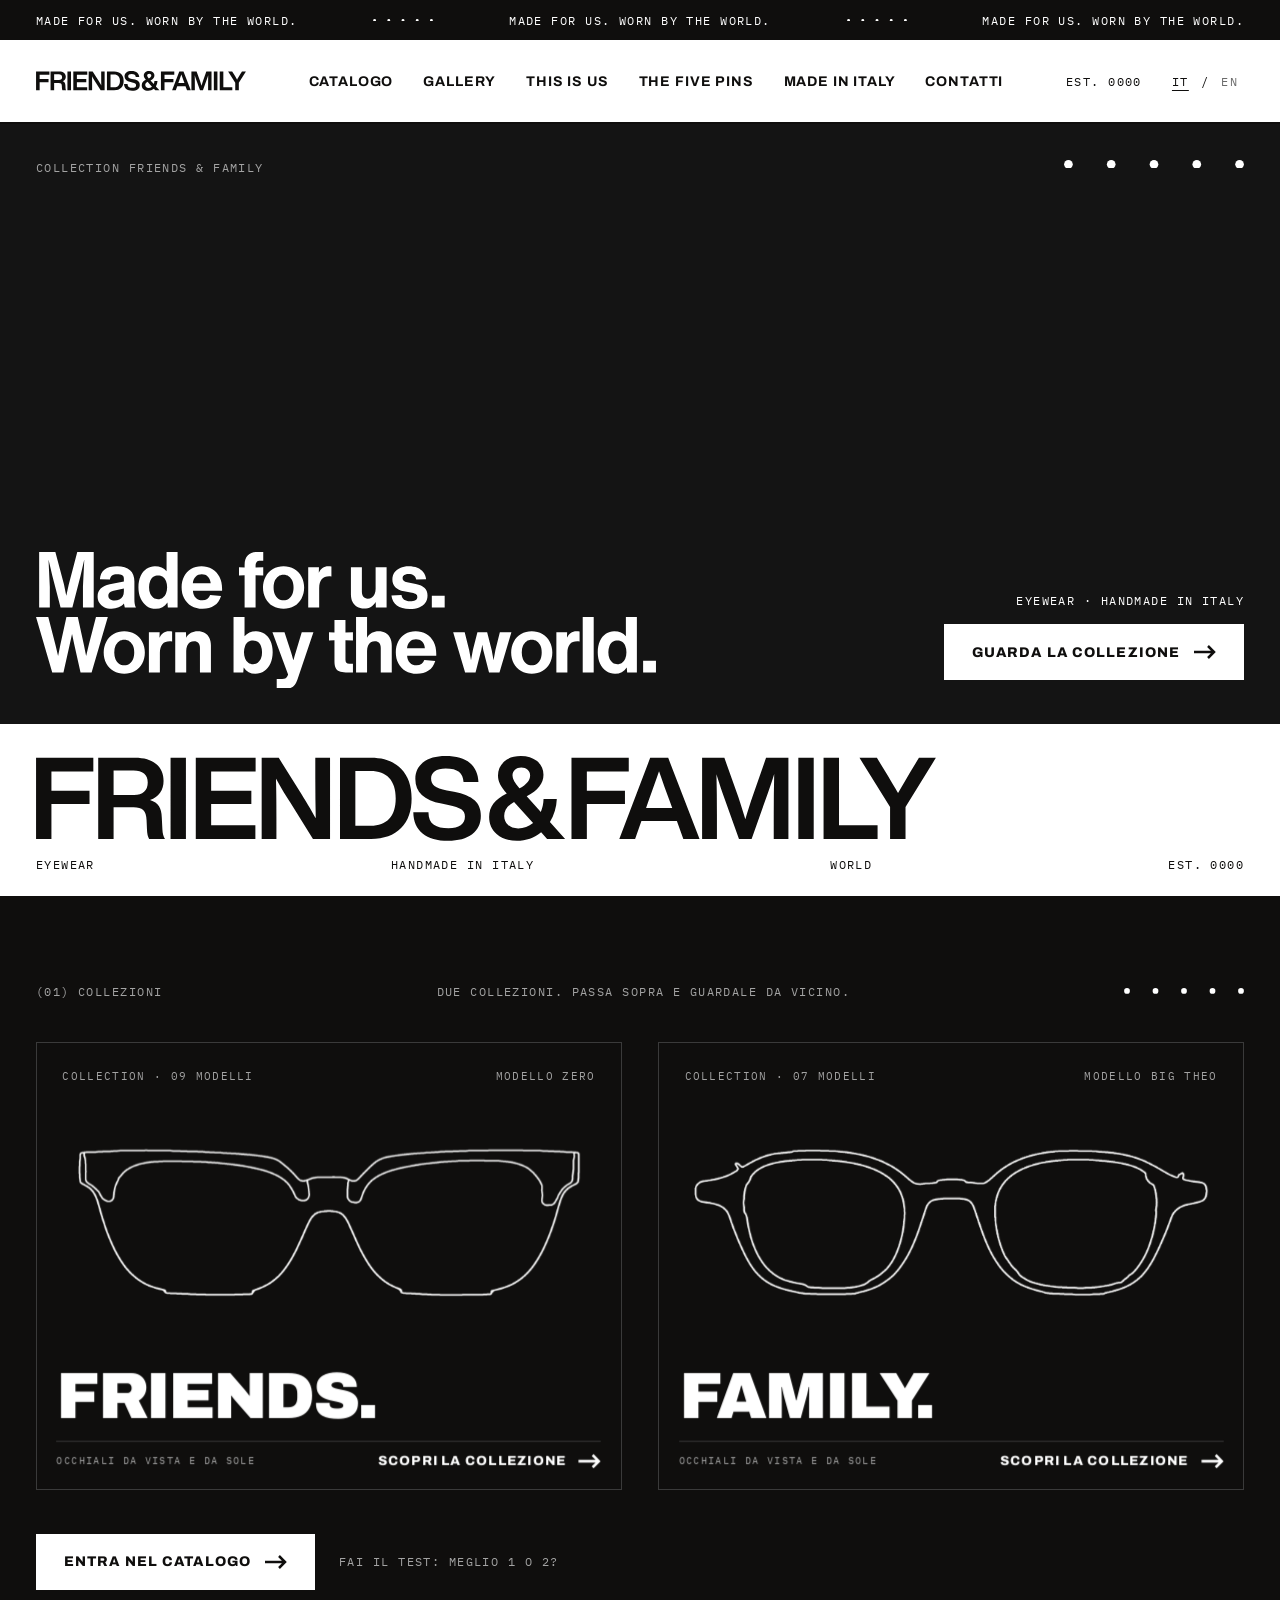
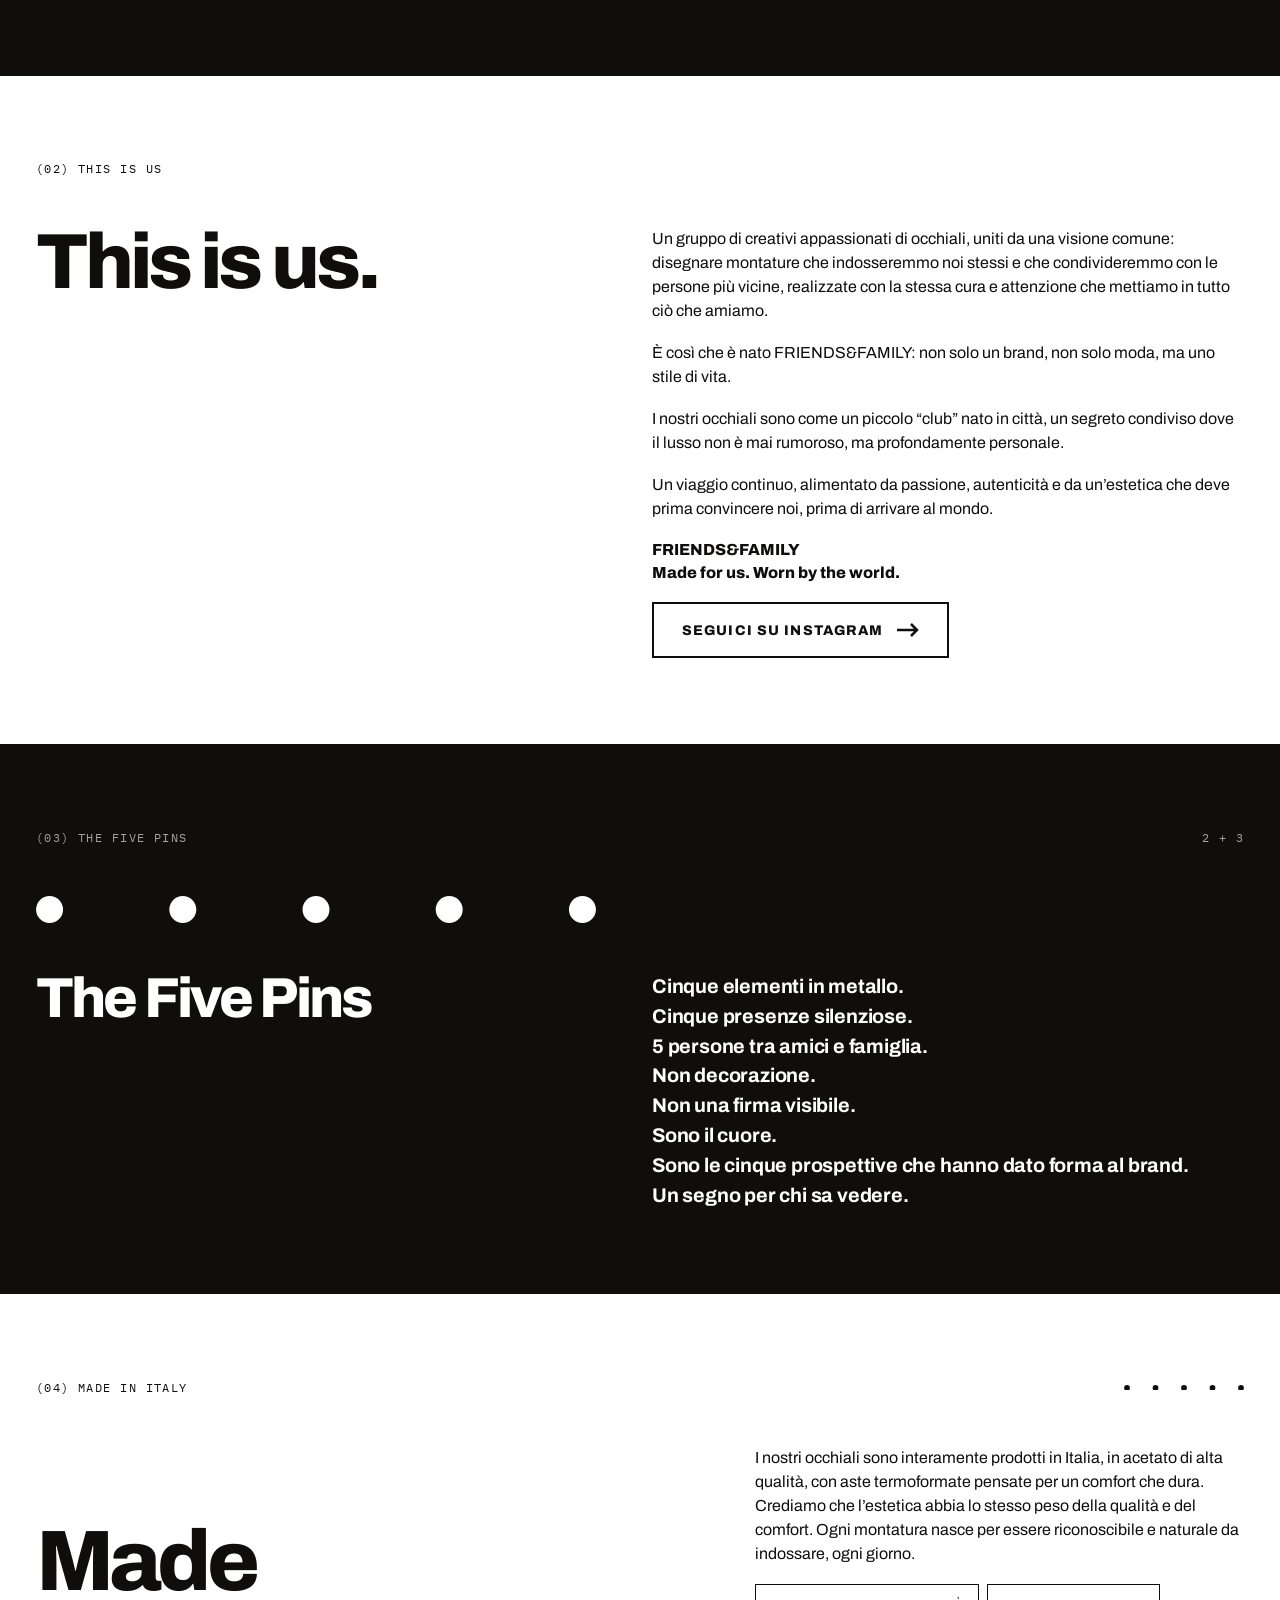
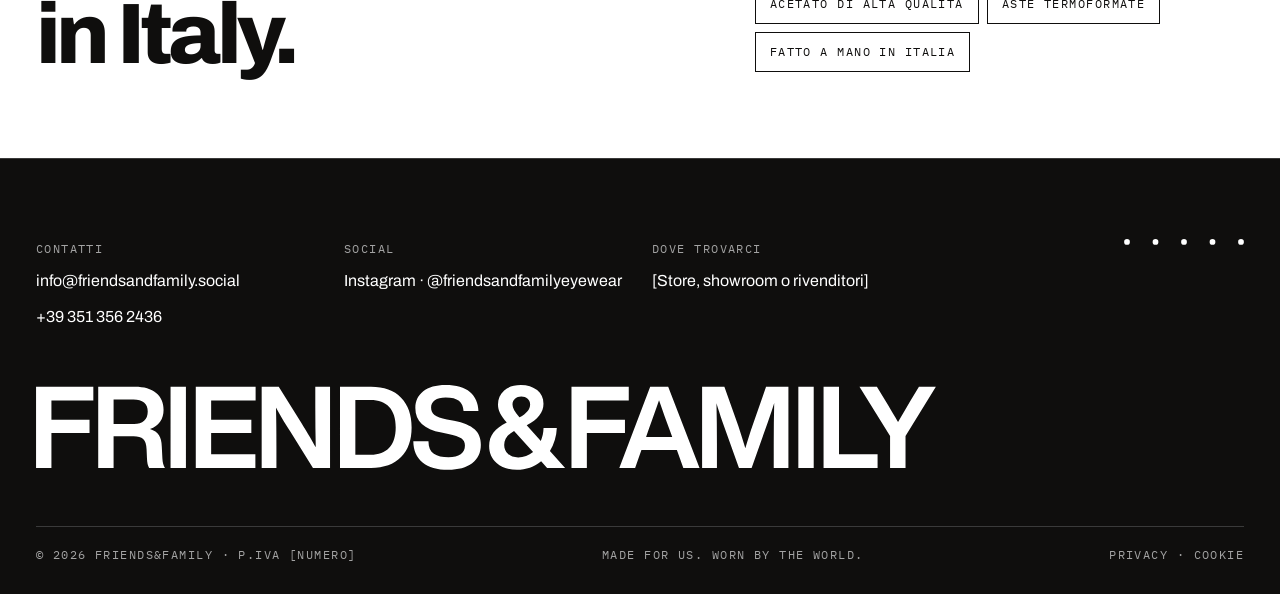
==== index.html @ f52abc6e "Scritte più proporzionate; collezioni con contorni bianchi di Zero e Big Theo Co-Authored-By: Claude" ====
<!doctype html>
<html lang="it">
<head>
<meta charset="utf-8">
<meta name="viewport" content="width=device-width, initial-scale=1">
<title>Friends&amp;Family Eyewear</title>
<meta name="description" content="Friends&amp;Family Eyewear — occhiali fatti a mano in Italia. Made for us. Worn by the world.">
<meta property="og:title" content="Friends&amp;Family Eyewear">
<meta property="og:description" content="Friends&amp;Family Eyewear — occhiali fatti a mano in Italia. Made for us. Worn by the world.">
<meta name="theme-color" content="#0F0E0D">
<link rel="preconnect" href="https://fonts.googleapis.com">
<link rel="preconnect" href="https://fonts.gstatic.com" crossorigin>
<link rel="stylesheet" href="https://fonts.googleapis.com/css2?family=Archivo:wght@400;500;700;800;900&family=IBM+Plex+Mono:wght@400;500&display=swap">
<link rel="stylesheet" href="assets/css/style.css">
</head>
<body>
<a class="skip" href="#main">Vai al contenuto</a>
<div class="topbar"><span>Made for us. Worn by the world.</span><svg class="dots" viewBox="0 0 216 10.4" aria-hidden="true"><circle cx="5.2" cy="5.2" r="5.2"/><circle cx="56.6" cy="5.2" r="5.2"/><circle cx="108.0" cy="5.2" r="5.2"/><circle cx="159.4" cy="5.2" r="5.2"/><circle cx="210.8" cy="5.2" r="5.2"/></svg><span class="hide-s">Made for us. Worn by the world.</span><svg class="dots hide-s" viewBox="0 0 216 10.4" aria-hidden="true"><circle cx="5.2" cy="5.2" r="5.2"/><circle cx="56.6" cy="5.2" r="5.2"/><circle cx="108.0" cy="5.2" r="5.2"/><circle cx="159.4" cy="5.2" r="5.2"/><circle cx="210.8" cy="5.2" r="5.2"/></svg><span class="hide-s">Made for us. Worn by the world.</span></div>
<header class="site-header">
<a class="brand" href="index.html" aria-label="Friends&amp;Family, home"><svg class="logo" viewBox="380.3 485.4 1159.5 109.2" aria-hidden="true"><path fill="currentColor" d="M454.1 505.5L400.1 505.5L400.1 530.2L449.2 530.2L449.2 547.2L400.1 547.2L400.1 592.2L380.3 592.2L380.3 487.8L454.1 487.8ZM454.1 505.5M480.2 535.7L506.6 535.7C512.1 535.7 516.4 534.4 519.5 531.6C522.6 528.8 524.2 524.7 524.2 519.5C524.2 514.4 522.6 510.5 519.4 507.9C516.3 505.3 511.7 504 505.9 504L480.2 504ZM543.1 580.1C543.3 585.2 544.4 589.3 546.4 592.2L526 592.2C524.3 589.5 523.4 585.3 523.2 579.8L522.7 568.3C522.5 561.9 521 557.4 518.3 555C515.7 552.5 511.6 551.3 506 551.3L480.2 551.3L480.2 592.2L460.4 592.2L460.4 487.8L507.8 487.8C519.5 487.8 528.6 490.4 535 495.8C541.4 501.1 544.6 508.3 544.6 517.3C544.6 523.3 543.1 528.5 540.1 532.8C537.2 537.1 532.8 540.2 527.1 542.2C532.6 544 536.5 546.7 538.7 550.3C540.9 553.9 542.1 558.6 542.3 564.5ZM543.1 580.1M553.6 487.8L573.4 487.8L573.4 592.2L553.6 592.2ZM553.6 487.8M663.2 505.5L605.9 505.5L605.9 530.2L657.7 530.2L657.7 547.2L605.9 547.2L605.9 574.5L662.9 574.5L662.9 592.2L586.1 592.2L586.1 487.8L663.2 487.8ZM663.2 505.5M740.1 487.8L759.1 487.8L759.1 592.2L737.1 592.2L708.1 545.7C699.6 532.3 693.4 521.9 689.4 514.3C689.8 526.6 690 543.5 690 564.9L690 592.2L671 592.2L671 487.8L693 487.8L722.2 534.3C730.7 548.1 736.8 558.5 740.7 565.7C740.3 549.2 740.1 532.4 740.1 515.1ZM740.1 487.8M811.5 575.2C821.8 575.2 829.7 572.2 835.3 566.2C840.9 560.2 843.7 551.4 843.7 540C843.7 528.6 840.9 519.8 835.3 513.8C829.7 507.8 821.8 504.8 811.5 504.8L791.7 504.8L791.7 575.2ZM811.8 487.8C828.5 487.8 841.5 492.4 850.6 501.8C859.7 511.1 864.2 523.9 864.2 540C864.2 556.1 859.7 568.9 850.6 578.2C841.5 587.6 828.5 592.2 811.8 592.2L771.9 592.2L771.9 487.8ZM811.8 487.8M911.2 594.6C897.1 594.6 886.1 591.4 878.3 585.1C870.5 578.8 866.5 569.7 866.4 557.8L885.9 557.8C886 565.5 888.3 570.9 892.9 574C897.4 577.1 903.7 578.6 911.8 578.6C918.6 578.6 923.8 577.3 927.4 574.7C931.1 572.1 932.9 568.4 932.9 563.5C932.9 559.4 931.3 556.2 928.2 554.1C925.1 551.9 919.5 550 911.5 548.4L902.7 546.6C880.2 542.4 869 531.8 869 514.9C869 506 872.4 498.9 879.2 493.5C886 488.1 895.6 485.4 907.8 485.4C921.9 485.4 932.4 488.4 939.3 494.4C946.3 500.3 949.9 508.5 950.3 518.9L931.1 518.9C930.7 513 928.8 508.6 925.2 505.7C921.7 502.9 916 501.4 908.1 501.4C901.9 501.4 897.2 502.6 894.1 504.9C890.9 507.2 889.3 510.3 889.3 514.3C889.3 518.5 890.8 521.8 893.7 524C896.6 526.3 902 528.2 909.7 529.7L918.8 531.5C931 533.9 939.8 537.6 945.3 542.5C950.7 547.4 953.4 554 953.4 562.5C953.4 572.7 949.7 580.6 942.2 586.2C934.7 591.8 924.4 594.6 911.2 594.6M1005.5 500.2C1002.2 500.2 999.6 501.2 997.4 503.1C995.2 505 994.2 507.5 994.2 510.5C994.2 514.8 997.2 520.2 1003.1 526.8L1003.4 527.1C1012.4 522.1 1016.9 516.6 1016.9 510.5C1016.9 507.6 1015.8 505.1 1013.7 503.2C1011.5 501.2 1008.8 500.2 1005.5 500.2M1001.5 578.7C1008.7 578.7 1015.2 576.4 1020.7 571.8L996.2 544.6C987.7 549.2 983.5 555.3 983.5 562.6C983.5 567 985.1 570.8 988.3 574C991.5 577.2 995.9 578.7 1001.5 578.7M1062 592.2L1038.8 592.2L1031.1 583.6C1022.2 590.9 1011.8 594.6 999.9 594.6C988.8 594.6 980.1 591.7 973.7 586C967.3 580.3 964.1 573 964.1 564.1C964.1 557.2 966 551.4 969.7 546.7C973.5 541.9 979.2 537.7 986.8 533.8C982.8 529.2 979.9 525.2 978.2 521.7C976.4 518.1 975.5 514.4 975.5 510.5C975.5 503.4 978.2 497.4 983.5 492.6C988.7 487.8 995.9 485.4 1004.9 485.4C1013.4 485.4 1020.4 487.6 1025.9 492C1031.3 496.4 1034.1 502.3 1034.1 509.6C1034.1 520.7 1026.9 529.9 1012.5 537.4L1030.7 557.6C1032.9 552.3 1034 546.8 1034.2 540.9L1051.3 540.9C1050.8 551.7 1047.8 561.6 1042.4 570.5ZM1062 592.2M1144 505.5L1090 505.5L1090 530.2L1139.1 530.2L1139.1 547.2L1090 547.2L1090 592.2L1070.2 592.2L1070.2 487.8L1144 487.8ZM1144 505.5M1166.3 552.3L1200 552.3L1195.9 541C1192.3 531.6 1188 519.7 1183 505.2C1178.7 517.8 1174.4 529.8 1170.2 541ZM1214.3 592.2L1206 569.2L1160.3 569.2L1152.2 592.2L1131.8 592.2L1171.6 487.8L1194.8 487.8L1235.2 592.2ZM1214.3 592.2M1320.9 487.8L1349.7 487.8L1349.7 592.2L1330.8 592.2L1330.8 560.4C1330.8 542.7 1331 525.4 1331.4 508.6C1329.3 515.6 1326.7 523.7 1323.4 532.7L1302.3 592.2L1286 592.2L1264.7 532.7C1261.5 523.2 1258.9 515.2 1257 508.9C1257.4 525.6 1257.6 542.8 1257.6 560.4L1257.6 592.2L1238.5 592.2L1238.5 487.8L1267.2 487.8L1285.3 538.5C1288.2 547.5 1291.2 557 1294.2 566.9C1297.3 556.3 1300.4 546.5 1303.5 537.5ZM1320.9 487.8M1362.5 487.8L1382.3 487.8L1382.3 592.2L1362.5 592.2ZM1362.5 487.8M1414.9 574.5L1464.6 574.5L1464.6 592.2L1395 592.2L1395 487.8L1414.9 487.8ZM1414.9 574.5M1517.9 487.8L1539.7 487.8L1500.6 551L1500.6 592.2L1480.7 592.2L1480.7 551L1441.3 487.8L1463.7 487.8L1475.3 506.7C1484.1 521.4 1489.4 530.2 1491 533.1C1494.6 526.6 1499.8 517.8 1506.4 506.5ZM1517.9 487.8"></path></svg></a>
<nav class="main-nav" id="main-nav" aria-label="Principale"><a href="catalogo.html">Catalogo</a><a href="gallery.html">Gallery</a><a href="index.html#this-is-us">This is us</a><a href="index.html#five-pins">The Five Pins</a><a href="index.html#made-in-italy">Made in Italy</a><a href="index.html#contatti">Contatti</a></nav>
<div class="header-right"><span class="mono hide-s">Est. 0000</span><div class="lang"><span aria-current="true">IT</span><span aria-hidden="true">/</span><a href="en/index.html" hreflang="en" lang="en" aria-label="English">EN</a></div>
<button class="menu-btn" type="button" aria-expanded="false" aria-controls="main-nav" aria-label="Apri il menu"><span></span><span></span></button></div>
</header>
<main id="main">
<div class="first">
<section class="hero">
<div class="hero-top"><span class="mono dim">Collection Friends &amp; Family</span><svg class="dots" viewBox="0 0 216 10.4" aria-hidden="true"><circle cx="5.2" cy="5.2" r="5.2"/><circle cx="56.6" cy="5.2" r="5.2"/><circle cx="108.0" cy="5.2" r="5.2"/><circle cx="159.4" cy="5.2" r="5.2"/><circle cx="210.8" cy="5.2" r="5.2"/></svg></div>
<div class="hero-bottom">
<h1><span class="sr">Made for us. Worn by the world.</span><svg class="hero-mark" viewBox="11.25 11.39 260.43 57.29" aria-hidden="true" ><path fill="#FFFFFF" d="M25 25.08L28.57 11.39L35.48 11.39L35.48 34.71L30.96 34.71L30.96 25.97L31.52 14.57L29.91 21.61L26.51 34.71L21.56 34.71L18.09 21.38L16.49 14.54L17.04 25.97L17.04 34.71L12.56 34.71L12.56 11.39L19.37 11.39L23 25.08L23.95 29.73ZM25 25.08M46.27 31.35C46.84 31.06 47.3 30.62 47.64 30.04C47.98 29.46 48.15 28.77 48.15 27.96L48.15 26.72L43.83 27.64C43.11 27.79 42.56 28.05 42.19 28.41C41.82 28.77 41.63 29.22 41.63 29.77C41.63 30.38 41.87 30.87 42.34 31.24C42.81 31.61 43.46 31.8 44.29 31.8C45.03 31.8 45.69 31.65 46.27 31.35M48.54 34.71C48.35 33.79 48.23 33.23 48.18 33.01C47.59 33.71 46.85 34.25 45.96 34.63C45.06 35.01 44.07 35.2 42.98 35.2C41.8 35.2 40.77 34.99 39.88 34.56C39 34.14 38.32 33.54 37.84 32.76C37.36 31.99 37.11 31.09 37.11 30.06C37.11 28.71 37.55 27.61 38.41 26.75C39.27 25.9 40.55 25.3 42.25 24.95L48.15 23.77L48.15 22.53C48.15 21.92 47.91 21.46 47.43 21.16C46.95 20.85 46.24 20.7 45.3 20.7C44.36 20.7 43.65 20.87 43.17 21.22C42.69 21.57 42.4 22.14 42.29 22.92L38.07 22.86C38.22 21 38.89 19.63 40.08 18.75C41.27 17.86 43 17.42 45.27 17.42C47.69 17.42 49.51 17.95 50.73 19.01C51.96 20.07 52.57 21.64 52.57 23.71L52.57 31.17C52.57 31.98 52.62 32.67 52.72 33.23C52.82 33.8 52.98 34.3 53.23 34.71ZM48.54 34.71M64.5 30.59C65.08 30.17 65.53 29.59 65.85 28.83C66.16 28.08 66.32 27.2 66.32 26.2C66.32 25.2 66.16 24.31 65.85 23.56C65.53 22.81 65.08 22.23 64.5 21.82C63.93 21.42 63.27 21.22 62.52 21.22C61.78 21.22 61.12 21.42 60.54 21.82C59.96 22.23 59.52 22.81 59.2 23.56C58.88 24.31 58.73 25.2 58.73 26.2C58.73 27.22 58.88 28.11 59.2 28.87C59.52 29.62 59.96 30.2 60.54 30.6C61.12 31 61.78 31.21 62.52 31.21C63.27 31.21 63.93 31 64.5 30.59M66.09 11.4L70.71 11.4L70.71 34.71L66.62 34.71L66.45 32.61C65.3 34.38 63.66 35.27 61.54 35.27C60.14 35.27 58.89 34.89 57.79 34.14C56.69 33.38 55.83 32.32 55.21 30.95C54.58 29.57 54.27 27.99 54.27 26.2C54.27 24.41 54.58 22.85 55.19 21.52C55.8 20.18 56.63 19.16 57.68 18.45C58.73 17.74 59.89 17.39 61.18 17.39C63.3 17.39 64.93 18.1 66.09 19.52ZM66.09 11.4M78.3 21.76C77.63 22.43 77.23 23.34 77.12 24.49L84.62 24.49C84.49 23.32 84.1 22.4 83.45 21.74C82.79 21.09 81.94 20.76 80.89 20.76C79.84 20.76 78.98 21.09 78.3 21.76M89.41 27.64L77.16 27.64C77.25 28.9 77.64 29.89 78.34 30.62C79.04 31.34 79.96 31.7 81.12 31.7C82.76 31.7 83.85 30.96 84.39 29.5L88.98 29.83C88.41 31.64 87.46 33 86.13 33.91C84.8 34.81 83.16 35.27 81.22 35.27C79.41 35.27 77.84 34.88 76.5 34.09C75.17 33.3 74.16 32.23 73.46 30.86C72.76 29.5 72.41 27.94 72.41 26.2C72.41 24.54 72.75 23.04 73.43 21.71C74.1 20.38 75.07 19.33 76.32 18.55C77.58 17.78 79.05 17.39 80.73 17.39C82.41 17.39 83.9 17.77 85.21 18.54C86.52 19.3 87.55 20.39 88.29 21.81C89.04 23.23 89.41 24.91 89.41 26.85ZM89.41 27.64M105.42 15.1C104.76 15.1 104.28 15.25 103.96 15.57C103.64 15.89 103.48 16.38 103.48 17.03L103.48 17.91L106.7 17.81L106.7 21.22L103.48 21.12L103.48 34.71L98.87 34.71L98.87 21.12L96.51 21.22L96.51 17.81L98.87 17.91L98.87 16.8C98.87 15.05 99.33 13.71 100.26 12.79C101.19 11.86 102.52 11.4 104.27 11.4L106.7 11.4L106.7 15.1ZM105.42 15.1M117.46 31.01C118.1 30.57 118.59 29.95 118.92 29.14C119.26 28.34 119.43 27.4 119.43 26.33C119.43 25.26 119.26 24.32 118.92 23.51C118.59 22.7 118.1 22.08 117.46 21.64C116.83 21.21 116.09 20.99 115.24 20.99C114.39 20.99 113.64 21.21 113.01 21.64C112.38 22.08 111.89 22.7 111.55 23.51C111.21 24.32 111.05 25.26 111.05 26.33C111.05 27.4 111.21 28.34 111.55 29.14C111.89 29.95 112.38 30.57 113.01 31.01C113.64 31.45 114.39 31.66 115.24 31.66C116.09 31.66 116.83 31.45 117.46 31.01M110.77 34.11C109.45 33.33 108.42 32.26 107.69 30.89C106.96 29.53 106.59 28.01 106.59 26.33C106.59 24.65 106.96 23.12 107.69 21.76C108.42 20.39 109.45 19.33 110.77 18.55C112.09 17.78 113.58 17.39 115.24 17.39C116.9 17.39 118.39 17.78 119.71 18.55C121.03 19.33 122.05 20.39 122.79 21.76C123.52 23.12 123.88 24.65 123.88 26.33C123.88 28.01 123.52 29.53 122.79 30.89C122.05 32.26 121.03 33.33 119.71 34.11C118.39 34.88 116.9 35.27 115.24 35.27C113.58 35.27 112.09 34.88 110.77 34.11M135.34 17.49L135.34 21.68C134.91 21.64 134.59 21.61 134.39 21.61C133 21.61 131.95 22.02 131.25 22.82C130.55 23.63 130.2 24.86 130.2 26.49L130.2 34.71L125.59 34.71L125.59 17.82L130.11 17.82L130.04 20.14C130.41 19.25 130.93 18.55 131.61 18.07C132.29 17.6 133.09 17.36 134.04 17.36C134.49 17.36 134.93 17.4 135.34 17.49M153.91 17.82L158.52 17.82L158.52 34.71L154.01 34.71L153.94 32.42C153.39 33.33 152.72 34.02 151.91 34.46C151.1 34.91 150.15 35.14 149.06 35.14C147.91 35.14 146.91 34.89 146.08 34.4C145.25 33.91 144.62 33.21 144.18 32.32C143.75 31.43 143.53 30.37 143.53 29.14L143.53 17.82L148.14 17.82L148.14 28.09C148.14 28.99 148.35 29.7 148.77 30.21C149.18 30.72 149.79 30.98 150.6 30.98C151.26 30.98 151.84 30.81 152.34 30.47C152.84 30.13 153.23 29.65 153.5 29.03C153.77 28.41 153.91 27.68 153.91 26.85ZM153.91 17.82M162.83 33.86C161.53 32.88 160.77 31.48 160.55 29.67L164.78 29.5C165.06 31.25 166.26 32.12 168.38 32.12C169.3 32.12 170.04 31.96 170.59 31.65C171.15 31.33 171.43 30.87 171.43 30.26C171.43 29.8 171.25 29.44 170.9 29.18C170.55 28.91 169.98 28.71 169.2 28.55L165.86 27.9C164.22 27.57 163 26.99 162.18 26.16C161.36 25.34 160.95 24.27 160.95 22.96C160.95 21.84 161.23 20.86 161.8 20.02C162.37 19.18 163.17 18.54 164.21 18.08C165.24 17.62 166.45 17.39 167.82 17.39C169.18 17.39 170.38 17.61 171.43 18.04C172.47 18.48 173.32 19.11 173.96 19.93C174.61 20.75 175 21.7 175.12 22.79L170.96 22.96C170.86 22.21 170.52 21.63 169.94 21.22C169.36 20.8 168.63 20.6 167.76 20.6C166.99 20.6 166.38 20.76 165.93 21.09C165.46 21.42 165.24 21.85 165.24 22.4C165.24 23.25 165.87 23.82 167.14 24.1L170.77 24.86C172.45 25.2 173.7 25.77 174.5 26.56C175.31 27.34 175.71 28.39 175.71 29.7C175.71 30.88 175.41 31.89 174.8 32.73C174.19 33.57 173.31 34.21 172.18 34.66C171.04 35.11 169.72 35.33 168.21 35.33C165.93 35.33 164.13 34.84 162.83 33.86M182.92 34.71L177.52 34.71L177.52 29.8L182.92 29.8ZM182.92 34.71M33.42 50.35L36.43 38.7L41.41 38.7L34.59 62L29.95 62L27.36 50.48L26.38 45.86L25.36 50.48L22.77 62L18.06 62L11.25 38.7L16.39 38.7L19.4 50.35L20.52 55.03L21.46 50.35L24.02 38.7L28.8 38.7L31.35 50.35L32.3 55.03ZM33.42 50.35M50.54 58.3C51.17 57.87 51.66 57.25 52 56.44C52.34 55.63 52.5 54.69 52.5 53.62C52.5 52.55 52.34 51.62 52 50.81C51.66 50 51.17 49.38 50.54 48.94C49.91 48.5 49.16 48.29 48.31 48.29C47.46 48.29 46.72 48.5 46.09 48.94C45.45 49.38 44.97 50 44.63 50.81C44.29 51.62 44.12 52.55 44.12 53.62C44.12 54.69 44.29 55.63 44.63 56.44C44.97 57.25 45.45 57.87 46.09 58.3C46.72 58.74 47.46 58.96 48.31 58.96C49.16 58.96 49.91 58.74 50.54 58.3M43.84 61.4C42.52 60.62 41.5 59.55 40.77 58.19C40.04 56.83 39.67 55.3 39.67 53.62C39.67 51.94 40.04 50.42 40.77 49.05C41.5 47.69 42.52 46.62 43.84 45.85C45.16 45.07 46.66 44.68 48.31 44.68C49.97 44.68 51.46 45.07 52.79 45.85C54.11 46.62 55.13 47.69 55.86 49.05C56.59 50.42 56.96 51.94 56.96 53.62C56.96 55.3 56.59 56.83 55.86 58.19C55.13 59.55 54.11 60.62 52.79 61.4C51.46 62.18 49.97 62.56 48.31 62.56C46.66 62.56 45.16 62.18 43.84 61.4M68.42 44.79L68.42 48.97C67.98 48.93 67.66 48.91 67.47 48.91C66.07 48.91 65.02 49.31 64.32 50.12C63.62 50.93 63.28 52.15 63.28 53.79L63.28 62L58.66 62L58.66 45.11L63.18 45.11L63.11 47.43C63.48 46.54 64.01 45.85 64.68 45.37C65.36 44.89 66.17 44.65 67.11 44.65C67.57 44.65 68 44.7 68.42 44.79M82.17 45.42C83 45.91 83.63 46.61 84.07 47.5C84.5 48.4 84.72 49.45 84.72 50.68L84.72 62.01L80.11 62.01L80.11 51.72C80.11 50.83 79.9 50.12 79.48 49.61C79.07 49.1 78.46 48.84 77.65 48.84C77 48.84 76.42 49.01 75.91 49.35C75.41 49.69 75.03 50.17 74.75 50.79C74.48 51.41 74.34 52.14 74.34 52.97L74.34 62.01L69.73 62.01L69.73 45.11L74.25 45.11L74.31 47.4C74.86 46.48 75.54 45.8 76.34 45.36C77.15 44.91 78.1 44.68 79.19 44.68C80.35 44.68 81.34 44.93 82.17 45.42M104.39 57.89C104.96 57.49 105.41 56.91 105.73 56.16C106.04 55.41 106.2 54.52 106.2 53.49C106.2 52.49 106.04 51.61 105.73 50.86C105.41 50.1 104.96 49.53 104.39 49.12C103.81 48.72 103.14 48.52 102.41 48.52C101.66 48.52 101 48.72 100.42 49.12C99.84 49.53 99.4 50.1 99.08 50.86C98.77 51.61 98.61 52.49 98.61 53.49C98.61 54.5 98.77 55.38 99.08 56.13C99.4 56.88 99.84 57.46 100.42 57.88C101 58.3 101.66 58.5 102.41 58.5C103.14 58.5 103.81 58.3 104.39 57.89M107.25 45.75C108.3 46.46 109.13 47.48 109.74 48.81C110.35 50.14 110.66 51.7 110.66 53.49C110.66 55.28 110.34 56.87 109.72 58.24C109.1 59.61 108.24 60.68 107.14 61.43C106.03 62.19 104.78 62.56 103.39 62.56C101.27 62.56 99.63 61.68 98.48 59.91L98.31 62.01L94.22 62.01L94.22 38.69L98.84 38.69L98.84 46.81C99.99 45.39 101.63 44.68 103.75 44.68C105.04 44.68 106.2 45.04 107.25 45.75M122.87 45.11L127.78 45.11L121.04 65.02C120.71 65.98 120.32 66.73 119.89 67.26C119.45 67.8 118.95 68.17 118.37 68.38C117.79 68.58 117.07 68.69 116.22 68.69L112.36 68.69L112.36 64.76L114.59 64.76C115.26 64.76 115.79 64.64 116.16 64.41C116.53 64.18 116.8 63.82 116.98 63.32L117.14 62.86L110.56 45.11L115.63 45.11L118.35 53.43C118.66 54.37 118.89 55.18 119.07 55.88L119.36 56.87C119.56 56.14 119.89 55.01 120.35 53.46ZM122.87 45.11M141.24 48.42L141.24 56.7C141.24 57.27 141.36 57.68 141.61 57.93C141.86 58.18 142.27 58.3 142.84 58.3L144.38 58.3L144.38 62.01L141.37 62.01C140.23 62.01 139.32 61.85 138.62 61.53C137.92 61.21 137.41 60.71 137.09 60.01C136.78 59.31 136.62 58.39 136.62 57.26L136.62 48.42L134.33 48.52L134.33 45.11L136.62 45.18L136.62 39.91L141.24 39.91L141.24 45.21L144.38 45.11L144.38 48.52ZM141.24 48.42M158.13 45.42C158.96 45.91 159.59 46.61 160.03 47.5C160.47 48.4 160.69 49.45 160.69 50.68L160.69 62.01L156.07 62.01L156.07 51.72C156.07 50.83 155.86 50.12 155.45 49.61C155.03 49.1 154.42 48.84 153.61 48.84C152.96 48.84 152.38 49.01 151.88 49.35C151.38 49.69 150.99 50.17 150.71 50.79C150.44 51.41 150.31 52.14 150.31 52.97L150.31 62.01L145.69 62.01L145.69 38.69L150.31 38.69L150.31 47.37C150.88 46.48 151.55 45.8 152.36 45.36C153.15 44.91 154.08 44.68 155.15 44.68C156.31 44.68 157.3 44.93 158.13 45.42M168.28 49.05C167.61 49.72 167.21 50.63 167.11 51.79L174.6 51.79C174.47 50.61 174.08 49.7 173.42 49.04C172.77 48.39 171.92 48.06 170.87 48.06C169.82 48.06 168.96 48.39 168.28 49.05M179.38 54.93L167.14 54.93C167.22 56.2 167.62 57.19 168.32 57.91C169.01 58.63 169.94 58.99 171.1 58.99C172.73 58.99 173.83 58.26 174.37 56.8L178.96 57.13C178.39 58.94 177.44 60.3 176.11 61.2C174.78 62.11 173.14 62.56 171.2 62.56C169.38 62.56 167.81 62.17 166.48 61.38C165.15 60.6 164.14 59.52 163.44 58.16C162.74 56.79 162.39 55.24 162.39 53.49C162.39 51.84 162.73 50.34 163.4 49.01C164.08 47.68 165.05 46.62 166.3 45.85C167.55 45.07 169.02 44.68 170.71 44.68C172.39 44.68 173.88 45.07 175.19 45.83C176.5 46.59 177.53 47.69 178.27 49.11C179.01 50.52 179.38 52.21 179.38 54.15ZM179.38 54.93M204.23 52.61L206.1 45.11L210.95 45.11L205.94 62L201.55 62L199.12 52.61L198.73 50.38L198.31 52.61L195.88 62L191.5 62L186.49 45.11L191.33 45.11L193.2 52.61L193.98 56.87L194.77 52.61L196.67 45.11L200.76 45.11L202.66 52.54L203.45 56.87ZM204.23 52.61M221.72 58.3C222.35 57.87 222.84 57.25 223.18 56.44C223.52 55.63 223.68 54.69 223.68 53.62C223.68 52.55 223.52 51.62 223.18 50.81C222.84 50 222.35 49.38 221.72 48.94C221.09 48.5 220.34 48.29 219.49 48.29C218.64 48.29 217.9 48.5 217.27 48.94C216.63 49.38 216.15 50 215.81 50.81C215.47 51.62 215.3 52.55 215.3 53.62C215.3 54.69 215.47 55.63 215.81 56.44C216.15 57.25 216.63 57.87 217.27 58.3C217.9 58.74 218.64 58.96 219.49 58.96C220.34 58.96 221.09 58.74 221.72 58.3M215.02 61.4C213.7 60.62 212.68 59.55 211.95 58.19C211.21 56.83 210.85 55.3 210.85 53.62C210.85 51.94 211.21 50.42 211.95 49.05C212.68 47.69 213.7 46.62 215.02 45.85C216.34 45.07 217.83 44.68 219.49 44.68C221.15 44.68 222.64 45.07 223.96 45.85C225.28 46.62 226.31 47.69 227.04 49.05C227.77 50.42 228.14 51.94 228.14 53.62C228.14 55.3 227.77 56.83 227.04 58.19C226.31 59.55 225.28 60.62 223.96 61.4C222.64 62.18 221.15 62.56 219.49 62.56C217.83 62.56 216.34 62.18 215.02 61.4M239.59 44.79L239.59 48.97C239.16 48.93 238.84 48.91 238.64 48.91C237.25 48.91 236.2 49.31 235.5 50.12C234.8 50.93 234.46 52.15 234.46 53.79L234.46 62L229.84 62L229.84 45.11L234.36 45.11L234.29 47.43C234.66 46.54 235.19 45.85 235.86 45.37C236.54 44.89 237.35 44.65 238.29 44.65C238.75 44.65 239.18 44.7 239.59 44.79M245.52 62L240.91 62L240.91 38.69L245.52 38.69ZM245.52 62M257.46 57.88C258.04 57.46 258.48 56.88 258.8 56.13C259.12 55.38 259.27 54.5 259.27 53.49C259.27 52.49 259.12 51.61 258.8 50.86C258.48 50.1 258.04 49.53 257.46 49.12C256.88 48.72 256.22 48.52 255.48 48.52C254.73 48.52 254.07 48.72 253.5 49.12C252.91 49.53 252.47 50.1 252.15 50.86C251.84 51.61 251.68 52.49 251.68 53.49C251.68 54.52 251.84 55.41 252.15 56.16C252.47 56.91 252.91 57.49 253.5 57.89C254.07 58.3 254.73 58.5 255.48 58.5C256.22 58.5 256.88 58.3 257.46 57.88M259.04 38.69L263.66 38.69L263.66 62.01L259.57 62.01L259.4 59.91C258.25 61.68 256.61 62.56 254.49 62.56C253.1 62.56 251.84 62.19 250.75 61.43C249.64 60.68 248.78 59.61 248.16 58.24C247.54 56.87 247.22 55.28 247.22 53.49C247.22 51.7 247.53 50.14 248.14 48.81C248.75 47.48 249.58 46.46 250.63 45.75C251.68 45.04 252.84 44.68 254.13 44.68C256.25 44.68 257.89 45.39 259.04 46.81ZM259.04 38.69M271.68 62L266.28 62L266.28 57.09L271.68 57.09ZM271.68 62"></path></svg></h1>
<div class="hero-cta"><span class="mono">Eyewear · Handmade in Italy</span><a class="btn btn-white" href="catalogo.html">Guarda la collezione <svg class="arr" viewBox="0 0 22 14" aria-hidden="true"><path d="M0 7H20M14 1L20 7L14 13" stroke="currentColor" stroke-width="2.5" fill="none"/></svg></a><a class="btn btn-ghost show-s" href="gallery.html">Gallery <svg class="arr" viewBox="0 0 22 14" aria-hidden="true"><path d="M0 7H20M14 1L20 7L14 13" stroke="currentColor" stroke-width="2.5" fill="none"/></svg></a></div>
</div>
</section>
<section class="logo-strip" aria-label="Logo">
<svg class="strip-logo" viewBox="380.3 485.4 1159.5 109.2" aria-hidden="true"><path fill="currentColor" d="M454.1 505.5L400.1 505.5L400.1 530.2L449.2 530.2L449.2 547.2L400.1 547.2L400.1 592.2L380.3 592.2L380.3 487.8L454.1 487.8ZM454.1 505.5M480.2 535.7L506.6 535.7C512.1 535.7 516.4 534.4 519.5 531.6C522.6 528.8 524.2 524.7 524.2 519.5C524.2 514.4 522.6 510.5 519.4 507.9C516.3 505.3 511.7 504 505.9 504L480.2 504ZM543.1 580.1C543.3 585.2 544.4 589.3 546.4 592.2L526 592.2C524.3 589.5 523.4 585.3 523.2 579.8L522.7 568.3C522.5 561.9 521 557.4 518.3 555C515.7 552.5 511.6 551.3 506 551.3L480.2 551.3L480.2 592.2L460.4 592.2L460.4 487.8L507.8 487.8C519.5 487.8 528.6 490.4 535 495.8C541.4 501.1 544.6 508.3 544.6 517.3C544.6 523.3 543.1 528.5 540.1 532.8C537.2 537.1 532.8 540.2 527.1 542.2C532.6 544 536.5 546.7 538.7 550.3C540.9 553.9 542.1 558.6 542.3 564.5ZM543.1 580.1M553.6 487.8L573.4 487.8L573.4 592.2L553.6 592.2ZM553.6 487.8M663.2 505.5L605.9 505.5L605.9 530.2L657.7 530.2L657.7 547.2L605.9 547.2L605.9 574.5L662.9 574.5L662.9 592.2L586.1 592.2L586.1 487.8L663.2 487.8ZM663.2 505.5M740.1 487.8L759.1 487.8L759.1 592.2L737.1 592.2L708.1 545.7C699.6 532.3 693.4 521.9 689.4 514.3C689.8 526.6 690 543.5 690 564.9L690 592.2L671 592.2L671 487.8L693 487.8L722.2 534.3C730.7 548.1 736.8 558.5 740.7 565.7C740.3 549.2 740.1 532.4 740.1 515.1ZM740.1 487.8M811.5 575.2C821.8 575.2 829.7 572.2 835.3 566.2C840.9 560.2 843.7 551.4 843.7 540C843.7 528.6 840.9 519.8 835.3 513.8C829.7 507.8 821.8 504.8 811.5 504.8L791.7 504.8L791.7 575.2ZM811.8 487.8C828.5 487.8 841.5 492.4 850.6 501.8C859.7 511.1 864.2 523.9 864.2 540C864.2 556.1 859.7 568.9 850.6 578.2C841.5 587.6 828.5 592.2 811.8 592.2L771.9 592.2L771.9 487.8ZM811.8 487.8M911.2 594.6C897.1 594.6 886.1 591.4 878.3 585.1C870.5 578.8 866.5 569.7 866.4 557.8L885.9 557.8C886 565.5 888.3 570.9 892.9 574C897.4 577.1 903.7 578.6 911.8 578.6C918.6 578.6 923.8 577.3 927.4 574.7C931.1 572.1 932.9 568.4 932.9 563.5C932.9 559.4 931.3 556.2 928.2 554.1C925.1 551.9 919.5 550 911.5 548.4L902.7 546.6C880.2 542.4 869 531.8 869 514.9C869 506 872.4 498.9 879.2 493.5C886 488.1 895.6 485.4 907.8 485.4C921.9 485.4 932.4 488.4 939.3 494.4C946.3 500.3 949.9 508.5 950.3 518.9L931.1 518.9C930.7 513 928.8 508.6 925.2 505.7C921.7 502.9 916 501.4 908.1 501.4C901.9 501.4 897.2 502.6 894.1 504.9C890.9 507.2 889.3 510.3 889.3 514.3C889.3 518.5 890.8 521.8 893.7 524C896.6 526.3 902 528.2 909.7 529.7L918.8 531.5C931 533.9 939.8 537.6 945.3 542.5C950.7 547.4 953.4 554 953.4 562.5C953.4 572.7 949.7 580.6 942.2 586.2C934.7 591.8 924.4 594.6 911.2 594.6M1005.5 500.2C1002.2 500.2 999.6 501.2 997.4 503.1C995.2 505 994.2 507.5 994.2 510.5C994.2 514.8 997.2 520.2 1003.1 526.8L1003.4 527.1C1012.4 522.1 1016.9 516.6 1016.9 510.5C1016.9 507.6 1015.8 505.1 1013.7 503.2C1011.5 501.2 1008.8 500.2 1005.5 500.2M1001.5 578.7C1008.7 578.7 1015.2 576.4 1020.7 571.8L996.2 544.6C987.7 549.2 983.5 555.3 983.5 562.6C983.5 567 985.1 570.8 988.3 574C991.5 577.2 995.9 578.7 1001.5 578.7M1062 592.2L1038.8 592.2L1031.1 583.6C1022.2 590.9 1011.8 594.6 999.9 594.6C988.8 594.6 980.1 591.7 973.7 586C967.3 580.3 964.1 573 964.1 564.1C964.1 557.2 966 551.4 969.7 546.7C973.5 541.9 979.2 537.7 986.8 533.8C982.8 529.2 979.9 525.2 978.2 521.7C976.4 518.1 975.5 514.4 975.5 510.5C975.5 503.4 978.2 497.4 983.5 492.6C988.7 487.8 995.9 485.4 1004.9 485.4C1013.4 485.4 1020.4 487.6 1025.9 492C1031.3 496.4 1034.1 502.3 1034.1 509.6C1034.1 520.7 1026.9 529.9 1012.5 537.4L1030.7 557.6C1032.9 552.3 1034 546.8 1034.2 540.9L1051.3 540.9C1050.8 551.7 1047.8 561.6 1042.4 570.5ZM1062 592.2M1144 505.5L1090 505.5L1090 530.2L1139.1 530.2L1139.1 547.2L1090 547.2L1090 592.2L1070.2 592.2L1070.2 487.8L1144 487.8ZM1144 505.5M1166.3 552.3L1200 552.3L1195.9 541C1192.3 531.6 1188 519.7 1183 505.2C1178.7 517.8 1174.4 529.8 1170.2 541ZM1214.3 592.2L1206 569.2L1160.3 569.2L1152.2 592.2L1131.8 592.2L1171.6 487.8L1194.8 487.8L1235.2 592.2ZM1214.3 592.2M1320.9 487.8L1349.7 487.8L1349.7 592.2L1330.8 592.2L1330.8 560.4C1330.8 542.7 1331 525.4 1331.4 508.6C1329.3 515.6 1326.7 523.7 1323.4 532.7L1302.3 592.2L1286 592.2L1264.7 532.7C1261.5 523.2 1258.9 515.2 1257 508.9C1257.4 525.6 1257.6 542.8 1257.6 560.4L1257.6 592.2L1238.5 592.2L1238.5 487.8L1267.2 487.8L1285.3 538.5C1288.2 547.5 1291.2 557 1294.2 566.9C1297.3 556.3 1300.4 546.5 1303.5 537.5ZM1320.9 487.8M1362.5 487.8L1382.3 487.8L1382.3 592.2L1362.5 592.2ZM1362.5 487.8M1414.9 574.5L1464.6 574.5L1464.6 592.2L1395 592.2L1395 487.8L1414.9 487.8ZM1414.9 574.5M1517.9 487.8L1539.7 487.8L1500.6 551L1500.6 592.2L1480.7 592.2L1480.7 551L1441.3 487.8L1463.7 487.8L1475.3 506.7C1484.1 521.4 1489.4 530.2 1491 533.1C1494.6 526.6 1499.8 517.8 1506.4 506.5ZM1517.9 487.8"></path></svg>
<div class="mono strip-row"><span>Eyewear</span><span>Handmade in Italy</span><span>World</span><span>Est. 0000</span></div>
</section>
</div>
<section id="collezioni" class="colls">
<div class="wrap row-between"><span class="mono dim">(01) Collezioni</span><span class="mono dim hide-s">Due collezioni. Passa sopra e guardale da vicino.</span><svg class="dots" viewBox="0 0 216 10.4" aria-hidden="true"><circle cx="5.2" cy="5.2" r="5.2"/><circle cx="56.6" cy="5.2" r="5.2"/><circle cx="108.0" cy="5.2" r="5.2"/><circle cx="159.4" cy="5.2" r="5.2"/><circle cx="210.8" cy="5.2" r="5.2"/></svg></div>
<div class="wrap cards3d">
<a class="c3d" href="catalogo.html?c=friends" aria-label="Scopri la collezione: Friends"><div class="sway"><div class="card3d">
<div class="c-top mono"><span>Collection · 09 modelli</span><span>Modello Zero</span></div>
<img class="c-glass" src="assets/img/lines/zero-line.png" alt="Modello Zero">
<div class="c-word"><span class="w">Friends.</span><div class="c-foot"><span class="mono">Occhiali da vista e da sole</span><span class="c-go">Scopri la collezione <svg class="arr" viewBox="0 0 22 14" aria-hidden="true"><path d="M0 7H20M14 1L20 7L14 13" stroke="currentColor" stroke-width="2.5" fill="none"/></svg></span></div></div>
</div></div></a>
<a class="c3d" href="catalogo.html?c=family" aria-label="Scopri la collezione: Family"><div class="sway sway2"><div class="card3d">
<div class="c-top mono"><span>Collection · 07 modelli</span><span>Modello Big Theo</span></div>
<img class="c-glass" src="assets/img/lines/bigtheo-line.png" alt="Modello Big Theo">
<div class="c-word"><span class="w">Family.</span><div class="c-foot"><span class="mono">Occhiali da vista e da sole</span><span class="c-go">Scopri la collezione <svg class="arr" viewBox="0 0 22 14" aria-hidden="true"><path d="M0 7H20M14 1L20 7L14 13" stroke="currentColor" stroke-width="2.5" fill="none"/></svg></span></div></div>
</div></div></a>
</div>
<div class="wrap coll-cta"><a class="btn btn-white" href="catalogo.html">Entra nel catalogo <svg class="arr" viewBox="0 0 22 14" aria-hidden="true"><path d="M0 7H20M14 1L20 7L14 13" stroke="currentColor" stroke-width="2.5" fill="none"/></svg></a><a class="mono dim" href="catalogo.html#test">Fai il test: meglio 1 o 2?</a></div>
</section>
<section id="this-is-us" class="us">
<div class="wrap"><span class="mono">(02) This is us</span>
<div class="two"><h2 class="h-xl">This is us.</h2><div class="prose"><p>Un gruppo di creativi appassionati di occhiali, uniti da una visione comune: disegnare montature che indosseremmo noi stessi e che condivideremmo con le persone più vicine, realizzate con la stessa cura e attenzione che mettiamo in tutto ciò che amiamo.</p><p>È così che è nato FRIENDS&amp;FAMILY: non solo un brand, non solo moda, ma uno stile di vita.</p><p>I nostri occhiali sono come un piccolo “club” nato in città, un segreto condiviso dove il lusso non è mai rumoroso, ma profondamente personale.</p><p>Un viaggio continuo, alimentato da passione, autenticità e da un’estetica che deve prima convincere noi, prima di arrivare al mondo.</p><p class="sig">FRIENDS&amp;FAMILY<br>Made for us. Worn by the world.</p><a class="btn btn-line" href="https://www.instagram.com/friendsandfamilyeyewear/">Seguici su Instagram <svg class="arr" viewBox="0 0 22 14" aria-hidden="true"><path d="M0 7H20M14 1L20 7L14 13" stroke="currentColor" stroke-width="2.5" fill="none"/></svg></a></div></div></div>
</section>
<section id="five-pins" class="pins">
<div class="wrap"><div class="row-between"><span class="mono dim">(03) The Five Pins</span><span class="mono dim">2 + 3</span></div>
<svg class="dots big-dots" viewBox="0 0 216 10.4" aria-hidden="true"><circle cx="5.2" cy="5.2" r="5.2"/><circle cx="56.6" cy="5.2" r="5.2"/><circle cx="108.0" cy="5.2" r="5.2"/><circle cx="159.4" cy="5.2" r="5.2"/><circle cx="210.8" cy="5.2" r="5.2"/></svg>
<div class="two"><h2 class="h-lg">The Five Pins</h2><ul class="pin-list"><li>Cinque elementi in metallo.</li><li>Cinque presenze silenziose.</li><li>5 persone tra amici e famiglia.</li><li>Non decorazione.</li><li>Non una firma visibile.</li><li>Sono il cuore.</li><li>Sono le cinque prospettive che hanno dato forma al brand.</li><li>Un segno per chi sa vedere.</li></ul></div></div>
</section>
<section id="made-in-italy" class="italy">
<div class="wrap"><div class="row-between"><span class="mono">(04) Made in Italy</span><svg class="dots" viewBox="0 0 216 10.4" aria-hidden="true"><circle cx="5.2" cy="5.2" r="5.2"/><circle cx="56.6" cy="5.2" r="5.2"/><circle cx="108.0" cy="5.2" r="5.2"/><circle cx="159.4" cy="5.2" r="5.2"/><circle cx="210.8" cy="5.2" r="5.2"/></svg></div>
<div class="two end"><h2 class="h-xxl">Made<br>in Italy.</h2><div class="prose"><p>I nostri occhiali sono interamente prodotti in Italia, in acetato di alta qualità, con aste termoformate pensate per un comfort che dura. Crediamo che l’estetica abbia lo stesso peso della qualità e del comfort. Ogni montatura nasce per essere riconoscibile e naturale da indossare, ogni giorno.</p><div class="tags"><span class="tag">Acetato di alta qualità</span><span class="tag">Aste termoformate</span><span class="tag">Fatto a mano in Italia</span></div></div></div></div>
</section>
</main>
<footer id="contatti" class="site-footer">
<div class="foot-grid">
<div><span class="mono dim">Contatti</span><a href="mailto:info@friendsandfamily.social">info@friendsandfamily.social</a><a href="tel:+393513562436">+39 351 356 2436</a></div>
<div><span class="mono dim">Social</span><a href="https://www.instagram.com/friendsandfamilyeyewear/">Instagram · @friendsandfamilyeyewear</a></div>
<div><span class="mono dim">Dove trovarci</span><span>[Store, showroom o rivenditori]</span></div>
<div class="foot-dots"><svg class="dots" viewBox="0 0 216 10.4" aria-hidden="true"><circle cx="5.2" cy="5.2" r="5.2"/><circle cx="56.6" cy="5.2" r="5.2"/><circle cx="108.0" cy="5.2" r="5.2"/><circle cx="159.4" cy="5.2" r="5.2"/><circle cx="210.8" cy="5.2" r="5.2"/></svg></div>
</div>
<svg class="foot-logo" viewBox="380.3 485.4 1159.5 109.2" aria-hidden="true"><path fill="currentColor" d="M454.1 505.5L400.1 505.5L400.1 530.2L449.2 530.2L449.2 547.2L400.1 547.2L400.1 592.2L380.3 592.2L380.3 487.8L454.1 487.8ZM454.1 505.5M480.2 535.7L506.6 535.7C512.1 535.7 516.4 534.4 519.5 531.6C522.6 528.8 524.2 524.7 524.2 519.5C524.2 514.4 522.6 510.5 519.4 507.9C516.3 505.3 511.7 504 505.9 504L480.2 504ZM543.1 580.1C543.3 585.2 544.4 589.3 546.4 592.2L526 592.2C524.3 589.5 523.4 585.3 523.2 579.8L522.7 568.3C522.5 561.9 521 557.4 518.3 555C515.7 552.5 511.6 551.3 506 551.3L480.2 551.3L480.2 592.2L460.4 592.2L460.4 487.8L507.8 487.8C519.5 487.8 528.6 490.4 535 495.8C541.4 501.1 544.6 508.3 544.6 517.3C544.6 523.3 543.1 528.5 540.1 532.8C537.2 537.1 532.8 540.2 527.1 542.2C532.6 544 536.5 546.7 538.7 550.3C540.9 553.9 542.1 558.6 542.3 564.5ZM543.1 580.1M553.6 487.8L573.4 487.8L573.4 592.2L553.6 592.2ZM553.6 487.8M663.2 505.5L605.9 505.5L605.9 530.2L657.7 530.2L657.7 547.2L605.9 547.2L605.9 574.5L662.9 574.5L662.9 592.2L586.1 592.2L586.1 487.8L663.2 487.8ZM663.2 505.5M740.1 487.8L759.1 487.8L759.1 592.2L737.1 592.2L708.1 545.7C699.6 532.3 693.4 521.9 689.4 514.3C689.8 526.6 690 543.5 690 564.9L690 592.2L671 592.2L671 487.8L693 487.8L722.2 534.3C730.7 548.1 736.8 558.5 740.7 565.7C740.3 549.2 740.1 532.4 740.1 515.1ZM740.1 487.8M811.5 575.2C821.8 575.2 829.7 572.2 835.3 566.2C840.9 560.2 843.7 551.4 843.7 540C843.7 528.6 840.9 519.8 835.3 513.8C829.7 507.8 821.8 504.8 811.5 504.8L791.7 504.8L791.7 575.2ZM811.8 487.8C828.5 487.8 841.5 492.4 850.6 501.8C859.7 511.1 864.2 523.9 864.2 540C864.2 556.1 859.7 568.9 850.6 578.2C841.5 587.6 828.5 592.2 811.8 592.2L771.9 592.2L771.9 487.8ZM811.8 487.8M911.2 594.6C897.1 594.6 886.1 591.4 878.3 585.1C870.5 578.8 866.5 569.7 866.4 557.8L885.9 557.8C886 565.5 888.3 570.9 892.9 574C897.4 577.1 903.7 578.6 911.8 578.6C918.6 578.6 923.8 577.3 927.4 574.7C931.1 572.1 932.9 568.4 932.9 563.5C932.9 559.4 931.3 556.2 928.2 554.1C925.1 551.9 919.5 550 911.5 548.4L902.7 546.6C880.2 542.4 869 531.8 869 514.9C869 506 872.4 498.9 879.2 493.5C886 488.1 895.6 485.4 907.8 485.4C921.9 485.4 932.4 488.4 939.3 494.4C946.3 500.3 949.9 508.5 950.3 518.9L931.1 518.9C930.7 513 928.8 508.6 925.2 505.7C921.7 502.9 916 501.4 908.1 501.4C901.9 501.4 897.2 502.6 894.1 504.9C890.9 507.2 889.3 510.3 889.3 514.3C889.3 518.5 890.8 521.8 893.7 524C896.6 526.3 902 528.2 909.7 529.7L918.8 531.5C931 533.9 939.8 537.6 945.3 542.5C950.7 547.4 953.4 554 953.4 562.5C953.4 572.7 949.7 580.6 942.2 586.2C934.7 591.8 924.4 594.6 911.2 594.6M1005.5 500.2C1002.2 500.2 999.6 501.2 997.4 503.1C995.2 505 994.2 507.5 994.2 510.5C994.2 514.8 997.2 520.2 1003.1 526.8L1003.4 527.1C1012.4 522.1 1016.9 516.6 1016.9 510.5C1016.9 507.6 1015.8 505.1 1013.7 503.2C1011.5 501.2 1008.8 500.2 1005.5 500.2M1001.5 578.7C1008.7 578.7 1015.2 576.4 1020.7 571.8L996.2 544.6C987.7 549.2 983.5 555.3 983.5 562.6C983.5 567 985.1 570.8 988.3 574C991.5 577.2 995.9 578.7 1001.5 578.7M1062 592.2L1038.8 592.2L1031.1 583.6C1022.2 590.9 1011.8 594.6 999.9 594.6C988.8 594.6 980.1 591.7 973.7 586C967.3 580.3 964.1 573 964.1 564.1C964.1 557.2 966 551.4 969.7 546.7C973.5 541.9 979.2 537.7 986.8 533.8C982.8 529.2 979.9 525.2 978.2 521.7C976.4 518.1 975.5 514.4 975.5 510.5C975.5 503.4 978.2 497.4 983.5 492.6C988.7 487.8 995.9 485.4 1004.9 485.4C1013.4 485.4 1020.4 487.6 1025.9 492C1031.3 496.4 1034.1 502.3 1034.1 509.6C1034.1 520.7 1026.9 529.9 1012.5 537.4L1030.7 557.6C1032.9 552.3 1034 546.8 1034.2 540.9L1051.3 540.9C1050.8 551.7 1047.8 561.6 1042.4 570.5ZM1062 592.2M1144 505.5L1090 505.5L1090 530.2L1139.1 530.2L1139.1 547.2L1090 547.2L1090 592.2L1070.2 592.2L1070.2 487.8L1144 487.8ZM1144 505.5M1166.3 552.3L1200 552.3L1195.9 541C1192.3 531.6 1188 519.7 1183 505.2C1178.7 517.8 1174.4 529.8 1170.2 541ZM1214.3 592.2L1206 569.2L1160.3 569.2L1152.2 592.2L1131.8 592.2L1171.6 487.8L1194.8 487.8L1235.2 592.2ZM1214.3 592.2M1320.9 487.8L1349.7 487.8L1349.7 592.2L1330.8 592.2L1330.8 560.4C1330.8 542.7 1331 525.4 1331.4 508.6C1329.3 515.6 1326.7 523.7 1323.4 532.7L1302.3 592.2L1286 592.2L1264.7 532.7C1261.5 523.2 1258.9 515.2 1257 508.9C1257.4 525.6 1257.6 542.8 1257.6 560.4L1257.6 592.2L1238.5 592.2L1238.5 487.8L1267.2 487.8L1285.3 538.5C1288.2 547.5 1291.2 557 1294.2 566.9C1297.3 556.3 1300.4 546.5 1303.5 537.5ZM1320.9 487.8M1362.5 487.8L1382.3 487.8L1382.3 592.2L1362.5 592.2ZM1362.5 487.8M1414.9 574.5L1464.6 574.5L1464.6 592.2L1395 592.2L1395 487.8L1414.9 487.8ZM1414.9 574.5M1517.9 487.8L1539.7 487.8L1500.6 551L1500.6 592.2L1480.7 592.2L1480.7 551L1441.3 487.8L1463.7 487.8L1475.3 506.7C1484.1 521.4 1489.4 530.2 1491 533.1C1494.6 526.6 1499.8 517.8 1506.4 506.5ZM1517.9 487.8"></path></svg>
<div class="foot-bar mono dim"><span>© 2026 Friends&amp;Family · P.IVA [numero]</span><span>Made for us. Worn by the world.</span><span>Privacy · Cookie</span></div>
</footer>
<script src="assets/js/site.js"></script>
</body>
</html>
---- assets/css/style.css ----
/* Friends&Family Eyewear — black & white, Archivo + IBM Plex Mono */
:root {
  --ink: #0F0E0D;
  --paper: #FFFFFF;
  --hero: #141414;
  --line: #3A3A3A;
  --dim: #A3A3A3;
  --sub: #404040;
  --photo: #F8F9FB;
  --pad: clamp(16px, 2.8vw, 40px);
  --mono: 'IBM Plex Mono', 'Courier New', monospace;
  --sans: 'Archivo', 'Helvetica Neue', Helvetica, sans-serif;
}
*, *::before, *::after { box-sizing: border-box; }
html { scroll-behavior: smooth; }
body { margin: 0; background: var(--paper); color: var(--ink); font-family: var(--sans); -webkit-font-smoothing: antialiased; }
img { max-width: 100%; display: block; }
a { color: inherit; text-decoration: none; }
button { font: inherit; }
.sr { position: absolute; width: 1px; height: 1px; overflow: hidden; clip: rect(0 0 0 0); white-space: nowrap; }
.skip { position: absolute; left: -9999px; top: 8px; z-index: 100; background: var(--paper); color: var(--ink); padding: 10px 14px; }
.skip:focus { left: 8px; }
:focus-visible { outline: 3px solid currentColor; outline-offset: 3px; }
.mono { font-family: var(--mono); font-size: 12px; letter-spacing: .12em; text-transform: uppercase; }
.dim { color: var(--dim); }
.wrap { padding: 0 var(--pad); }
.row-between { display: flex; justify-content: space-between; align-items: center; gap: 16px; }
.dots { display: block; width: 120px; height: auto; fill: currentColor; flex-shrink: 0; }
.arr { width: 22px; height: 14px; flex-shrink: 0; }
.show-s { display: none !important; }

/* buttons */
.btn { display: inline-flex; align-items: center; justify-content: center; gap: 14px; min-height: 56px; padding: 0 28px; font-size: 14px; font-weight: 800; letter-spacing: .08em; text-transform: uppercase; transition: gap .2s; }
.btn:hover { gap: 22px; }
.btn-white { background: var(--paper); color: var(--ink); }
.btn-ghost { border: 2px solid var(--paper); color: var(--paper); }
.btn-line { border: 2px solid currentColor; }

/* top bar + header */
.topbar { height: 40px; background: var(--ink); color: var(--paper); display: flex; align-items: center; justify-content: space-between; gap: 16px; padding: 0 var(--pad); font-family: var(--mono); font-size: 12px; letter-spacing: .12em; text-transform: uppercase; white-space: nowrap; overflow: hidden; }
.topbar .dots { width: 60px; }
.site-header { position: sticky; top: 0; z-index: 40; height: 84px; display: flex; align-items: center; justify-content: space-between; gap: 24px; padding: 0 var(--pad); background: var(--paper); border-bottom: 2px solid var(--ink); }
.brand { display: flex; align-items: center; padding: 12px 0; }
.logo { width: 210px; height: auto; fill: currentColor; color: var(--ink); }
.logo path, .strip-logo path, .foot-logo path { fill: currentColor; }
.main-nav { display: flex; gap: 30px; font-size: 14px; font-weight: 700; letter-spacing: .06em; text-transform: uppercase; }
.main-nav a { padding: 14px 0; }
.main-nav a:hover { color: #5A5A5A; }
.header-right { display: flex; align-items: center; gap: 24px; }
.lang { display: flex; align-items: center; font-family: var(--mono); font-size: 12px; letter-spacing: .12em; }
.lang > * { display: inline-flex; align-items: center; min-height: 44px; padding: 0 6px; }
.lang [aria-current] { text-decoration: underline; text-underline-offset: 4px; }
.lang a { color: #6B6B6B; }
.menu-btn { display: none; width: 44px; height: 44px; background: none; border: 0; padding: 0; cursor: pointer; position: relative; }
.menu-btn span { position: absolute; left: 10px; right: 10px; height: 2.4px; background: var(--ink); transition: transform .25s; }
.menu-btn span:first-child { top: 17px; } .menu-btn span:last-child { top: 25px; }
.menu-btn[aria-expanded="true"] span:first-child { transform: translateY(4px) rotate(45deg); }
.menu-btn[aria-expanded="true"] span:last-child { transform: translateY(-4px) rotate(-45deg); }

/* hero */
.first { min-height: calc(100vh - 126px); min-height: calc(100svh - 126px); display: flex; flex-direction: column; }
.hero { flex: 1 1 auto; min-height: 420px; background: var(--hero); color: var(--paper); display: flex; flex-direction: column; justify-content: space-between; gap: 48px; padding: var(--pad); }
.hero-top { display: flex; justify-content: space-between; align-items: flex-start; gap: 16px; }
.hero-top .dots { width: 180px; }
.hero-bottom { display: flex; justify-content: space-between; align-items: flex-end; gap: 40px; }
.hero h1 { margin: 0; line-height: 0; flex: 0 1 auto; width: min(620px, 100%); }
.hero-mark { width: 100%; height: auto; display: block; }
@media (max-width: 900px) { .hero h1 { width: min(290px, 100%); } .strip-logo { width: min(300px, 100%); } .foot-logo { width: min(300px, 100%); } }
.hero-cta { display: flex; flex-direction: column; align-items: flex-end; gap: 16px; padding-bottom: 8px; }

/* logo strip */
.logo-strip { padding: 32px var(--pad) 24px; display: flex; flex-direction: column; gap: 16px; border-bottom: 2px solid var(--ink); }
.strip-logo { width: min(900px, 100%); height: auto; color: var(--ink); }
.strip-row { display: flex; justify-content: space-between; gap: 12px; }

/* collections */
.colls { background: var(--ink); color: var(--paper); padding: clamp(56px, 6.7vw, 96px) 0; display: flex; flex-direction: column; gap: clamp(24px, 3vw, 40px); }
.coll-cta { display: flex; align-items: center; gap: 24px; }
.colls { gap: clamp(28px, 3.4vw, 48px); }
.cards3d { display: grid; grid-template-columns: repeat(2, minmax(0, 1fr)); gap: clamp(20px, 2.8vw, 40px); }
.c3d { display: block; perspective: 1400px; color: var(--paper); }
.c3d:focus-visible { outline: 3px solid var(--paper); outline-offset: 8px; }
.sway { transform-style: preserve-3d; animation: sway 7s ease-in-out infinite alternate; }
.sway2 { animation-delay: -3.5s; }
@keyframes sway { from { transform: rotateY(-9deg) rotateX(3deg); } to { transform: rotateY(9deg) rotateX(-2deg); } }
.card3d { position: relative; height: clamp(360px, 35vw, 500px); padding: clamp(18px, 2vw, 28px); background: var(--ink); border: 1px solid var(--line); transition: transform .6s cubic-bezier(.2,.8,.2,1), box-shadow .6s, border-color .4s; display: flex; flex-direction: column; justify-content: space-between; transform-style: preserve-3d; }
.c3d:hover .card3d, .c3d:focus-visible .card3d { transform: rotateX(9deg) rotateY(-14deg) scale(1.02); border-color: var(--paper); box-shadow: 30px 40px 80px rgba(0,0,0,.7); }
.c-top { display: flex; justify-content: space-between; gap: 12px; color: var(--dim); font-size: 11px; }
.c-glass { width: 100%; height: 38%; object-fit: contain; transform: translateZ(50px); transition: transform .7s cubic-bezier(.2,1.2,.3,1), filter .5s; }
.c3d:hover .c-glass, .c3d:focus-visible .c-glass { transform: translateZ(150px) scale(1.1) rotate(-4deg); filter: drop-shadow(0 0 14px rgba(255,255,255,.45)); }
.c-word { display: flex; flex-direction: column; gap: 14px; transform: translateZ(30px); transition: transform .6s; }
.c3d:hover .c-word { transform: translateZ(80px); }
.c-word .w { font-size: clamp(40px, 5vw, 72px); line-height: .9; font-weight: 900; letter-spacing: -.04em; text-transform: uppercase; }
.c-foot { display: flex; justify-content: space-between; align-items: center; gap: 12px; border-top: 1px solid var(--line); padding-top: 12px; }
.c-foot .mono { color: var(--dim); font-size: 10px; }
.c-go { display: inline-flex; align-items: center; gap: 12px; font-size: 13px; font-weight: 800; letter-spacing: .08em; text-transform: uppercase; white-space: nowrap; transition: gap .25s; }
.c3d:hover .c-go { gap: 22px; }

/* this is us */
.us { padding: clamp(56px, 6.7vw, 96px) 0; }
.us .wrap, .pins .wrap, .italy .wrap { display: flex; flex-direction: column; gap: clamp(28px, 4vw, 56px); }
.two { display: grid; grid-template-columns: repeat(12, minmax(0, 1fr)); column-gap: 24px; row-gap: 32px; }
.two > :first-child { grid-column: span 6; } .two > :last-child { grid-column: 7 / span 6; }
.two.end { align-items: end; }
.h-xl { margin: 0; font-size: clamp(44px, 6.1vw, 88px); line-height: .9; font-weight: 800; letter-spacing: -.05em; }
.h-lg { margin: 0; font-size: clamp(36px, 4.4vw, 64px); line-height: .9; font-weight: 800; letter-spacing: -.05em; }
.h-xxl { margin: 0; font-size: clamp(48px, 6.7vw, 96px); line-height: .86; font-weight: 800; letter-spacing: -.055em; }
.prose { display: flex; flex-direction: column; gap: 18px; font-size: clamp(16px, 1.25vw, 18px); line-height: 1.5; }
.prose p { margin: 0; }
.prose .sig { font-weight: 800; line-height: 1.4; }
.prose .btn { align-self: flex-start; }

/* five pins */
.pins { background: var(--ink); color: var(--paper); padding: clamp(56px, 6.7vw, 96px) 0; }
.big-dots { width: min(560px, 55%); }
.pin-list { margin: 0; padding: 0; list-style: none; display: flex; flex-direction: column; gap: 4px; font-size: clamp(18px, 1.55vw, 22px); line-height: 1.3; font-weight: 700; letter-spacing: -.01em; }

/* made in italy */
.italy { padding: clamp(56px, 6.7vw, 96px) 0; border-bottom: 1px solid var(--line); }
.italy .two > :first-child { grid-column: span 7; } .italy .two > :last-child { grid-column: 8 / span 5; }
.tags { display: flex; flex-wrap: wrap; gap: 8px; }
.tag { padding: 10px 14px; border: 1px solid var(--ink); font-family: var(--mono); font-size: 12px; letter-spacing: .12em; text-transform: uppercase; }

/* footer */
.site-footer { background: var(--ink); color: var(--paper); padding: 80px var(--pad) 32px; display: flex; flex-direction: column; gap: 56px; }
.foot-grid { display: grid; grid-template-columns: repeat(4, minmax(0, 1fr)); gap: 24px; font-size: 16px; line-height: 1.6; }
.foot-grid > div { display: flex; flex-direction: column; gap: 10px; }
.foot-dots { align-items: flex-end; }
.foot-logo { width: min(900px, 100%); height: auto; color: var(--paper); }
.foot-bar { display: flex; justify-content: space-between; gap: 16px; border-top: 1px solid var(--line); padding-top: 20px; flex-wrap: wrap; }

/* ===== catalogue (photochromic) ===== */
.cat-page { background: var(--ink); }
.catalog { --fg: var(--ink); --bg: var(--paper); --sub: var(--sub); --rule: var(--ink); background: var(--bg); color: var(--fg); padding-bottom: 56px; transition: background .7s ease, color .7s ease; position: relative; }
.catalog.dark { --fg: #FFFFFF; --bg: #0F0E0D; --sub: #A3A3A3; --rule: #3A3A3A; }
.catalog .sub { color: var(--sub); }
.cat-head { padding-top: 48px; display: flex; justify-content: space-between; align-items: flex-end; gap: 32px; flex-wrap: wrap; }
.cat-head > div:first-child { display: flex; flex-direction: column; gap: 12px; }
.h-cat { margin: 0; font-size: clamp(40px, 5vw, 72px); line-height: .86; font-weight: 900; letter-spacing: -.05em; text-transform: uppercase; }
.cat-mode { display: flex; flex-direction: column; align-items: flex-end; gap: 12px; }
.switch { position: relative; width: 300px; height: 64px; display: flex; border: 2px solid var(--fg); border-radius: 999px; padding: 4px; }
.knob { position: absolute; top: 4px; left: 4px; width: calc(50% - 4px); height: calc(100% - 8px); border-radius: 999px; background: var(--fg); transition: transform .45s cubic-bezier(.3,1.4,.5,1), background .5s; }
.catalog.dark .knob { transform: translateX(100%); }
.switch button { position: relative; flex: 1 1 0; background: none; border: 0; border-radius: 999px; color: var(--fg); font-size: 16px; font-weight: 900; letter-spacing: .12em; text-transform: uppercase; cursor: pointer; transition: color .4s; }
.switch button[aria-pressed="true"] { color: var(--bg); }
.cat-bar { margin: 28px var(--pad) 0; padding: 14px 0; border-top: 2px solid var(--rule); border-bottom: 2px solid var(--rule); display: flex; justify-content: space-between; align-items: center; gap: 16px; flex-wrap: wrap; }
.cat-bar.wrap { padding-left: 0; padding-right: 0; }
.tabs { display: flex; gap: 6px; flex-wrap: wrap; }
.tabs button { min-height: 44px; padding: 0 16px; background: transparent; color: var(--fg); border: 2px solid var(--fg); font-family: var(--mono); font-size: 12px; letter-spacing: .1em; text-transform: uppercase; cursor: pointer; }
.tabs button[aria-pressed="true"] { background: var(--fg); color: var(--bg); }
.cat-bar-r { display: flex; align-items: center; gap: 16px; }
.btn-game { display: inline-flex; align-items: center; gap: 10px; min-height: 44px; padding: 0 14px; background: transparent; color: var(--fg); border: 2px solid var(--fg); font-size: 12px; font-weight: 800; letter-spacing: .08em; text-transform: uppercase; cursor: pointer; }
.btn-game .num { display: inline-flex; align-items: center; justify-content: center; width: 22px; height: 22px; border-radius: 50%; border: 2px solid currentColor; font-size: 10px; }
.stage { position: relative; margin-top: 36px; height: clamp(250px, 42vw, 600px); }
.stage-img { position: absolute; inset: 0; background: var(--photo); overflow: hidden; }
.stage-img img { width: 100%; height: 100%; object-fit: contain; transform: scale(1.05); }
.stage-img img.in { animation: heroin .55s cubic-bezier(.2,.8,.2,1); }
@keyframes heroin { from { opacity: 0; transform: translateY(18px) scale(1); } to { opacity: 1; transform: scale(1.05); } }
.views { position: absolute; top: 16px; left: 16px; z-index: 2; display: flex; }
.views button { min-height: 44px; padding: 0 14px; background: #fff; color: var(--ink); border: 2px solid var(--ink); margin-right: -2px; font-family: var(--mono); font-size: 11px; letter-spacing: .12em; text-transform: uppercase; cursor: pointer; }
.views button[aria-pressed="true"] { background: var(--ink); color: #fff; }
.badge { position: absolute; top: 16px; right: 16px; z-index: 2; padding: 6px 10px; background: var(--ink); color: #fff; }
.giant { position: absolute; left: -6px; right: 0; bottom: -0.18em; z-index: 1; font-size: clamp(70px, 10.4vw, 150px); line-height: .8; font-weight: 900; letter-spacing: -.055em; text-transform: uppercase; white-space: nowrap; overflow: hidden; color: #fff; mix-blend-mode: difference; pointer-events: none; }
.info { margin-top: clamp(36px, 5vw, 72px); display: grid; grid-template-columns: 4fr 5fr 3fr; gap: 24px; align-items: center; }
.info > div { display: flex; flex-direction: column; gap: 8px; }
.h-name { margin: 0; font-size: clamp(34px, 3vw, 44px); line-height: .9; font-weight: 900; letter-spacing: -.03em; text-transform: uppercase; }
.swatches { display: flex; flex-wrap: wrap; gap: 2px; margin-left: -9px; }
.swatches button { width: 44px; height: 44px; display: flex; align-items: center; justify-content: center; background: none; border: 0; padding: 0; cursor: pointer; }
.swatches .sw { display: flex; align-items: center; justify-content: center; width: 24px; height: 24px; border-radius: 50%; box-shadow: inset 0 0 0 1px rgba(127,127,127,.6), 0 0 0 3px var(--bg); }
.swatches button[aria-pressed="true"] .sw { box-shadow: inset 0 0 0 1px rgba(127,127,127,.6), 0 0 0 3px var(--bg), 0 0 0 6px var(--fg); }
.swatches .lens { width: 9px; height: 9px; border-radius: 50%; }
.arrows { flex-direction: row !important; justify-content: flex-end; gap: 6px !important; }
.arrows button, .lb-nav button { width: 56px; height: 56px; display: flex; align-items: center; justify-content: center; background: transparent; color: var(--fg); border: 2px solid var(--fg); cursor: pointer; }
.arrows button.solid { background: var(--fg); color: var(--bg); }
.arrows svg, .lb-nav svg, .x svg { width: 20px; height: 20px; }
.strip-wrap { margin-top: 36px; border-top: 2px solid var(--rule); padding-top: 20px; }
.strip { display: flex; gap: 14px; overflow-x: auto; padding: 8px var(--pad) 14px; scrollbar-width: thin; }
.strip button { flex-shrink: 0; width: 150px; display: flex; flex-direction: column; gap: 6px; padding: 0; background: none; border: 0; color: var(--fg); text-align: left; cursor: pointer; opacity: .72; transition: transform .2s, opacity .2s; }
.strip button:hover { transform: translateY(-6px); opacity: 1; }
.strip button[aria-current="true"] { opacity: 1; }
.strip .th { display: block; width: 150px; height: 90px; background: var(--photo); overflow: hidden; }
.strip button[aria-current="true"] .th { box-shadow: 0 0 0 3px var(--fg); }
.strip .th img { width: 100%; height: 100%; object-fit: cover; }
.strip .nm { display: flex; gap: 6px; align-items: baseline; font-size: 13px; font-weight: 900; letter-spacing: .06em; text-transform: uppercase; white-space: nowrap; }
.strip .nm i { font-style: normal; font-family: var(--mono); font-size: 10px; font-weight: 400; color: var(--sub); }

/* 1 or 2 game */
.game { position: fixed; inset: 0; z-index: 60; background: var(--ink); color: #fff; overflow-y: auto; animation: fade .25s ease-out; }
.game[hidden] { display: none; }
.game-in { min-height: 100%; display: flex; flex-direction: column; align-items: center; justify-content: center; gap: 28px; padding: 72px 16px 32px; text-align: center; }
.game h2 { margin: 0; font-size: clamp(36px, 4.4vw, 64px); line-height: .9; font-weight: 800; letter-spacing: -.05em; }
.game-body { display: flex; flex-direction: column; align-items: center; gap: 24px; }
.pair { display: flex; justify-content: center; gap: clamp(12px, 4.4vw, 64px); }
.pick { display: flex; flex-direction: column; align-items: center; gap: 18px; padding: 14px 0 0; background: none; border: 0; color: #fff; cursor: pointer; transition: transform .2s; }
.pick:hover { transform: translateY(-6px); }
.pick .pn { font-size: clamp(16px, 1.9vw, 28px); font-weight: 900; letter-spacing: .12em; text-transform: uppercase; }
.lensc { position: relative; width: var(--d); height: var(--d); border-radius: 50%; background: var(--ink); flex-shrink: 0; }
.lensc .ticks { position: absolute; inset: 0; width: 100%; height: 100%; stroke: #fff; stroke-width: 2; animation: ticks 1s cubic-bezier(.2,.8,.2,1) both; }
.lensc .glass { position: absolute; inset: var(--r); border-radius: 50%; overflow: hidden; background: var(--photo); box-shadow: inset 0 0 0 2px #fff; }
.lensc .glass img { width: 100%; height: 100%; object-fit: contain; transform: scale(1.18); animation: focus .9s cubic-bezier(.2,.8,.2,1) both; }
.lensc .lbl { position: absolute; top: -14px; left: 50%; transform: translateX(-50%); min-width: 44px; height: 44px; display: flex; align-items: center; justify-content: center; background: #fff; color: var(--ink); border: 2px solid var(--ink); font-size: 22px; font-weight: 900; }
@keyframes focus { 0% { filter: blur(16px); transform: scale(1.35); } 55% { filter: blur(3px); } 100% { filter: none; transform: scale(1.18); } }
@keyframes ticks { from { transform: rotate(-40deg); } to { transform: none; } }
@keyframes fade { from { opacity: 0; } to { opacity: 1; } }
.game .row { display: flex; gap: 10px; flex-wrap: wrap; justify-content: center; }
.game .row button { min-height: 52px; padding: 0 24px; background: transparent; color: #fff; border: 2px solid #fff; font-size: 13px; font-weight: 800; letter-spacing: .08em; text-transform: uppercase; cursor: pointer; }
.game .row button.solid { background: #fff; color: var(--ink); }
.game .winner { margin: 0; font-size: clamp(44px, 5.5vw, 80px); line-height: .88; font-weight: 900; letter-spacing: -.04em; text-transform: uppercase; }
.x { position: fixed; top: 20px; right: 24px; z-index: 61; width: 48px; height: 48px; display: flex; align-items: center; justify-content: center; background: #fff; color: var(--ink); border: 0; cursor: pointer; }

/* ===== gallery ===== */
.gallery-page { padding: 56px 0 80px; }
.gal-head { display: flex; justify-content: space-between; align-items: flex-end; gap: 32px; padding-bottom: 24px; border-bottom: 2px solid var(--ink); margin: 0 var(--pad) 40px; padding-left: 0; padding-right: 0; flex-wrap: wrap; }
.gal-head > div:first-child { display: flex; flex-direction: column; gap: 12px; }
.gal-head-r { display: flex; flex-direction: column; align-items: flex-end; gap: 16px; }
.gal-head-r .dots { width: 180px; }
.h-gal { margin: 0; font-size: clamp(52px, 6.7vw, 96px); line-height: .86; font-weight: 900; letter-spacing: -.05em; text-transform: uppercase; }
.gal-grid { display: grid; grid-template-columns: repeat(12, minmax(0, 1fr)); gap: 16px; }
.ph { position: relative; padding: 0; border: 0; background: var(--ink); cursor: zoom-in; overflow: hidden; }
.ph img { width: 100%; height: 100%; object-fit: cover; transition: transform .6s cubic-bezier(.2,.8,.2,1); }
.ph:hover img { transform: scale(1.04); }
.ph .mono { position: absolute; left: 10px; bottom: 10px; padding: 4px 8px; background: #fff; color: var(--ink); font-size: 10px; }
.ph.s4 { grid-column: span 4; } .ph.s5 { grid-column: span 5; } .ph.s6 { grid-column: span 6; } .ph.s7 { grid-column: span 7; } .ph.s12 { grid-column: span 12; }
.ph.t { height: clamp(320px, 52vw, 760px); } .ph.m { height: clamp(260px, 42vw, 600px); } .ph.w { height: clamp(260px, 50vw, 720px); }
.lightbox { position: fixed; inset: 0; z-index: 60; background: rgba(15,14,13,.96); display: flex; flex-direction: column; align-items: center; justify-content: center; gap: 16px; padding: 64px clamp(12px, 8vw, 120px) 24px; animation: fade .25s; }
.lightbox[hidden] { display: none; }
.lightbox img { max-width: 100%; max-height: calc(100vh - 170px); object-fit: contain; }
.lb-nav { display: flex; align-items: center; gap: 16px; color: #fff; --fg: #fff; --bg: var(--ink); }
.lb-nav .mono { min-width: 90px; text-align: center; font-size: 13px; }
.lb-nav button { width: 52px; height: 52px; color: #fff; border-color: #fff; }
.lb-nav button.solid { background: #fff; color: var(--ink); }

/* ===== responsive ===== */
@media (max-width: 1100px) {
  .main-nav { gap: 20px; font-size: 13px; }
  .logo { width: 170px; }
}
@media (max-width: 900px) {
  .hide-s { display: none !important; }
  .show-s { display: inline-flex !important; }
  .topbar { height: 32px; font-size: 10px; justify-content: center; }
  .site-header { height: 64px; }
  .logo { width: 160px; }
  .menu-btn { display: block; }
  .main-nav { position: fixed; top: 64px; left: 0; right: 0; bottom: 0; z-index: 39; flex-direction: column; gap: 0; padding: 16px var(--pad); background: var(--paper); font-size: 28px; font-weight: 900; transform: translateX(100%); transition: transform .35s cubic-bezier(.2,.8,.2,1); }
  .main-nav a { padding: 14px 0; border-bottom: 1px solid var(--ink); }
  .main-nav.open { transform: none; }
  .first { min-height: calc(100vh - 98px); min-height: calc(100svh - 98px); }
  .logo-strip { padding: 24px var(--pad) 16px; gap: 10px; }
  .cards3d { grid-template-columns: 1fr; }
  .c-foot { flex-direction: column; align-items: flex-start; }
  .hero-bottom { flex-direction: column; align-items: stretch; gap: 24px; }
  .hero-cta { align-items: stretch; }
  .hero-top .dots { width: 90px; }
  .strip-row { font-size: 10px; }
  .coll-cta { flex-direction: column; align-items: stretch; }
  .two { grid-template-columns: 1fr; }
  .two > :first-child, .two > :last-child, .italy .two > :first-child, .italy .two > :last-child { grid-column: auto; }
  .foot-grid { grid-template-columns: 1fr; gap: 28px; }
  .foot-dots { align-items: flex-start; }
  .foot-bar { flex-direction: column; gap: 6px; font-size: 10px; }
  .cat-mode { align-items: flex-start; width: 100%; }
  .switch { width: 220px; height: 52px; }
  .switch button { font-size: 13px; }
  .info { grid-template-columns: 1fr; }
  .arrows { justify-content: flex-start; }
  .strip button, .strip .th { width: 108px; } .strip .th { height: 64px; }
  .gal-grid { grid-template-columns: repeat(2, minmax(0, 1fr)); gap: 8px; }
  .ph.s4, .ph.s5, .ph.s6, .ph.s7 { grid-column: span 1; height: 230px; }
  .ph.s12 { grid-column: span 2; height: 300px; }
  .ph:nth-child(5n+1) { grid-column: span 2; height: 300px; }
  .gal-head-r { align-items: flex-start; }
}
@media (prefers-reduced-motion: reduce) {
  *, *::before, *::after { animation: none !important; transition: none !important; scroll-behavior: auto !important; }
}
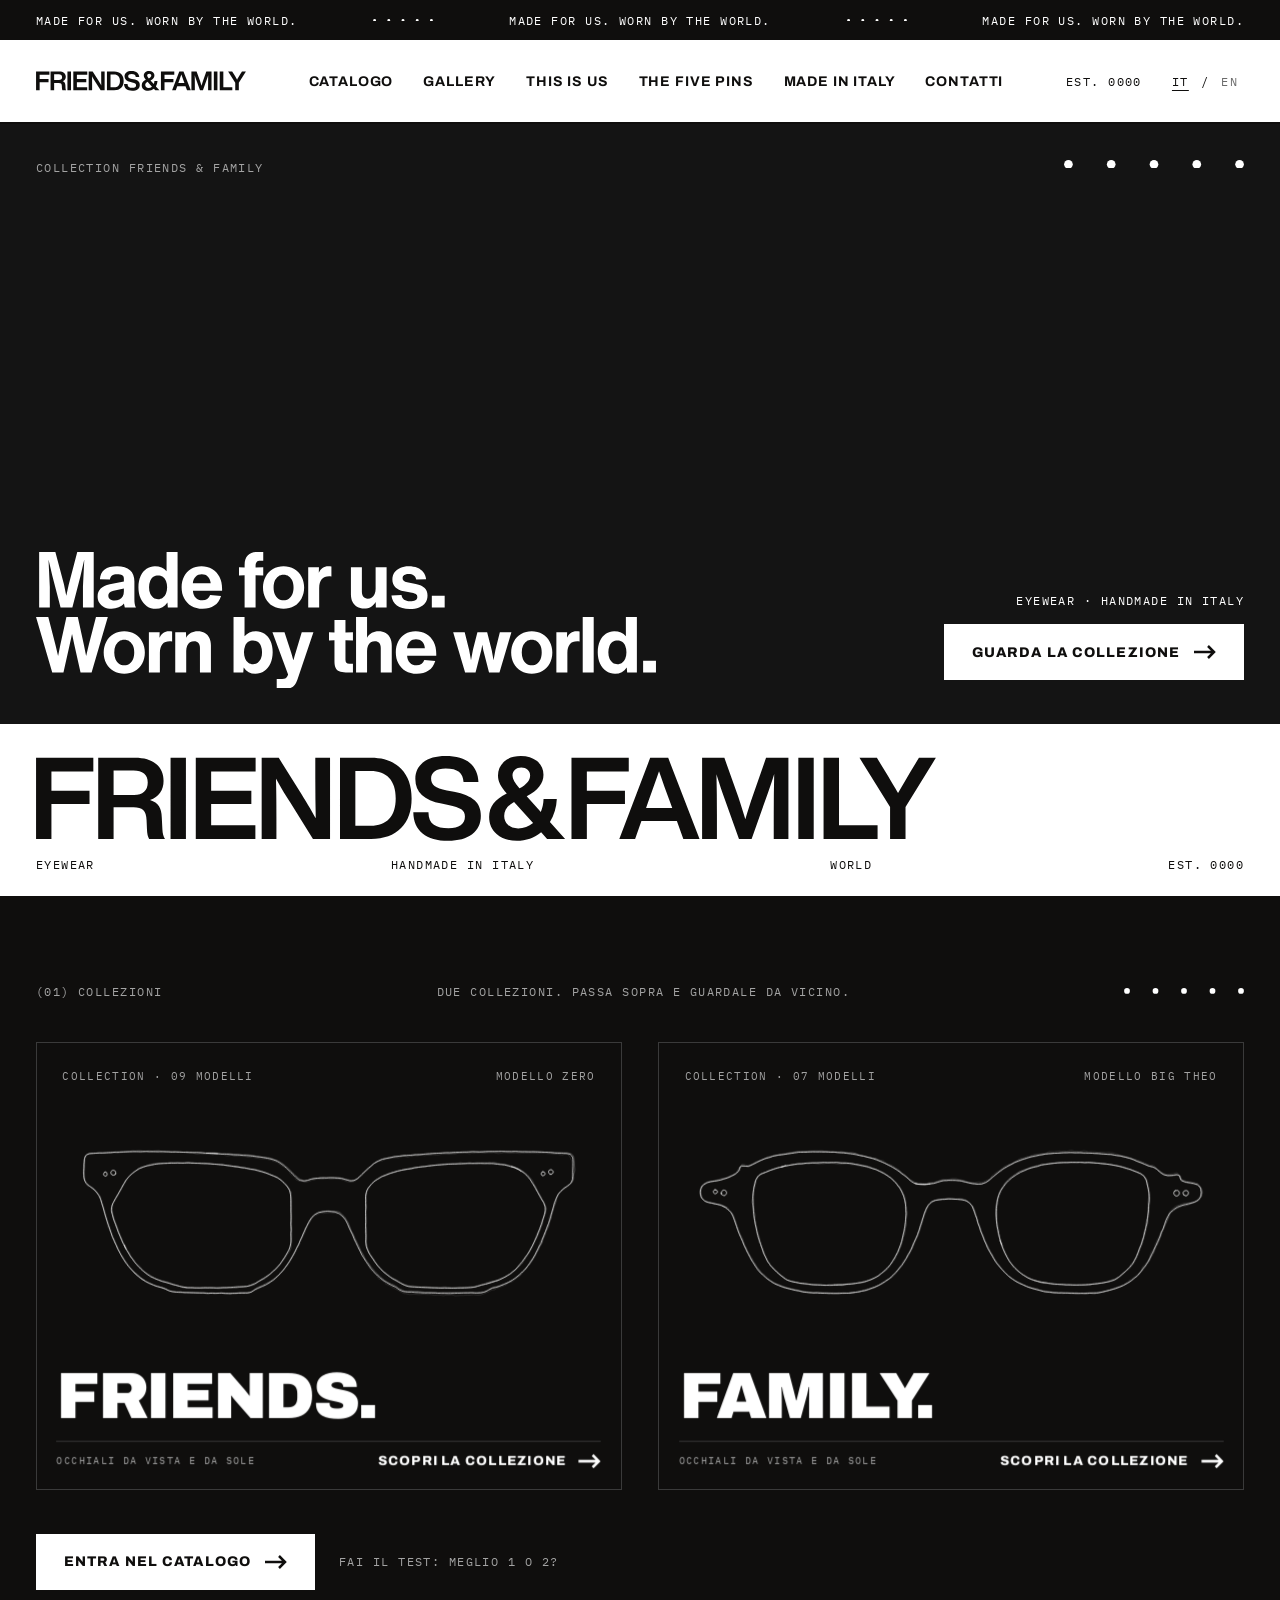
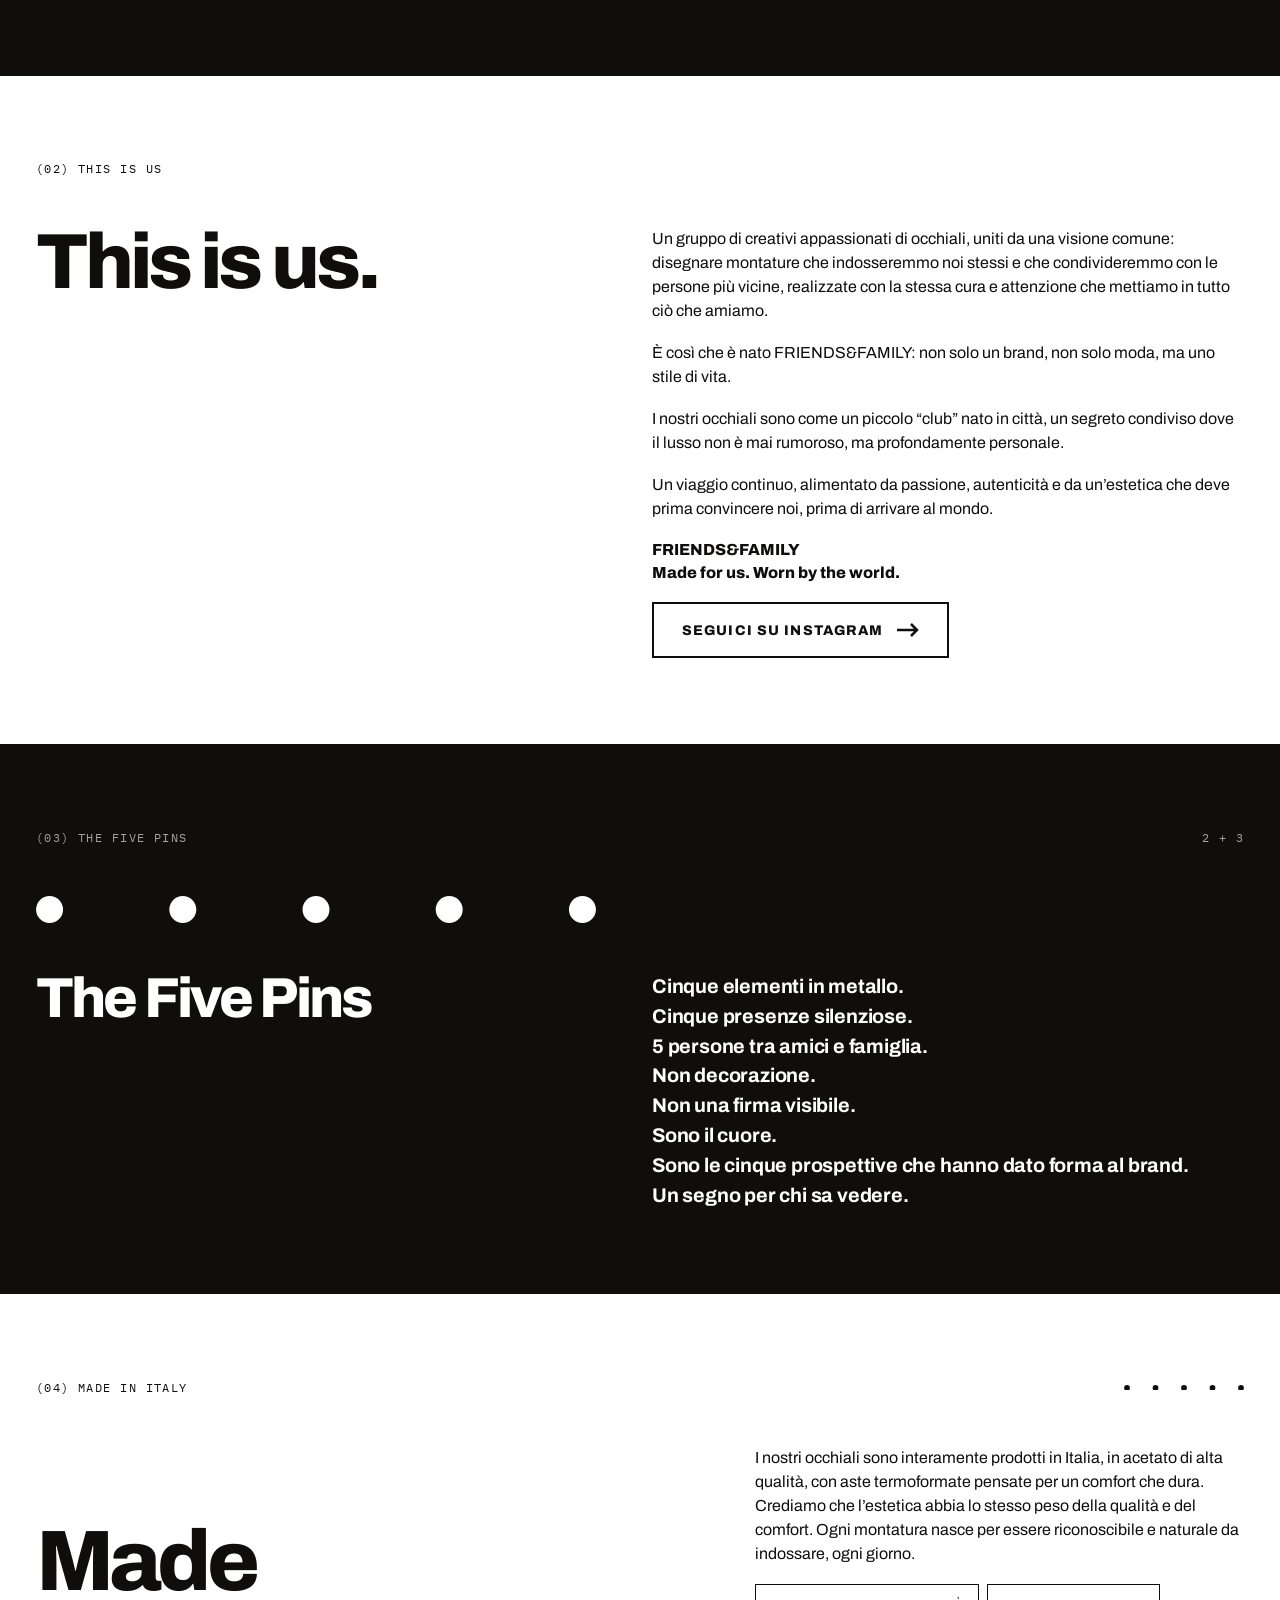
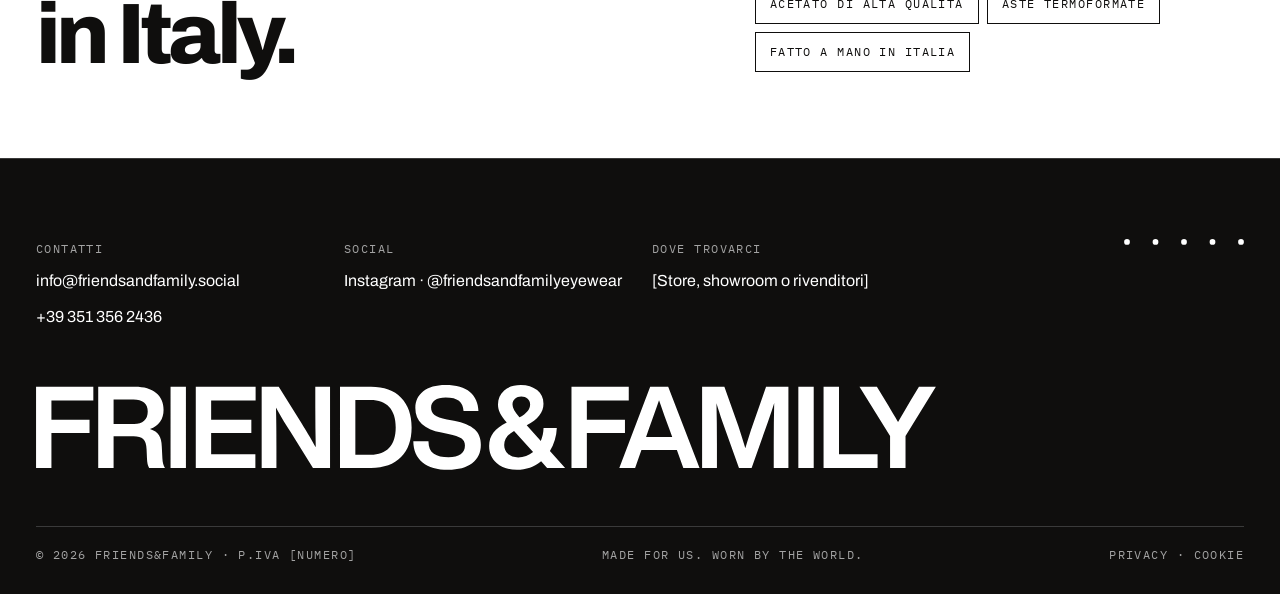
==== commit 1da2f30c: "Collezioni: Zero e Big Theo disegnati a matita, con i pin Co-Authored-By: Claude Opus 5.5 <noreply@a" ====
--- a/index.html
+++ b/index.html
@@ -41,12 +41,12 @@
 <div class="wrap cards3d">
 <a class="c3d" href="catalogo.html?c=friends" aria-label="Scopri la collezione: Friends"><div class="sway"><div class="card3d">
 <div class="c-top mono"><span>Collection · 09 modelli</span><span>Modello Zero</span></div>
-<img class="c-glass" src="assets/img/lines/zero-line.png" alt="Modello Zero">
+<img class="c-glass" src="assets/img/lines/zero-sketch.svg" alt="Modello Zero">
 <div class="c-word"><span class="w">Friends.</span><div class="c-foot"><span class="mono">Occhiali da vista e da sole</span><span class="c-go">Scopri la collezione <svg class="arr" viewBox="0 0 22 14" aria-hidden="true"><path d="M0 7H20M14 1L20 7L14 13" stroke="currentColor" stroke-width="2.5" fill="none"/></svg></span></div></div>
 </div></div></a>
 <a class="c3d" href="catalogo.html?c=family" aria-label="Scopri la collezione: Family"><div class="sway sway2"><div class="card3d">
 <div class="c-top mono"><span>Collection · 07 modelli</span><span>Modello Big Theo</span></div>
-<img class="c-glass" src="assets/img/lines/bigtheo-line.png" alt="Modello Big Theo">
+<img class="c-glass" src="assets/img/lines/bigtheo-sketch.svg" alt="Modello Big Theo">
 <div class="c-word"><span class="w">Family.</span><div class="c-foot"><span class="mono">Occhiali da vista e da sole</span><span class="c-go">Scopri la collezione <svg class="arr" viewBox="0 0 22 14" aria-hidden="true"><path d="M0 7H20M14 1L20 7L14 13" stroke="currentColor" stroke-width="2.5" fill="none"/></svg></span></div></div>
 </div></div></a>
 </div>
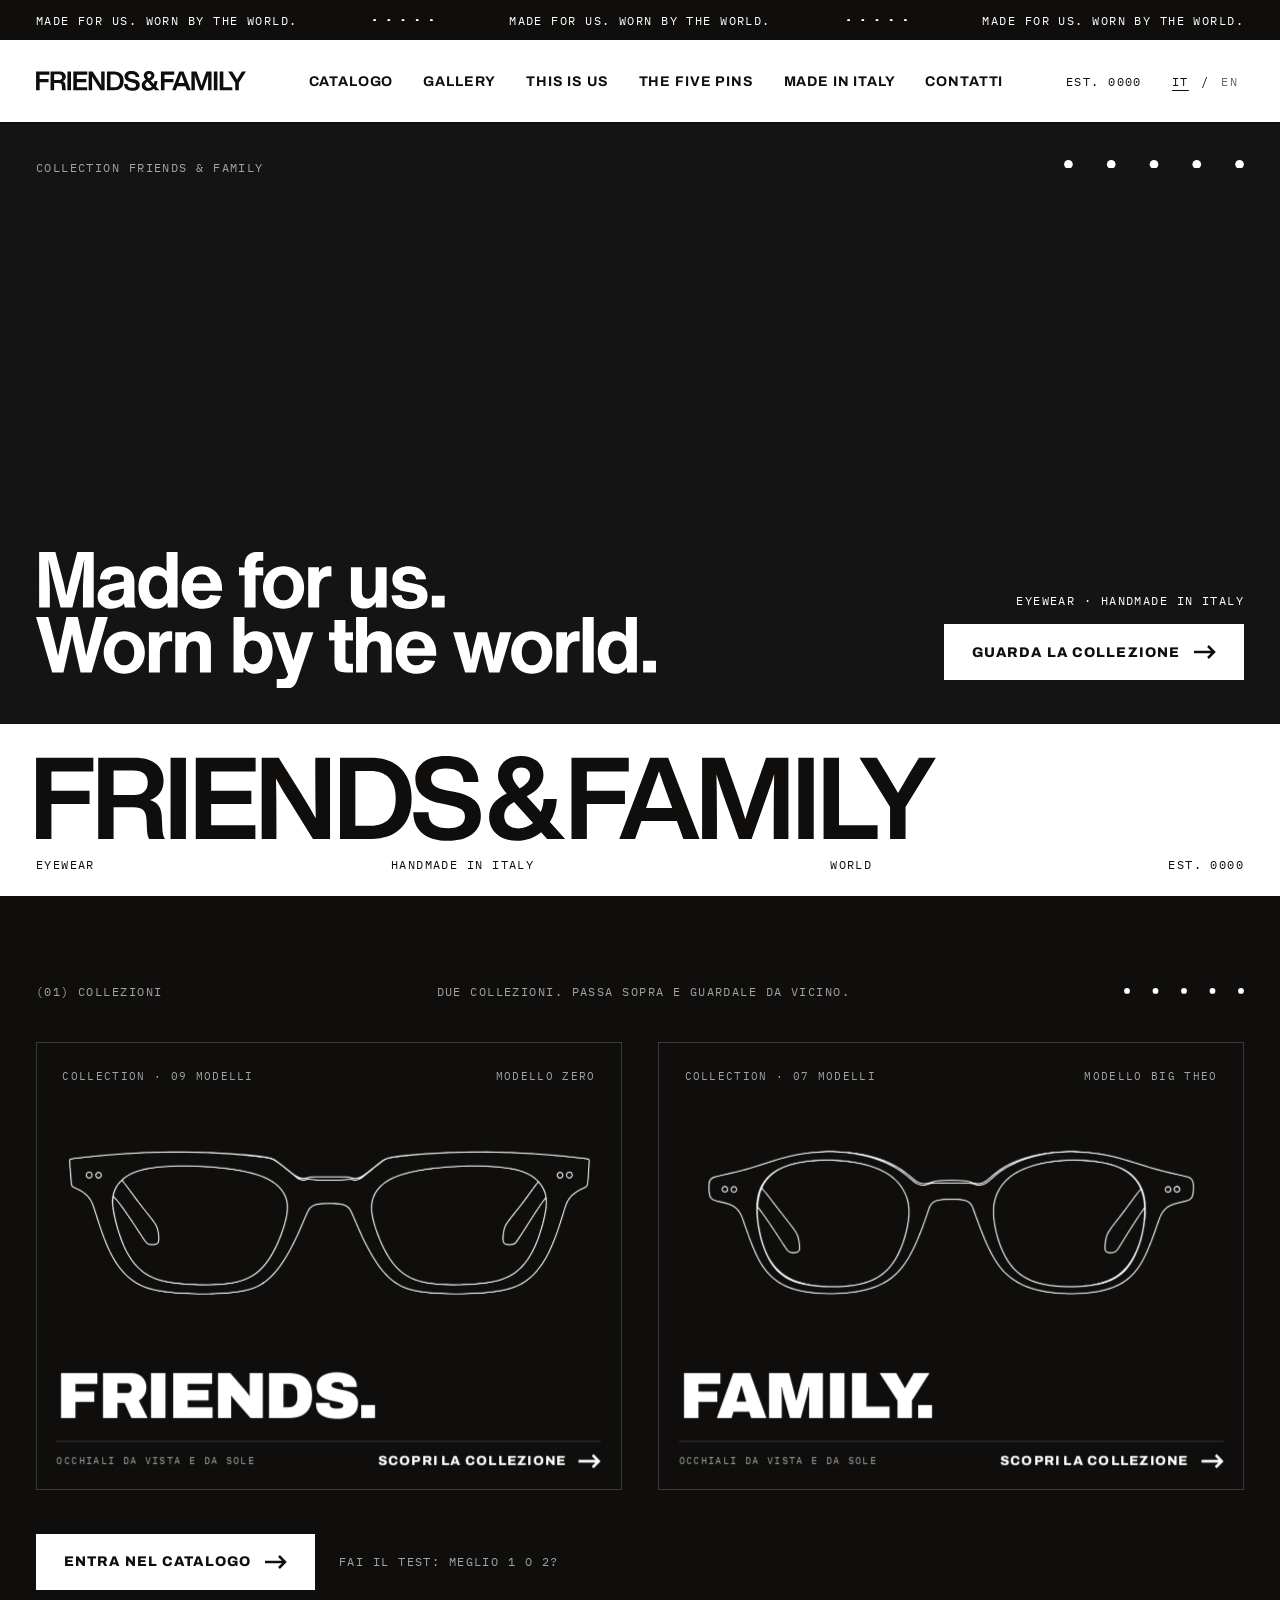
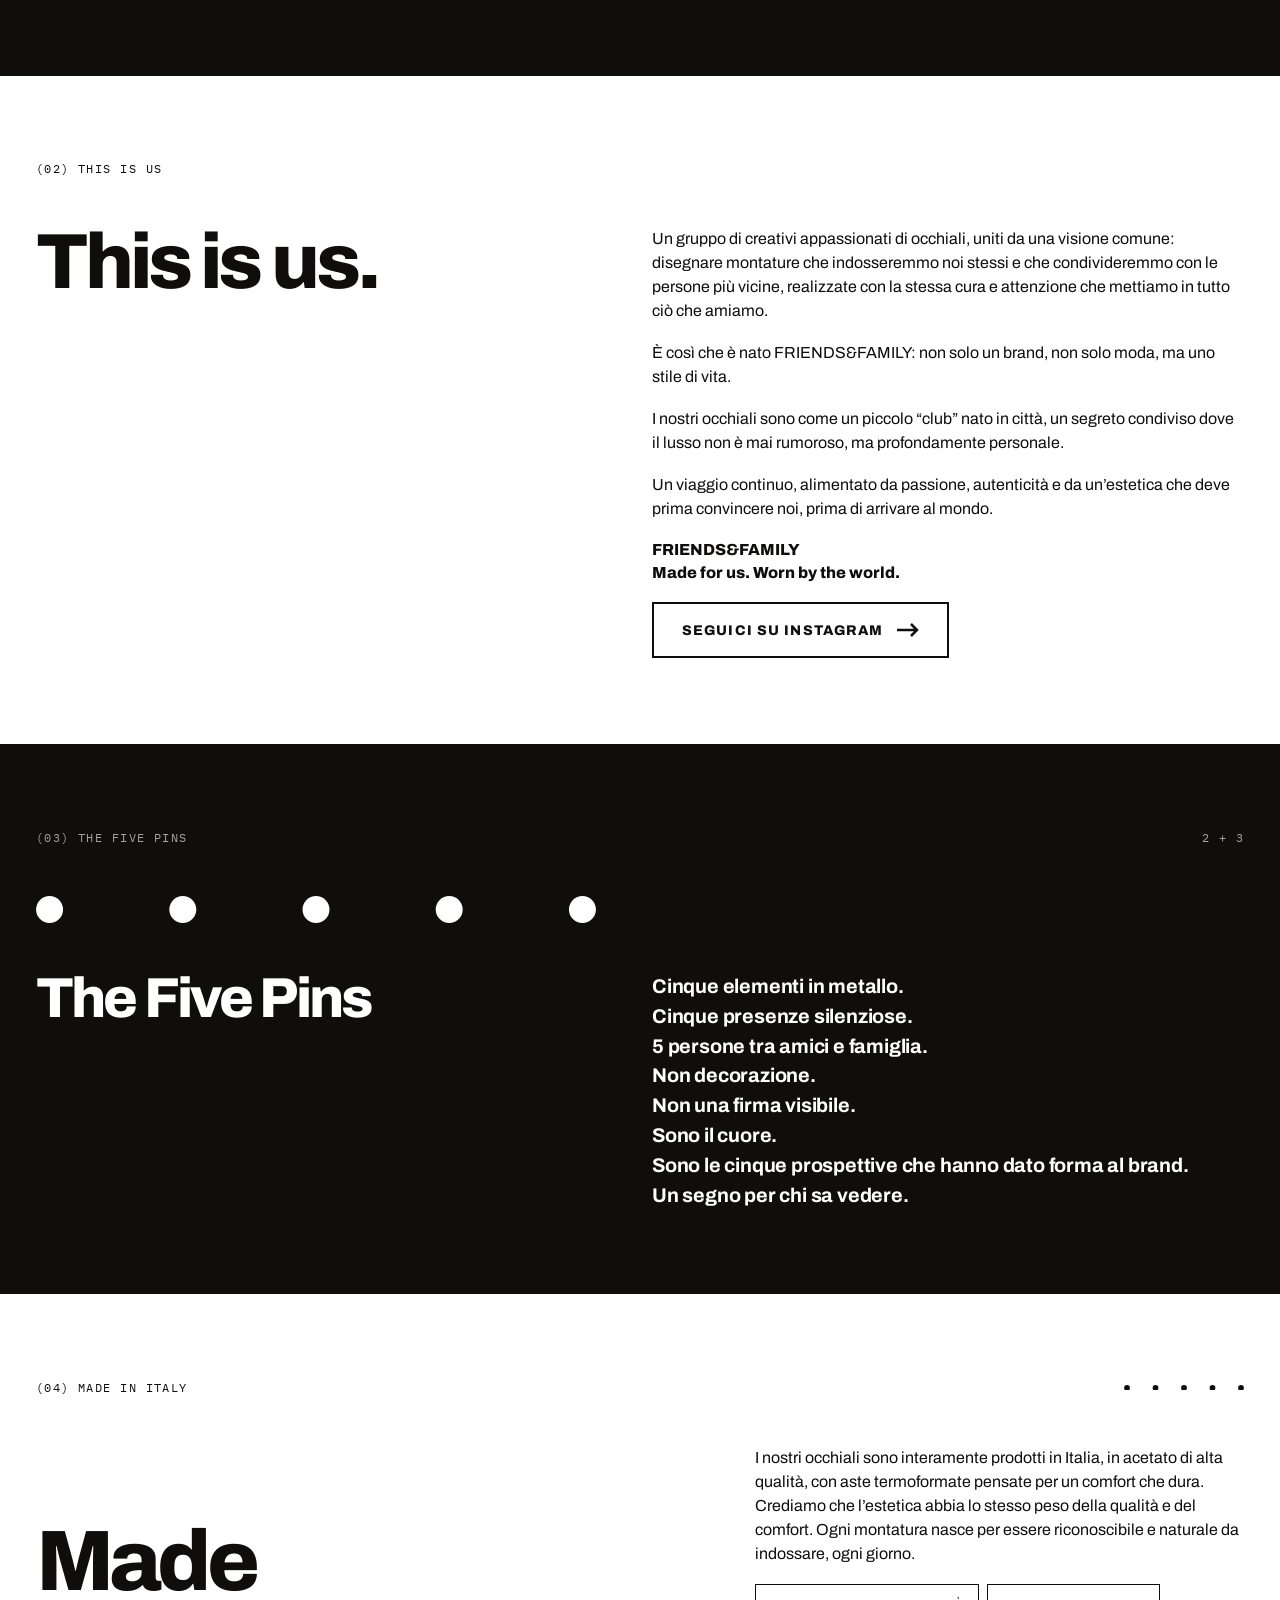
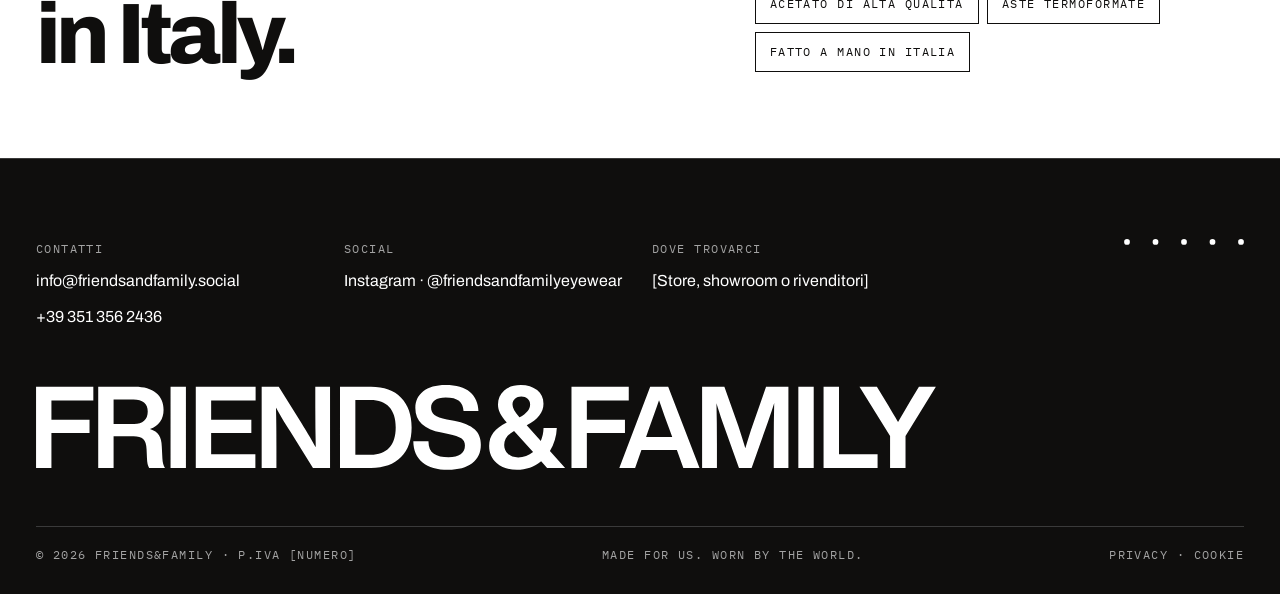
==== commit 6e603bb1: "Collezioni: disegni di Zero e Big Theo forniti da Matteo Co-Authored-By: Claude Opus 5.5 <noreply@an" ====
--- a/index.html
+++ b/index.html
@@ -41,12 +41,12 @@
 <div class="wrap cards3d">
 <a class="c3d" href="catalogo.html?c=friends" aria-label="Scopri la collezione: Friends"><div class="sway"><div class="card3d">
 <div class="c-top mono"><span>Collection · 09 modelli</span><span>Modello Zero</span></div>
-<img class="c-glass" src="assets/img/lines/zero-sketch.svg" alt="Modello Zero">
+<img class="c-glass" src="assets/img/lines/zero-drawing.png" alt="Modello Zero">
 <div class="c-word"><span class="w">Friends.</span><div class="c-foot"><span class="mono">Occhiali da vista e da sole</span><span class="c-go">Scopri la collezione <svg class="arr" viewBox="0 0 22 14" aria-hidden="true"><path d="M0 7H20M14 1L20 7L14 13" stroke="currentColor" stroke-width="2.5" fill="none"/></svg></span></div></div>
 </div></div></a>
 <a class="c3d" href="catalogo.html?c=family" aria-label="Scopri la collezione: Family"><div class="sway sway2"><div class="card3d">
 <div class="c-top mono"><span>Collection · 07 modelli</span><span>Modello Big Theo</span></div>
-<img class="c-glass" src="assets/img/lines/bigtheo-sketch.svg" alt="Modello Big Theo">
+<img class="c-glass" src="assets/img/lines/bigtheo-drawing.png" alt="Modello Big Theo">
 <div class="c-word"><span class="w">Family.</span><div class="c-foot"><span class="mono">Occhiali da vista e da sole</span><span class="c-go">Scopri la collezione <svg class="arr" viewBox="0 0 22 14" aria-hidden="true"><path d="M0 7H20M14 1L20 7L14 13" stroke="currentColor" stroke-width="2.5" fill="none"/></svg></span></div></div>
 </div></div></a>
 </div>
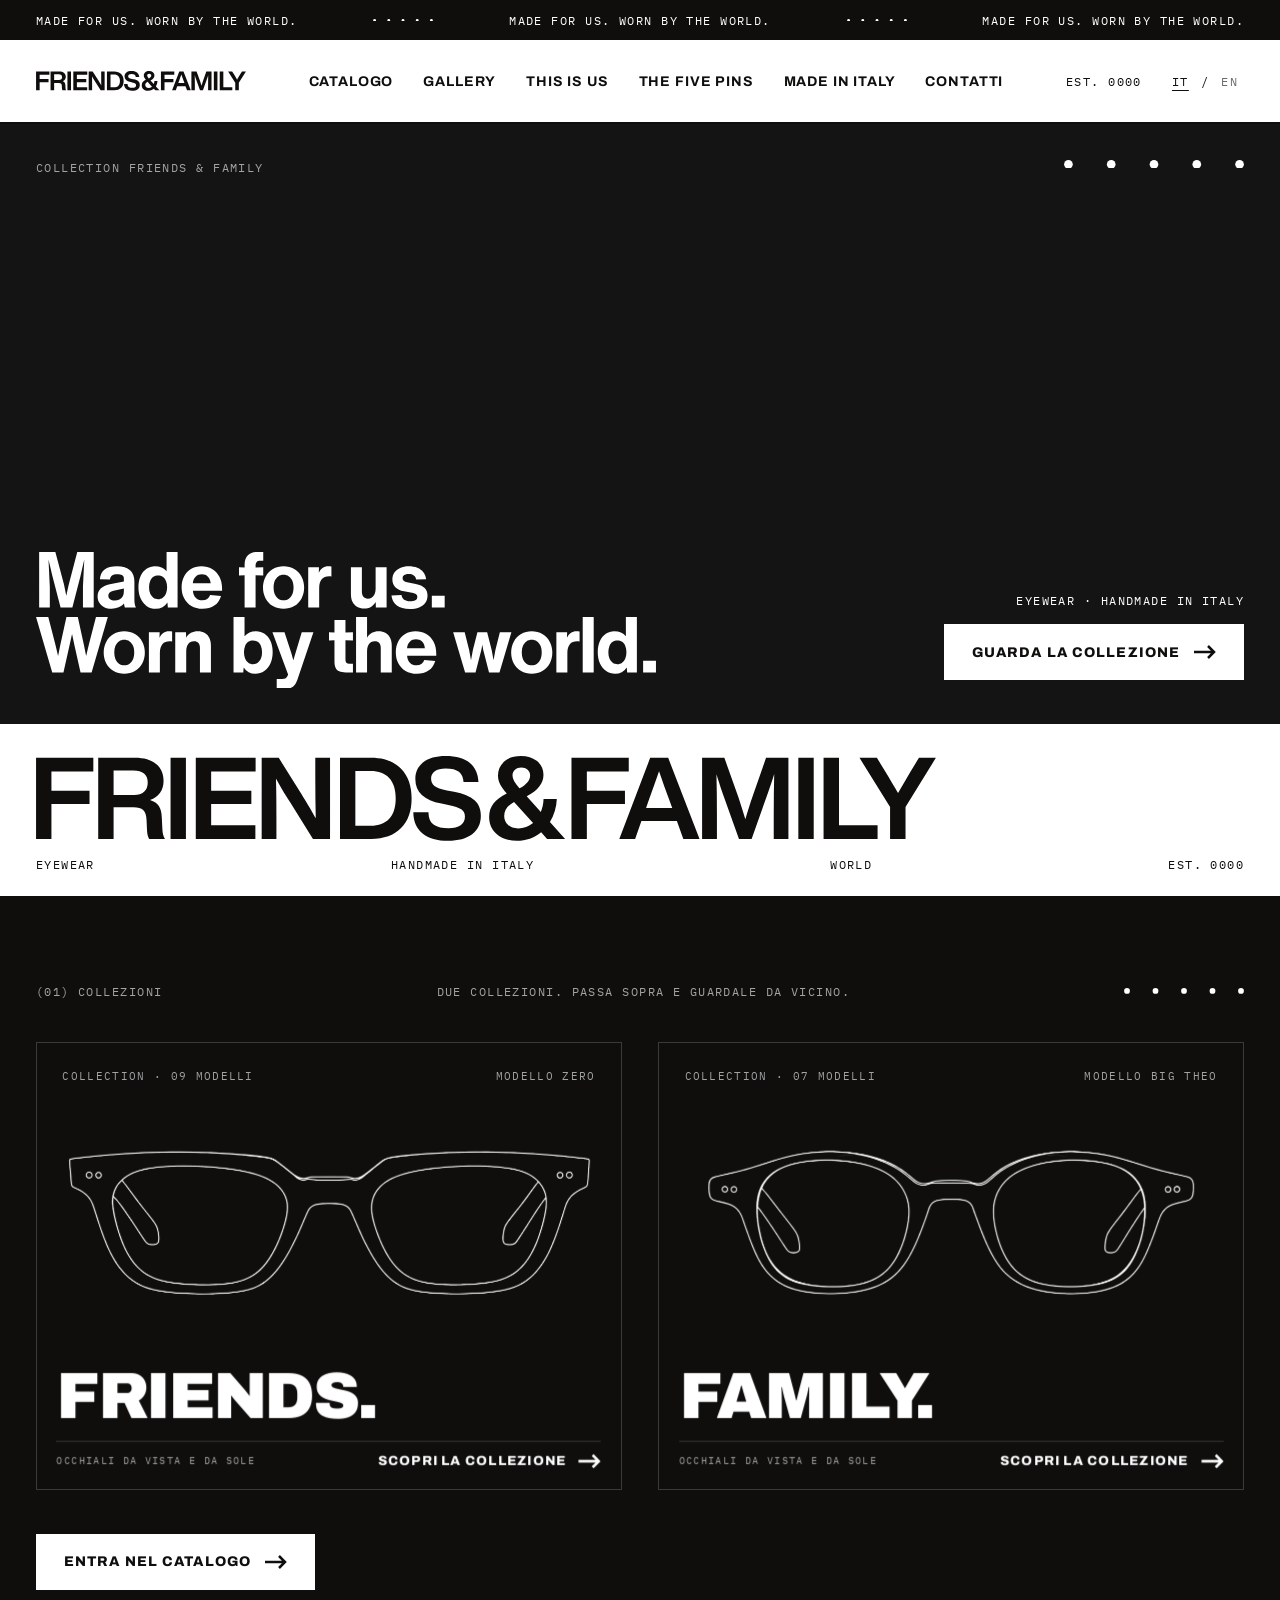
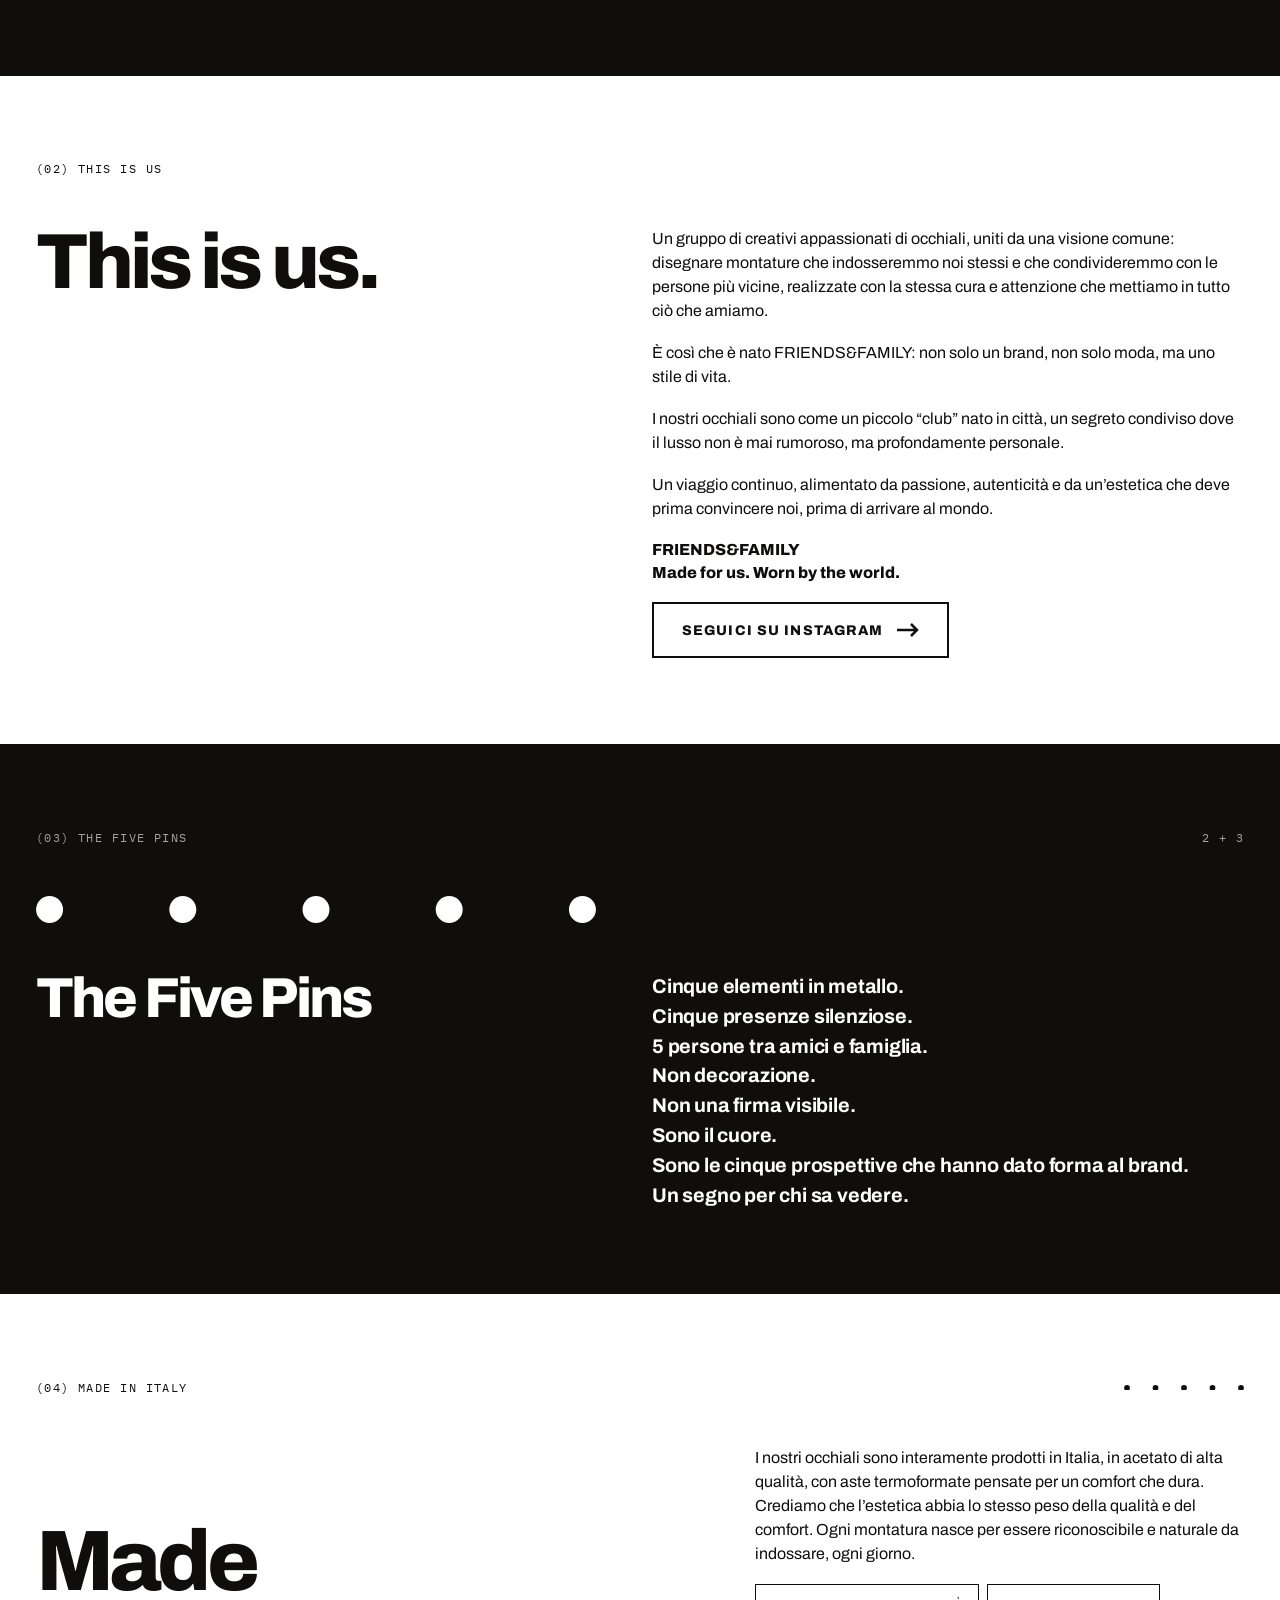
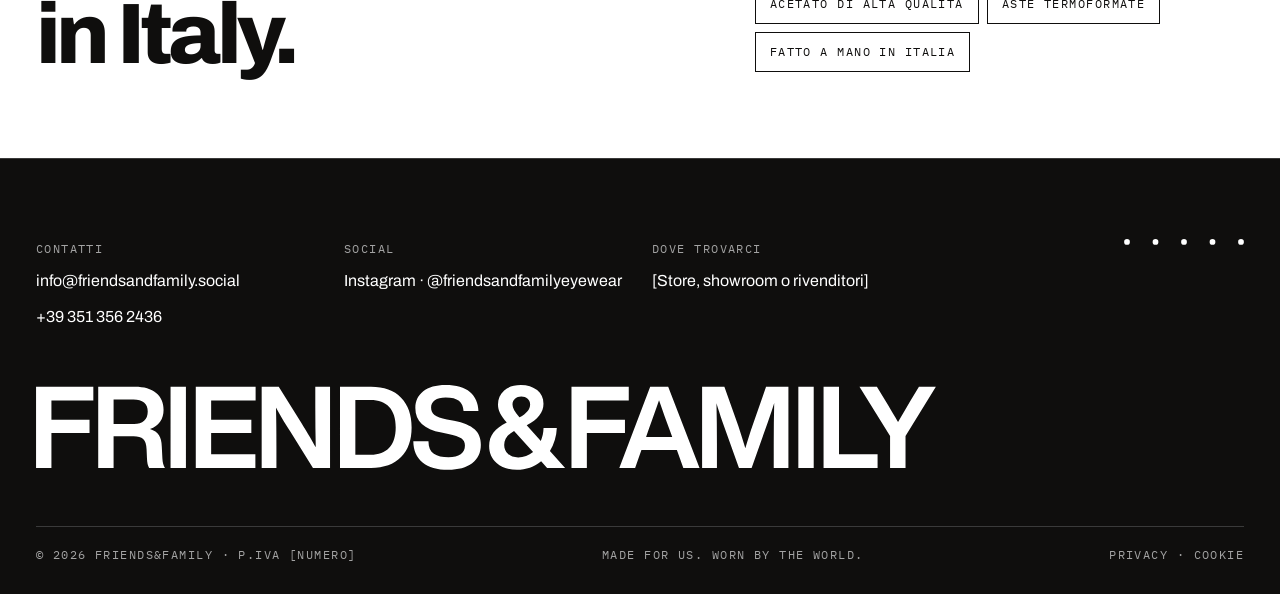
==== commit 25f8fc80: "Tolto il gioco "Meglio 1 o 2?" da catalogo e home Co-Authored-By: Claude Opus 5.5 <noreply@anthropic" ====
--- a/index.html
+++ b/index.html
@@ -50,7 +50,7 @@
 <div class="c-word"><span class="w">Family.</span><div class="c-foot"><span class="mono">Occhiali da vista e da sole</span><span class="c-go">Scopri la collezione <svg class="arr" viewBox="0 0 22 14" aria-hidden="true"><path d="M0 7H20M14 1L20 7L14 13" stroke="currentColor" stroke-width="2.5" fill="none"/></svg></span></div></div>
 </div></div></a>
 </div>
-<div class="wrap coll-cta"><a class="btn btn-white" href="catalogo.html">Entra nel catalogo <svg class="arr" viewBox="0 0 22 14" aria-hidden="true"><path d="M0 7H20M14 1L20 7L14 13" stroke="currentColor" stroke-width="2.5" fill="none"/></svg></a><a class="mono dim" href="catalogo.html#test">Fai il test: meglio 1 o 2?</a></div>
+<div class="wrap coll-cta"><a class="btn btn-white" href="catalogo.html">Entra nel catalogo <svg class="arr" viewBox="0 0 22 14" aria-hidden="true"><path d="M0 7H20M14 1L20 7L14 13" stroke="currentColor" stroke-width="2.5" fill="none"/></svg></a></div>
 </section>
 <section id="this-is-us" class="us">
 <div class="wrap"><span class="mono">(02) This is us</span>
--- a/assets/css/style.css
+++ b/assets/css/style.css
@@ -129,83 +129,80 @@
 .foot-logo { width: min(900px, 100%); height: auto; color: var(--paper); }
 .foot-bar { display: flex; justify-content: space-between; gap: 16px; border-top: 1px solid var(--line); padding-top: 20px; flex-wrap: wrap; }
 
-/* ===== catalogue (photochromic) ===== */
+/* ===== catalogue ===== */
 .cat-page { background: var(--ink); }
-.catalog { --fg: var(--ink); --bg: var(--paper); --sub: var(--sub); --rule: var(--ink); background: var(--bg); color: var(--fg); padding-bottom: 56px; transition: background .7s ease, color .7s ease; position: relative; }
+.catalog { --fg: var(--ink); --bg: var(--paper); --sub: var(--sub); --rule: var(--ink); background: var(--bg); color: var(--fg); padding-bottom: 72px; transition: background .6s ease, color .6s ease; position: relative; }
 .catalog.dark { --fg: #FFFFFF; --bg: #0F0E0D; --sub: #A3A3A3; --rule: #3A3A3A; }
 .catalog .sub { color: var(--sub); }
-.cat-head { padding-top: 48px; display: flex; justify-content: space-between; align-items: flex-end; gap: 32px; flex-wrap: wrap; }
-.cat-head > div:first-child { display: flex; flex-direction: column; gap: 12px; }
-.h-cat { margin: 0; font-size: clamp(40px, 5vw, 72px); line-height: .86; font-weight: 900; letter-spacing: -.05em; text-transform: uppercase; }
-.cat-mode { display: flex; flex-direction: column; align-items: flex-end; gap: 12px; }
-.switch { position: relative; width: 300px; height: 64px; display: flex; border: 2px solid var(--fg); border-radius: 999px; padding: 4px; }
-.knob { position: absolute; top: 4px; left: 4px; width: calc(50% - 4px); height: calc(100% - 8px); border-radius: 999px; background: var(--fg); transition: transform .45s cubic-bezier(.3,1.4,.5,1), background .5s; }
-.catalog.dark .knob { transform: translateX(100%); }
-.switch button { position: relative; flex: 1 1 0; background: none; border: 0; border-radius: 999px; color: var(--fg); font-size: 16px; font-weight: 900; letter-spacing: .12em; text-transform: uppercase; cursor: pointer; transition: color .4s; }
-.switch button[aria-pressed="true"] { color: var(--bg); }
-.cat-bar { margin: 28px var(--pad) 0; padding: 14px 0; border-top: 2px solid var(--rule); border-bottom: 2px solid var(--rule); display: flex; justify-content: space-between; align-items: center; gap: 16px; flex-wrap: wrap; }
-.cat-bar.wrap { padding-left: 0; padding-right: 0; }
+
+/* two worlds: Optical / Sun */
+.worlds { display: flex; height: clamp(150px, 22vh, 200px); }
+.world { position: relative; flex: 1 1 0; min-width: 0; border: 0; padding: clamp(16px, 2.2vw, 32px); cursor: pointer; overflow: hidden; display: flex; flex-direction: column; justify-content: space-between; align-items: flex-start; text-align: left; font-family: inherit; transition: flex-grow .7s cubic-bezier(.2,.8,.2,1), filter .5s; }
+.w-vista { background: var(--paper); color: var(--ink); border-bottom: 2px solid var(--ink); }
+.w-sole { background: var(--ink); color: var(--paper); border-bottom: 2px solid var(--ink); }
+.world[aria-pressed="true"] { flex-grow: 1.7; }
+.world[aria-pressed="false"] .w-name { opacity: .45; }
+.world:hover .w-name { opacity: 1; }
+.world:focus-visible { outline: 3px solid #FF3B1F; outline-offset: -6px; }
+.w-meta { display: flex; justify-content: space-between; width: 100%; font-size: 11px; opacity: .7; }
+.w-name { position: relative; font-size: clamp(40px, 5vw, 72px); line-height: .86; font-weight: 900; letter-spacing: -.05em; text-transform: uppercase; transition: opacity .5s; }
+.w-sub { position: relative; font-size: 11px; opacity: .7; margin-top: -8px; }
+
+/* bar */
+.cat-bar { position: sticky; top: 84px; z-index: 20; background: var(--bg); display: flex; justify-content: space-between; align-items: center; gap: 16px; flex-wrap: wrap; padding-top: 18px; padding-bottom: 18px; border-bottom: 2px solid var(--rule); transition: background .6s; }
+.cat-bar-l { display: flex; align-items: baseline; gap: 16px; flex-wrap: wrap; }
+.h-cat { margin: 0; font-size: clamp(32px, 3.6vw, 52px); line-height: .9; font-weight: 900; letter-spacing: -.04em; text-transform: uppercase; }
+.h-cat span { color: var(--sub); }
+.cat-bar-r { display: flex; align-items: center; gap: 12px; flex-wrap: wrap; }
 .tabs { display: flex; gap: 6px; flex-wrap: wrap; }
-.tabs button { min-height: 44px; padding: 0 16px; background: transparent; color: var(--fg); border: 2px solid var(--fg); font-family: var(--mono); font-size: 12px; letter-spacing: .1em; text-transform: uppercase; cursor: pointer; }
+.tabs button { min-height: 44px; padding: 0 16px; background: transparent; color: var(--fg); border: 2px solid var(--fg); font-size: 12px; font-weight: 800; letter-spacing: .08em; text-transform: uppercase; cursor: pointer; }
+.tabs button i { font-style: normal; font-family: var(--mono); font-weight: 400; opacity: .7; }
 .tabs button[aria-pressed="true"] { background: var(--fg); color: var(--bg); }
-.cat-bar-r { display: flex; align-items: center; gap: 16px; }
-.btn-game { display: inline-flex; align-items: center; gap: 10px; min-height: 44px; padding: 0 14px; background: transparent; color: var(--fg); border: 2px solid var(--fg); font-size: 12px; font-weight: 800; letter-spacing: .08em; text-transform: uppercase; cursor: pointer; }
-.btn-game .num { display: inline-flex; align-items: center; justify-content: center; width: 22px; height: 22px; border-radius: 50%; border: 2px solid currentColor; font-size: 10px; }
-.stage { position: relative; margin-top: 36px; height: clamp(250px, 42vw, 600px); }
-.stage-img { position: absolute; inset: 0; background: var(--photo); overflow: hidden; }
-.stage-img img { width: 100%; height: 100%; object-fit: contain; transform: scale(1.05); }
-.stage-img img.in { animation: heroin .55s cubic-bezier(.2,.8,.2,1); }
-@keyframes heroin { from { opacity: 0; transform: translateY(18px) scale(1); } to { opacity: 1; transform: scale(1.05); } }
-.views { position: absolute; top: 16px; left: 16px; z-index: 2; display: flex; }
+
+/* grid */
+.grid { display: grid; grid-template-columns: repeat(3, minmax(0, 1fr)); gap: clamp(24px, 3vw, 40px) clamp(16px, 2vw, 24px); padding-top: clamp(28px, 3.5vw, 48px); }
+.tile { display: flex; flex-direction: column; gap: 10px; padding: 0; background: none; border: 0; color: var(--fg); text-align: left; font-family: inherit; cursor: pointer; animation: tilein .6s cubic-bezier(.2,.8,.2,1) both; animation-delay: var(--d); }
+@keyframes tilein { from { opacity: 0; transform: translateY(18px); } to { opacity: 1; transform: none; } }
+.t-img { position: relative; display: block; aspect-ratio: 4 / 3; background: var(--photo); overflow: hidden; }
+.t-img img { position: absolute; inset: 0; width: 100%; height: 100%; object-fit: cover; transition: opacity .45s, transform .6s cubic-bezier(.2,.8,.2,1); }
+.t-b { opacity: 0; }
+.tile:hover .t-a, .tile:focus-visible .t-a { opacity: 0; }
+.tile:hover .t-b, .tile:focus-visible .t-b { opacity: 1; transform: scale(1.04); }
+.tile:focus-visible { outline: 3px solid var(--fg); outline-offset: 4px; }
+.t-row { display: flex; align-items: baseline; gap: 10px; border-top: 2px solid var(--fg); padding-top: 10px; }
+.t-num { font-size: 11px; color: var(--sub); }
+.t-name { flex: 1 1 auto; font-size: clamp(22px, 2.2vw, 32px); line-height: .9; font-weight: 900; letter-spacing: -.03em; text-transform: uppercase; }
+.t-dots { display: flex; gap: 4px; }
+.t-dots span { width: 10px; height: 10px; border-radius: 50%; box-shadow: 0 0 0 1px rgba(127,127,127,.6); }
+.t-meta { font-size: 11px; color: var(--sub); }
+
+/* detail sheet */
+.detail { position: fixed; inset: 0; z-index: 60; background: rgba(15,14,13,.88); display: flex; align-items: center; justify-content: center; padding: 24px; animation: fade .25s; }
+.detail[hidden] { display: none; }
+.d-in { width: min(1180px, 100%); max-height: calc(100vh - 48px); overflow: auto; display: grid; grid-template-columns: 1.6fr 1fr; background: var(--bg); color: var(--fg); }
+.d-photo { position: relative; background: var(--photo); min-height: 360px; }
+.d-photo img { width: 100%; height: 100%; object-fit: contain; }
+.d-photo img.in { animation: heroin .5s cubic-bezier(.2,.8,.2,1); }
+@keyframes heroin { from { opacity: 0; transform: translateY(14px); } to { opacity: 1; transform: none; } }
+.d-info { padding: clamp(20px, 2.5vw, 36px); display: flex; flex-direction: column; gap: 14px; justify-content: center; }
+.h-name { margin: 0; font-size: clamp(40px, 4.5vw, 64px); line-height: .88; font-weight: 900; letter-spacing: -.04em; text-transform: uppercase; }
+.views { position: absolute; top: 14px; left: 14px; z-index: 2; display: flex; }
 .views button { min-height: 44px; padding: 0 14px; background: #fff; color: var(--ink); border: 2px solid var(--ink); margin-right: -2px; font-family: var(--mono); font-size: 11px; letter-spacing: .12em; text-transform: uppercase; cursor: pointer; }
 .views button[aria-pressed="true"] { background: var(--ink); color: #fff; }
-.badge { position: absolute; top: 16px; right: 16px; z-index: 2; padding: 6px 10px; background: var(--ink); color: #fff; }
-.giant { position: absolute; left: -6px; right: 0; bottom: -0.18em; z-index: 1; font-size: clamp(70px, 10.4vw, 150px); line-height: .8; font-weight: 900; letter-spacing: -.055em; text-transform: uppercase; white-space: nowrap; overflow: hidden; color: #fff; mix-blend-mode: difference; pointer-events: none; }
-.info { margin-top: clamp(36px, 5vw, 72px); display: grid; grid-template-columns: 4fr 5fr 3fr; gap: 24px; align-items: center; }
-.info > div { display: flex; flex-direction: column; gap: 8px; }
-.h-name { margin: 0; font-size: clamp(34px, 3vw, 44px); line-height: .9; font-weight: 900; letter-spacing: -.03em; text-transform: uppercase; }
+.badge { position: absolute; top: 14px; right: 14px; z-index: 2; padding: 6px 10px; background: var(--ink); color: #fff; }
 .swatches { display: flex; flex-wrap: wrap; gap: 2px; margin-left: -9px; }
 .swatches button { width: 44px; height: 44px; display: flex; align-items: center; justify-content: center; background: none; border: 0; padding: 0; cursor: pointer; }
 .swatches .sw { display: flex; align-items: center; justify-content: center; width: 24px; height: 24px; border-radius: 50%; box-shadow: inset 0 0 0 1px rgba(127,127,127,.6), 0 0 0 3px var(--bg); }
 .swatches button[aria-pressed="true"] .sw { box-shadow: inset 0 0 0 1px rgba(127,127,127,.6), 0 0 0 3px var(--bg), 0 0 0 6px var(--fg); }
 .swatches .lens { width: 9px; height: 9px; border-radius: 50%; }
-.arrows { flex-direction: row !important; justify-content: flex-end; gap: 6px !important; }
-.arrows button, .lb-nav button { width: 56px; height: 56px; display: flex; align-items: center; justify-content: center; background: transparent; color: var(--fg); border: 2px solid var(--fg); cursor: pointer; }
+.arrows { display: flex; gap: 6px; margin-top: 8px; }
+.arrows button, .lb-nav button { width: 52px; height: 52px; display: flex; align-items: center; justify-content: center; background: transparent; color: var(--fg); border: 2px solid var(--fg); cursor: pointer; }
 .arrows button.solid { background: var(--fg); color: var(--bg); }
 .arrows svg, .lb-nav svg, .x svg { width: 20px; height: 20px; }
-.strip-wrap { margin-top: 36px; border-top: 2px solid var(--rule); padding-top: 20px; }
-.strip { display: flex; gap: 14px; overflow-x: auto; padding: 8px var(--pad) 14px; scrollbar-width: thin; }
-.strip button { flex-shrink: 0; width: 150px; display: flex; flex-direction: column; gap: 6px; padding: 0; background: none; border: 0; color: var(--fg); text-align: left; cursor: pointer; opacity: .72; transition: transform .2s, opacity .2s; }
-.strip button:hover { transform: translateY(-6px); opacity: 1; }
-.strip button[aria-current="true"] { opacity: 1; }
-.strip .th { display: block; width: 150px; height: 90px; background: var(--photo); overflow: hidden; }
-.strip button[aria-current="true"] .th { box-shadow: 0 0 0 3px var(--fg); }
-.strip .th img { width: 100%; height: 100%; object-fit: cover; }
-.strip .nm { display: flex; gap: 6px; align-items: baseline; font-size: 13px; font-weight: 900; letter-spacing: .06em; text-transform: uppercase; white-space: nowrap; }
-.strip .nm i { font-style: normal; font-family: var(--mono); font-size: 10px; font-weight: 400; color: var(--sub); }
-
-/* 1 or 2 game */
-.game { position: fixed; inset: 0; z-index: 60; background: var(--ink); color: #fff; overflow-y: auto; animation: fade .25s ease-out; }
-.game[hidden] { display: none; }
-.game-in { min-height: 100%; display: flex; flex-direction: column; align-items: center; justify-content: center; gap: 28px; padding: 72px 16px 32px; text-align: center; }
-.game h2 { margin: 0; font-size: clamp(36px, 4.4vw, 64px); line-height: .9; font-weight: 800; letter-spacing: -.05em; }
-.game-body { display: flex; flex-direction: column; align-items: center; gap: 24px; }
-.pair { display: flex; justify-content: center; gap: clamp(12px, 4.4vw, 64px); }
-.pick { display: flex; flex-direction: column; align-items: center; gap: 18px; padding: 14px 0 0; background: none; border: 0; color: #fff; cursor: pointer; transition: transform .2s; }
-.pick:hover { transform: translateY(-6px); }
-.pick .pn { font-size: clamp(16px, 1.9vw, 28px); font-weight: 900; letter-spacing: .12em; text-transform: uppercase; }
-.lensc { position: relative; width: var(--d); height: var(--d); border-radius: 50%; background: var(--ink); flex-shrink: 0; }
-.lensc .ticks { position: absolute; inset: 0; width: 100%; height: 100%; stroke: #fff; stroke-width: 2; animation: ticks 1s cubic-bezier(.2,.8,.2,1) both; }
-.lensc .glass { position: absolute; inset: var(--r); border-radius: 50%; overflow: hidden; background: var(--photo); box-shadow: inset 0 0 0 2px #fff; }
-.lensc .glass img { width: 100%; height: 100%; object-fit: contain; transform: scale(1.18); animation: focus .9s cubic-bezier(.2,.8,.2,1) both; }
-.lensc .lbl { position: absolute; top: -14px; left: 50%; transform: translateX(-50%); min-width: 44px; height: 44px; display: flex; align-items: center; justify-content: center; background: #fff; color: var(--ink); border: 2px solid var(--ink); font-size: 22px; font-weight: 900; }
+
 @keyframes focus { 0% { filter: blur(16px); transform: scale(1.35); } 55% { filter: blur(3px); } 100% { filter: none; transform: scale(1.18); } }
 @keyframes ticks { from { transform: rotate(-40deg); } to { transform: none; } }
 @keyframes fade { from { opacity: 0; } to { opacity: 1; } }
-.game .row { display: flex; gap: 10px; flex-wrap: wrap; justify-content: center; }
-.game .row button { min-height: 52px; padding: 0 24px; background: transparent; color: #fff; border: 2px solid #fff; font-size: 13px; font-weight: 800; letter-spacing: .08em; text-transform: uppercase; cursor: pointer; }
-.game .row button.solid { background: #fff; color: var(--ink); }
-.game .winner { margin: 0; font-size: clamp(44px, 5.5vw, 80px); line-height: .88; font-weight: 900; letter-spacing: -.04em; text-transform: uppercase; }
 .x { position: fixed; top: 20px; right: 24px; z-index: 61; width: 48px; height: 48px; display: flex; align-items: center; justify-content: center; background: #fff; color: var(--ink); border: 0; cursor: pointer; }
 
 /* ===== gallery ===== */
@@ -259,12 +256,15 @@
   .foot-grid { grid-template-columns: 1fr; gap: 28px; }
   .foot-dots { align-items: flex-start; }
   .foot-bar { flex-direction: column; gap: 6px; font-size: 10px; }
-  .cat-mode { align-items: flex-start; width: 100%; }
-  .switch { width: 220px; height: 52px; }
-  .switch button { font-size: 13px; }
-  .info { grid-template-columns: 1fr; }
-  .arrows { justify-content: flex-start; }
-  .strip button, .strip .th { width: 108px; } .strip .th { height: 64px; }
+  .worlds { height: 140px; }
+  .w-name { font-size: 32px; }
+  .world[aria-pressed="true"] { flex-grow: 1.4; }
+  .cat-bar { top: 64px; padding-top: 12px; padding-bottom: 12px; }
+  .grid { grid-template-columns: repeat(2, minmax(0, 1fr)); }
+  .t-dots { display: none; }
+  .detail { padding: 0; align-items: stretch; }
+  .d-in { grid-template-columns: 1fr; max-height: 100vh; height: 100%; }
+  .d-photo { min-height: 0; aspect-ratio: 4 / 3; }
   .gal-grid { grid-template-columns: repeat(2, minmax(0, 1fr)); gap: 8px; }
   .ph.s4, .ph.s5, .ph.s6, .ph.s7 { grid-column: span 1; height: 230px; }
   .ph.s12 { grid-column: span 2; height: 300px; }
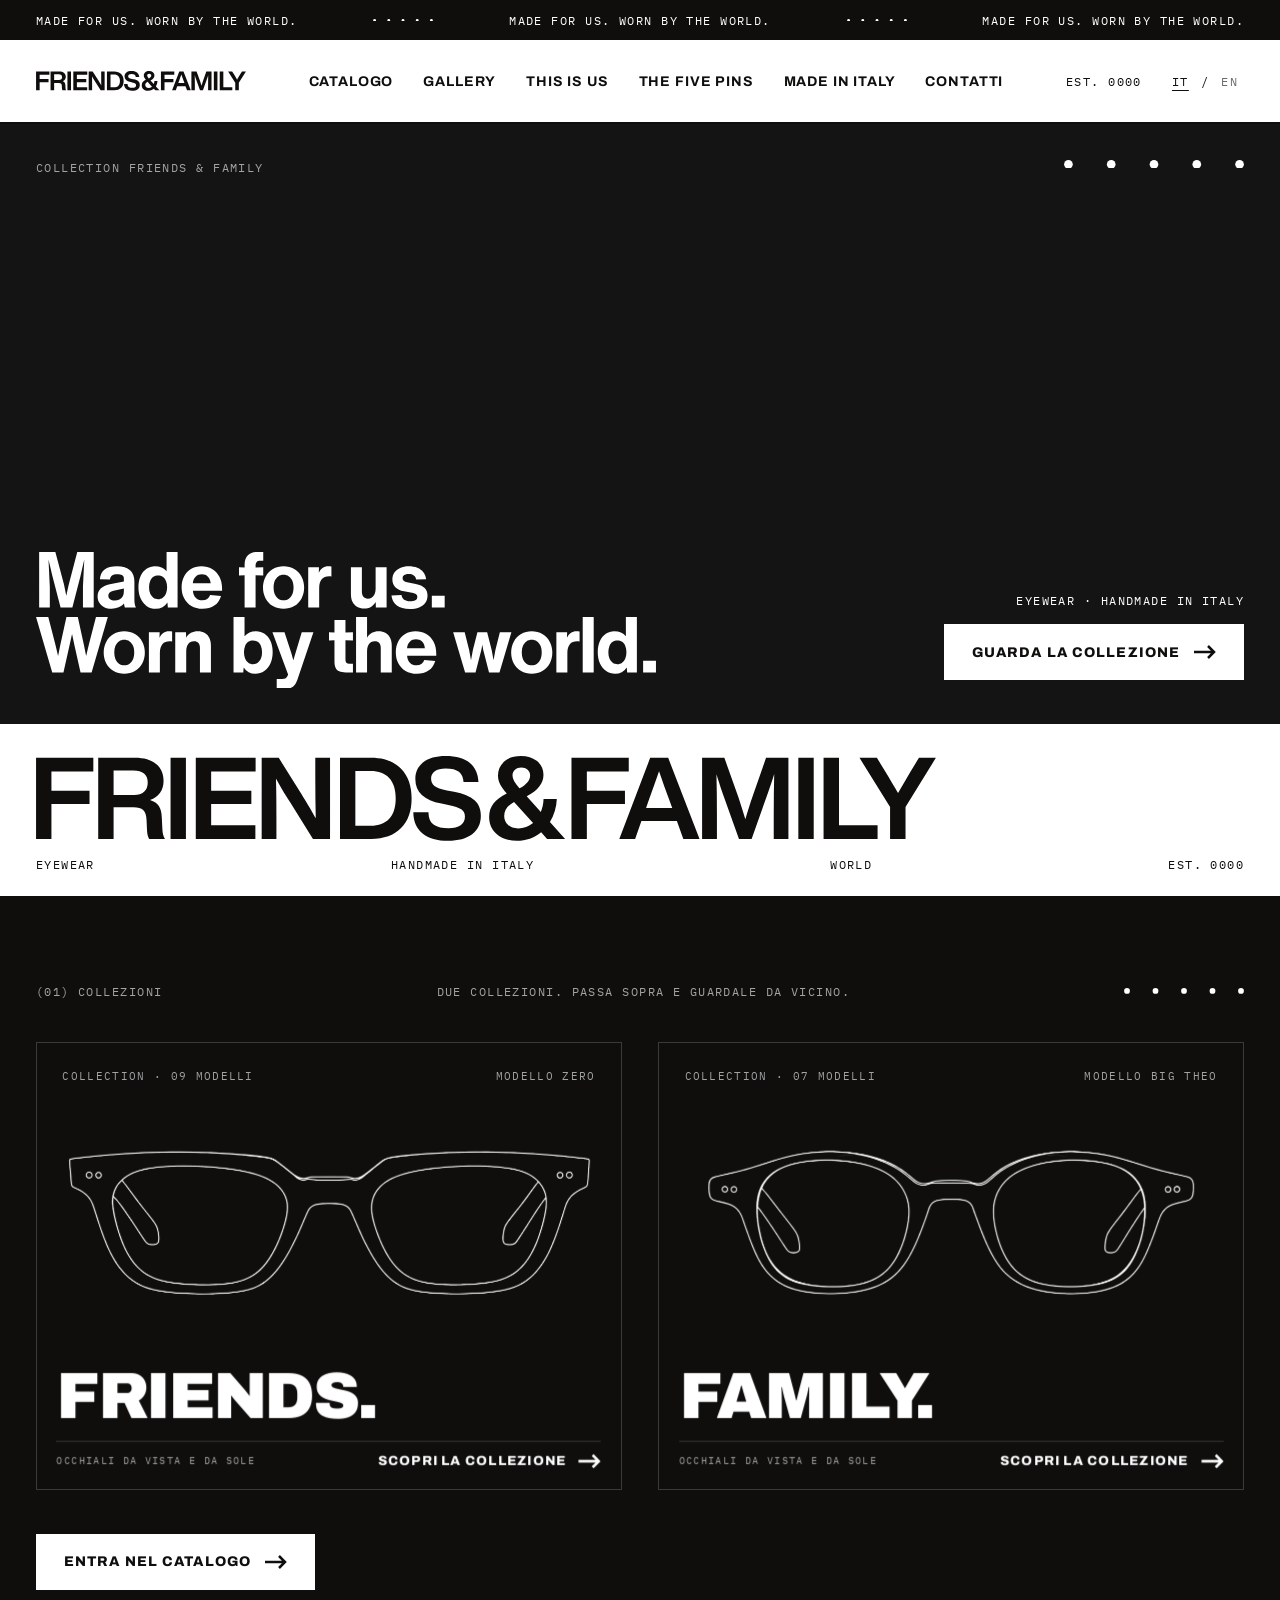
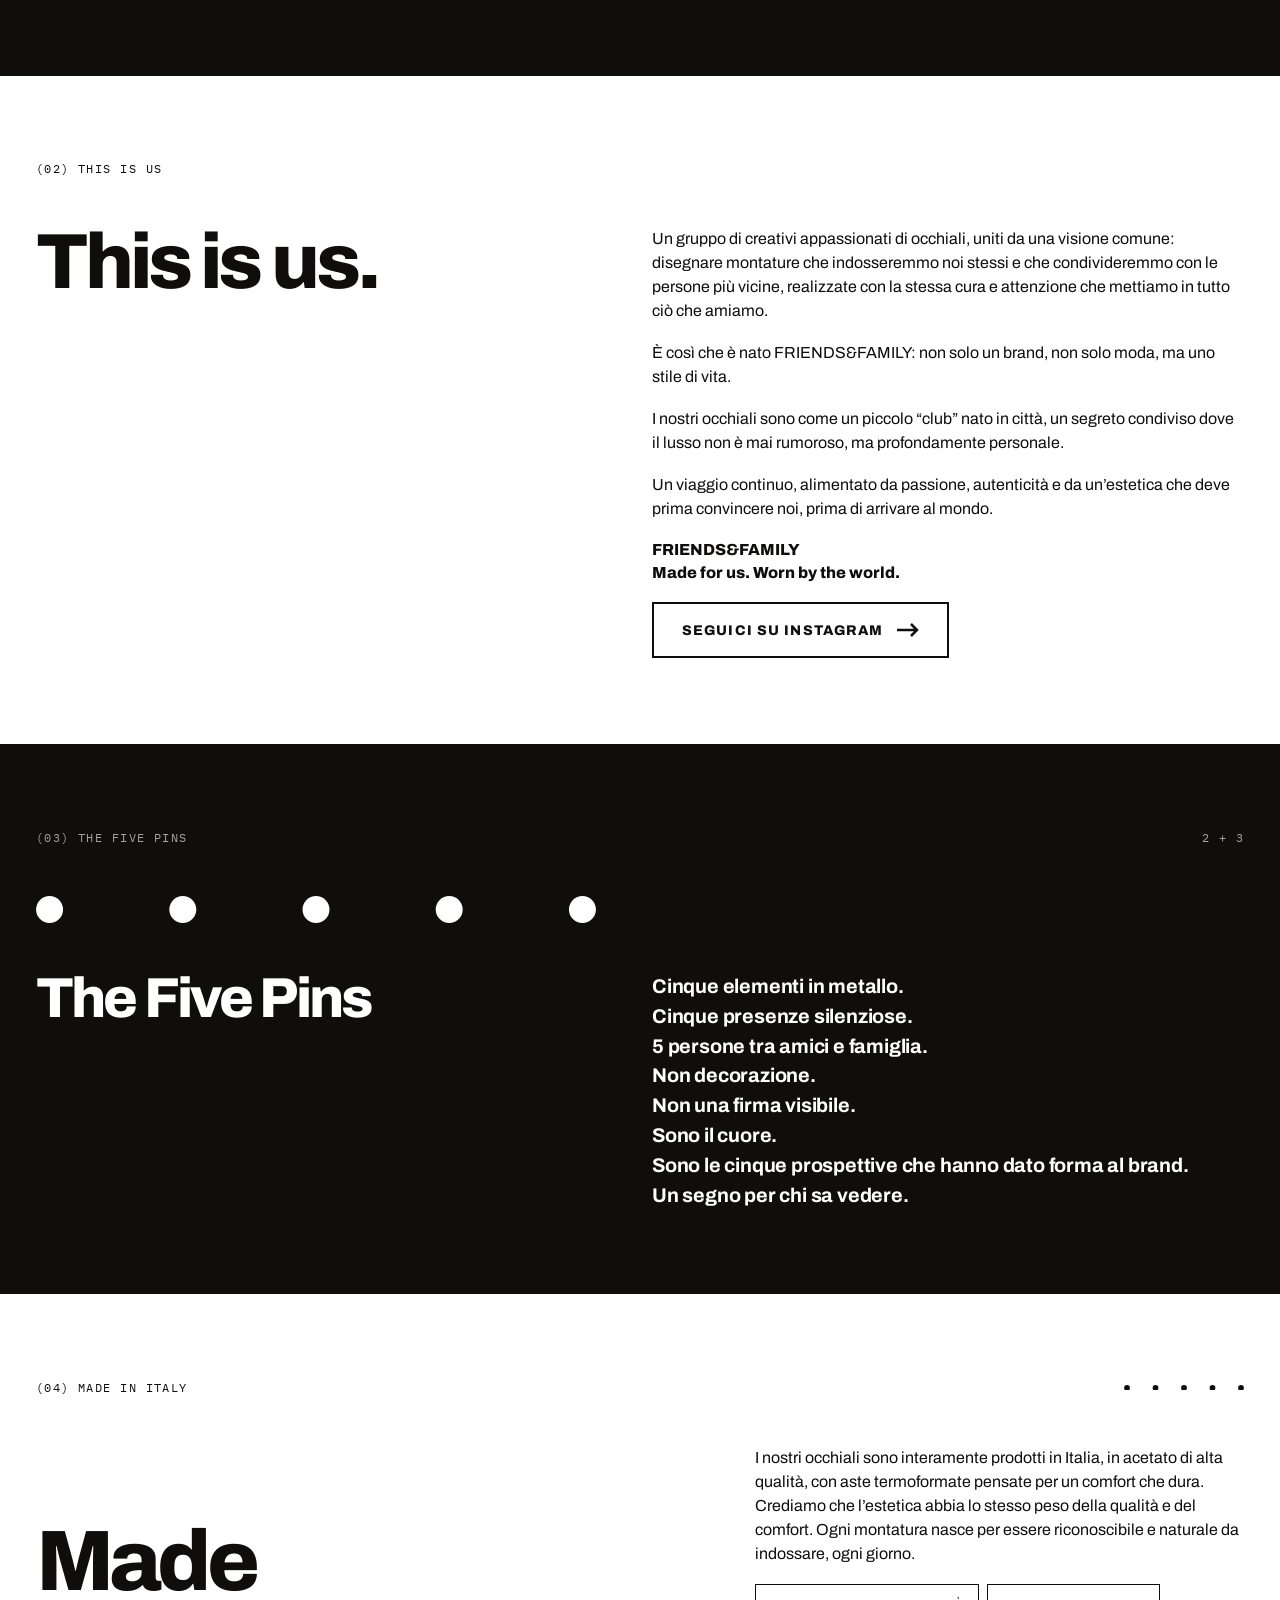
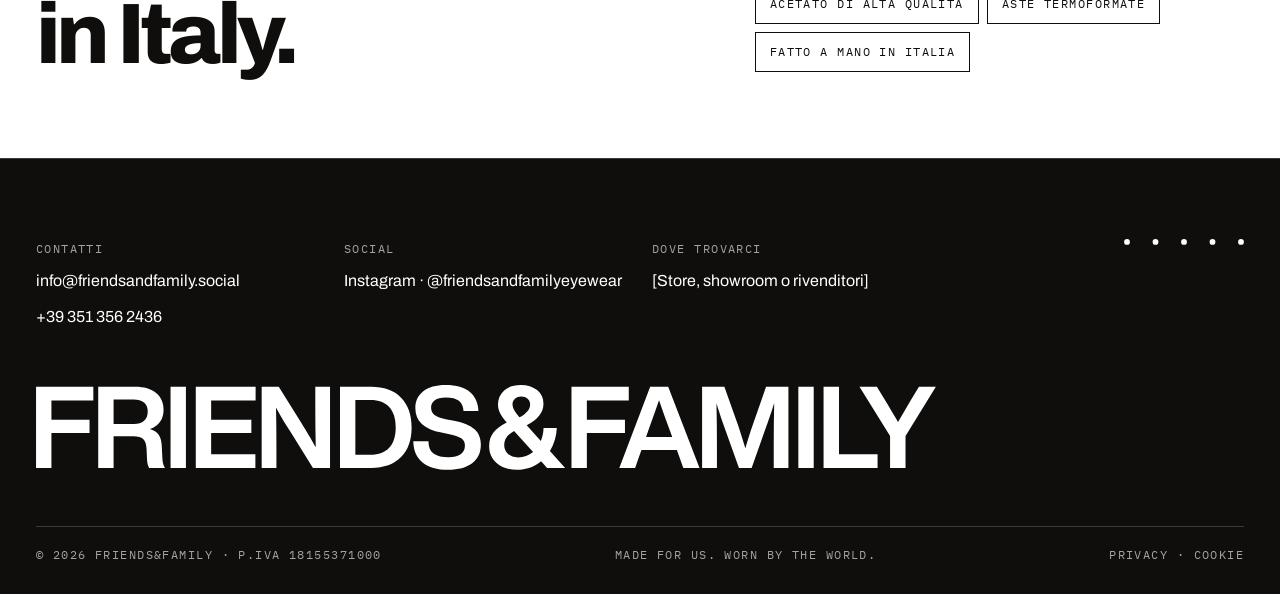
==== commit ee856a2b: "Footer: P.IVA 18155371000 Co-Authored-By: Claude Opus 5.5 <noreply@anthropic.com> Claude-Session: ht" ====
--- a/index.html
+++ b/index.html
@@ -74,7 +74,7 @@
 <div class="foot-dots"><svg class="dots" viewBox="0 0 216 10.4" aria-hidden="true"><circle cx="5.2" cy="5.2" r="5.2"/><circle cx="56.6" cy="5.2" r="5.2"/><circle cx="108.0" cy="5.2" r="5.2"/><circle cx="159.4" cy="5.2" r="5.2"/><circle cx="210.8" cy="5.2" r="5.2"/></svg></div>
 </div>
 <svg class="foot-logo" viewBox="380.3 485.4 1159.5 109.2" aria-hidden="true"><path fill="currentColor" d="M454.1 505.5L400.1 505.5L400.1 530.2L449.2 530.2L449.2 547.2L400.1 547.2L400.1 592.2L380.3 592.2L380.3 487.8L454.1 487.8ZM454.1 505.5M480.2 535.7L506.6 535.7C512.1 535.7 516.4 534.4 519.5 531.6C522.6 528.8 524.2 524.7 524.2 519.5C524.2 514.4 522.6 510.5 519.4 507.9C516.3 505.3 511.7 504 505.9 504L480.2 504ZM543.1 580.1C543.3 585.2 544.4 589.3 546.4 592.2L526 592.2C524.3 589.5 523.4 585.3 523.2 579.8L522.7 568.3C522.5 561.9 521 557.4 518.3 555C515.7 552.5 511.6 551.3 506 551.3L480.2 551.3L480.2 592.2L460.4 592.2L460.4 487.8L507.8 487.8C519.5 487.8 528.6 490.4 535 495.8C541.4 501.1 544.6 508.3 544.6 517.3C544.6 523.3 543.1 528.5 540.1 532.8C537.2 537.1 532.8 540.2 527.1 542.2C532.6 544 536.5 546.7 538.7 550.3C540.9 553.9 542.1 558.6 542.3 564.5ZM543.1 580.1M553.6 487.8L573.4 487.8L573.4 592.2L553.6 592.2ZM553.6 487.8M663.2 505.5L605.9 505.5L605.9 530.2L657.7 530.2L657.7 547.2L605.9 547.2L605.9 574.5L662.9 574.5L662.9 592.2L586.1 592.2L586.1 487.8L663.2 487.8ZM663.2 505.5M740.1 487.8L759.1 487.8L759.1 592.2L737.1 592.2L708.1 545.7C699.6 532.3 693.4 521.9 689.4 514.3C689.8 526.6 690 543.5 690 564.9L690 592.2L671 592.2L671 487.8L693 487.8L722.2 534.3C730.7 548.1 736.8 558.5 740.7 565.7C740.3 549.2 740.1 532.4 740.1 515.1ZM740.1 487.8M811.5 575.2C821.8 575.2 829.7 572.2 835.3 566.2C840.9 560.2 843.7 551.4 843.7 540C843.7 528.6 840.9 519.8 835.3 513.8C829.7 507.8 821.8 504.8 811.5 504.8L791.7 504.8L791.7 575.2ZM811.8 487.8C828.5 487.8 841.5 492.4 850.6 501.8C859.7 511.1 864.2 523.9 864.2 540C864.2 556.1 859.7 568.9 850.6 578.2C841.5 587.6 828.5 592.2 811.8 592.2L771.9 592.2L771.9 487.8ZM811.8 487.8M911.2 594.6C897.1 594.6 886.1 591.4 878.3 585.1C870.5 578.8 866.5 569.7 866.4 557.8L885.9 557.8C886 565.5 888.3 570.9 892.9 574C897.4 577.1 903.7 578.6 911.8 578.6C918.6 578.6 923.8 577.3 927.4 574.7C931.1 572.1 932.9 568.4 932.9 563.5C932.9 559.4 931.3 556.2 928.2 554.1C925.1 551.9 919.5 550 911.5 548.4L902.7 546.6C880.2 542.4 869 531.8 869 514.9C869 506 872.4 498.9 879.2 493.5C886 488.1 895.6 485.4 907.8 485.4C921.9 485.4 932.4 488.4 939.3 494.4C946.3 500.3 949.9 508.5 950.3 518.9L931.1 518.9C930.7 513 928.8 508.6 925.2 505.7C921.7 502.9 916 501.4 908.1 501.4C901.9 501.4 897.2 502.6 894.1 504.9C890.9 507.2 889.3 510.3 889.3 514.3C889.3 518.5 890.8 521.8 893.7 524C896.6 526.3 902 528.2 909.7 529.7L918.8 531.5C931 533.9 939.8 537.6 945.3 542.5C950.7 547.4 953.4 554 953.4 562.5C953.4 572.7 949.7 580.6 942.2 586.2C934.7 591.8 924.4 594.6 911.2 594.6M1005.5 500.2C1002.2 500.2 999.6 501.2 997.4 503.1C995.2 505 994.2 507.5 994.2 510.5C994.2 514.8 997.2 520.2 1003.1 526.8L1003.4 527.1C1012.4 522.1 1016.9 516.6 1016.9 510.5C1016.9 507.6 1015.8 505.1 1013.7 503.2C1011.5 501.2 1008.8 500.2 1005.5 500.2M1001.5 578.7C1008.7 578.7 1015.2 576.4 1020.7 571.8L996.2 544.6C987.7 549.2 983.5 555.3 983.5 562.6C983.5 567 985.1 570.8 988.3 574C991.5 577.2 995.9 578.7 1001.5 578.7M1062 592.2L1038.8 592.2L1031.1 583.6C1022.2 590.9 1011.8 594.6 999.9 594.6C988.8 594.6 980.1 591.7 973.7 586C967.3 580.3 964.1 573 964.1 564.1C964.1 557.2 966 551.4 969.7 546.7C973.5 541.9 979.2 537.7 986.8 533.8C982.8 529.2 979.9 525.2 978.2 521.7C976.4 518.1 975.5 514.4 975.5 510.5C975.5 503.4 978.2 497.4 983.5 492.6C988.7 487.8 995.9 485.4 1004.9 485.4C1013.4 485.4 1020.4 487.6 1025.9 492C1031.3 496.4 1034.1 502.3 1034.1 509.6C1034.1 520.7 1026.9 529.9 1012.5 537.4L1030.7 557.6C1032.9 552.3 1034 546.8 1034.2 540.9L1051.3 540.9C1050.8 551.7 1047.8 561.6 1042.4 570.5ZM1062 592.2M1144 505.5L1090 505.5L1090 530.2L1139.1 530.2L1139.1 547.2L1090 547.2L1090 592.2L1070.2 592.2L1070.2 487.8L1144 487.8ZM1144 505.5M1166.3 552.3L1200 552.3L1195.9 541C1192.3 531.6 1188 519.7 1183 505.2C1178.7 517.8 1174.4 529.8 1170.2 541ZM1214.3 592.2L1206 569.2L1160.3 569.2L1152.2 592.2L1131.8 592.2L1171.6 487.8L1194.8 487.8L1235.2 592.2ZM1214.3 592.2M1320.9 487.8L1349.7 487.8L1349.7 592.2L1330.8 592.2L1330.8 560.4C1330.8 542.7 1331 525.4 1331.4 508.6C1329.3 515.6 1326.7 523.7 1323.4 532.7L1302.3 592.2L1286 592.2L1264.7 532.7C1261.5 523.2 1258.9 515.2 1257 508.9C1257.4 525.6 1257.6 542.8 1257.6 560.4L1257.6 592.2L1238.5 592.2L1238.5 487.8L1267.2 487.8L1285.3 538.5C1288.2 547.5 1291.2 557 1294.2 566.9C1297.3 556.3 1300.4 546.5 1303.5 537.5ZM1320.9 487.8M1362.5 487.8L1382.3 487.8L1382.3 592.2L1362.5 592.2ZM1362.5 487.8M1414.9 574.5L1464.6 574.5L1464.6 592.2L1395 592.2L1395 487.8L1414.9 487.8ZM1414.9 574.5M1517.9 487.8L1539.7 487.8L1500.6 551L1500.6 592.2L1480.7 592.2L1480.7 551L1441.3 487.8L1463.7 487.8L1475.3 506.7C1484.1 521.4 1489.4 530.2 1491 533.1C1494.6 526.6 1499.8 517.8 1506.4 506.5ZM1517.9 487.8"></path></svg>
-<div class="foot-bar mono dim"><span>© 2026 Friends&amp;Family · P.IVA [numero]</span><span>Made for us. Worn by the world.</span><span>Privacy · Cookie</span></div>
+<div class="foot-bar mono dim"><span>© 2026 Friends&amp;Family · P.IVA 18155371000</span><span>Made for us. Worn by the world.</span><span>Privacy · Cookie</span></div>
 </footer>
 <script src="assets/js/site.js"></script>
 </body>
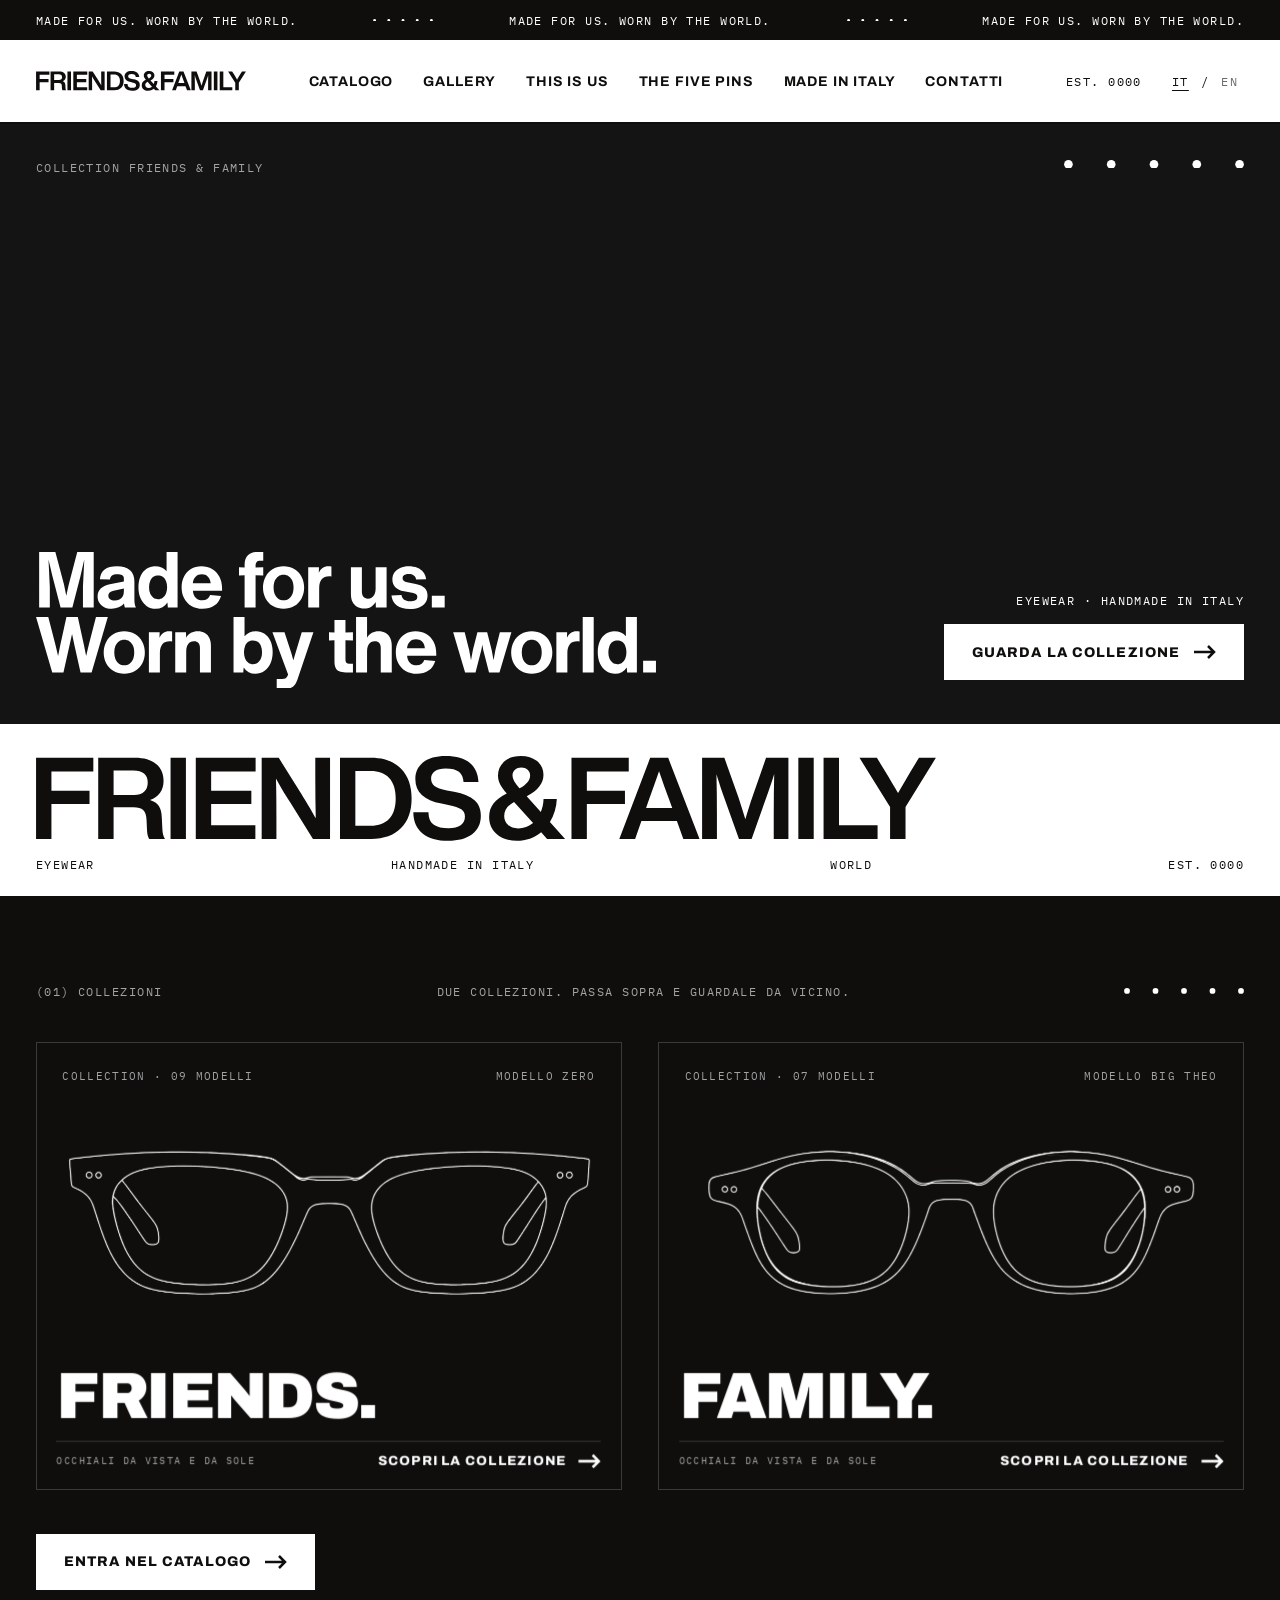
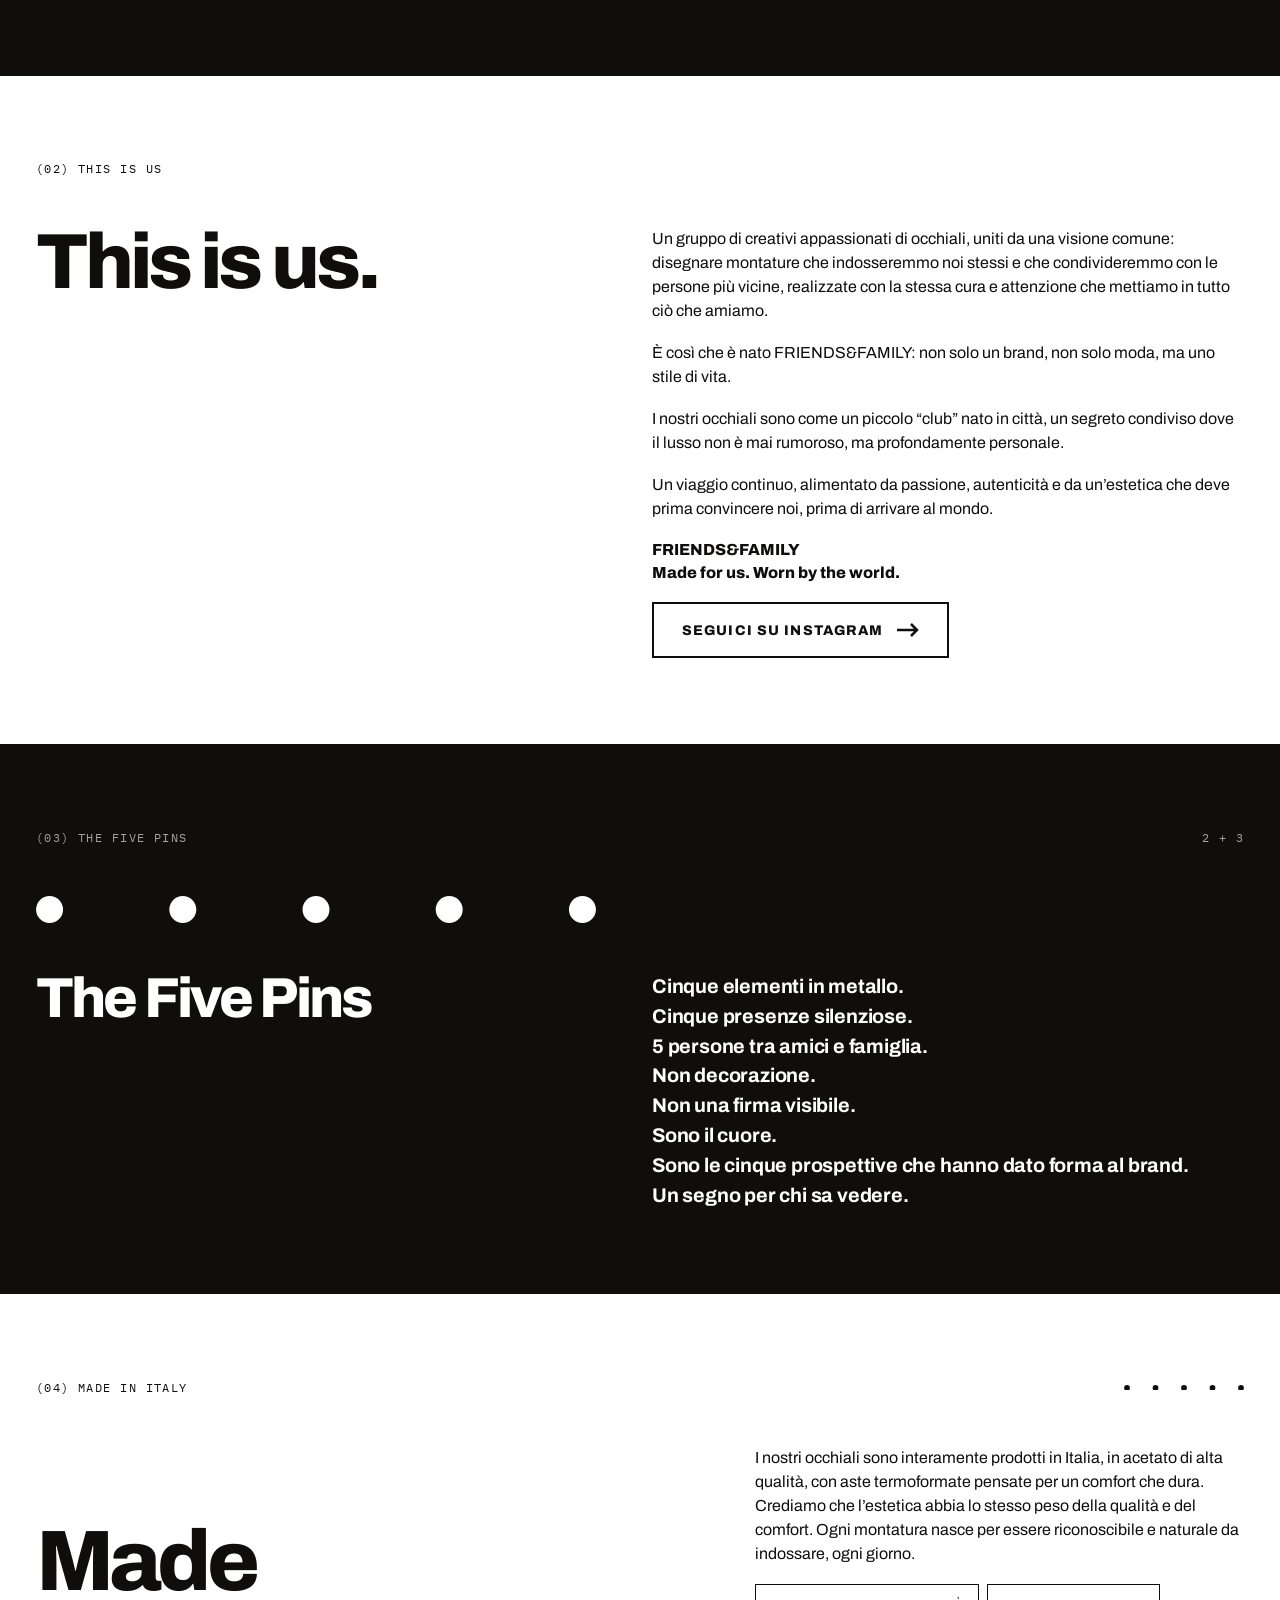
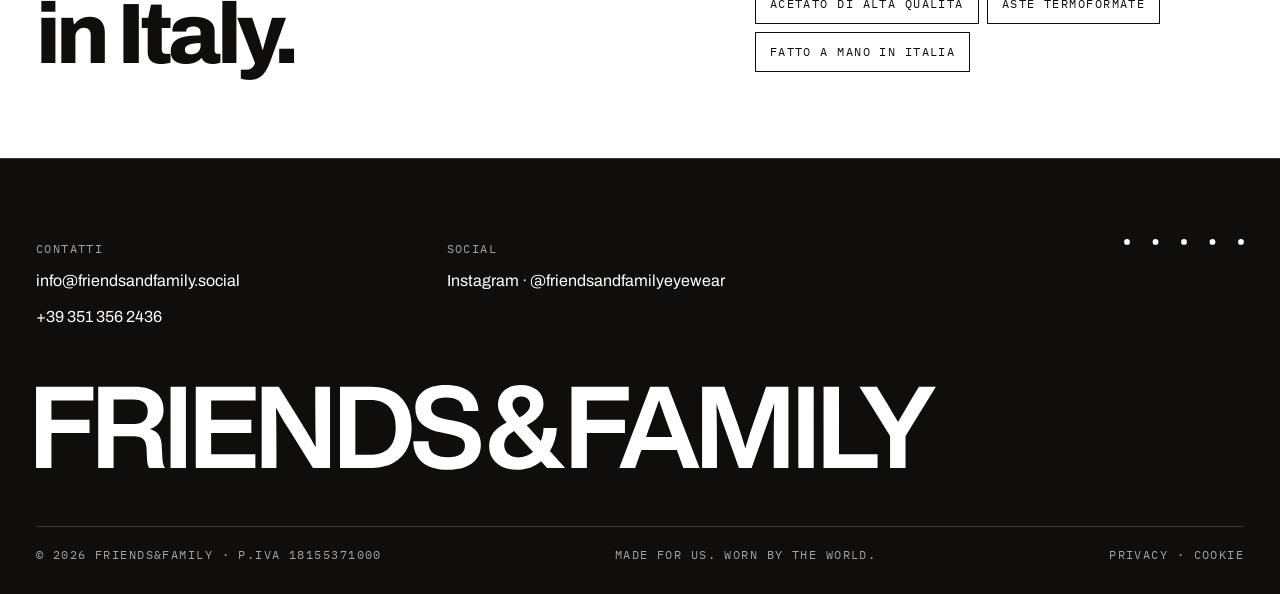
==== commit 2f38de17: "Footer: tolto "Dove trovarci" Co-Authored-By: Claude Opus 5.5 <noreply@anthropic.com> Claude-Session" ====
--- a/index.html
+++ b/index.html
@@ -70,7 +70,6 @@
 <div class="foot-grid">
 <div><span class="mono dim">Contatti</span><a href="mailto:info@friendsandfamily.social">info@friendsandfamily.social</a><a href="tel:+393513562436">+39 351 356 2436</a></div>
 <div><span class="mono dim">Social</span><a href="https://www.instagram.com/friendsandfamilyeyewear/">Instagram · @friendsandfamilyeyewear</a></div>
-<div><span class="mono dim">Dove trovarci</span><span>[Store, showroom o rivenditori]</span></div>
 <div class="foot-dots"><svg class="dots" viewBox="0 0 216 10.4" aria-hidden="true"><circle cx="5.2" cy="5.2" r="5.2"/><circle cx="56.6" cy="5.2" r="5.2"/><circle cx="108.0" cy="5.2" r="5.2"/><circle cx="159.4" cy="5.2" r="5.2"/><circle cx="210.8" cy="5.2" r="5.2"/></svg></div>
 </div>
 <svg class="foot-logo" viewBox="380.3 485.4 1159.5 109.2" aria-hidden="true"><path fill="currentColor" d="M454.1 505.5L400.1 505.5L400.1 530.2L449.2 530.2L449.2 547.2L400.1 547.2L400.1 592.2L380.3 592.2L380.3 487.8L454.1 487.8ZM454.1 505.5M480.2 535.7L506.6 535.7C512.1 535.7 516.4 534.4 519.5 531.6C522.6 528.8 524.2 524.7 524.2 519.5C524.2 514.4 522.6 510.5 519.4 507.9C516.3 505.3 511.7 504 505.9 504L480.2 504ZM543.1 580.1C543.3 585.2 544.4 589.3 546.4 592.2L526 592.2C524.3 589.5 523.4 585.3 523.2 579.8L522.7 568.3C522.5 561.9 521 557.4 518.3 555C515.7 552.5 511.6 551.3 506 551.3L480.2 551.3L480.2 592.2L460.4 592.2L460.4 487.8L507.8 487.8C519.5 487.8 528.6 490.4 535 495.8C541.4 501.1 544.6 508.3 544.6 517.3C544.6 523.3 543.1 528.5 540.1 532.8C537.2 537.1 532.8 540.2 527.1 542.2C532.6 544 536.5 546.7 538.7 550.3C540.9 553.9 542.1 558.6 542.3 564.5ZM543.1 580.1M553.6 487.8L573.4 487.8L573.4 592.2L553.6 592.2ZM553.6 487.8M663.2 505.5L605.9 505.5L605.9 530.2L657.7 530.2L657.7 547.2L605.9 547.2L605.9 574.5L662.9 574.5L662.9 592.2L586.1 592.2L586.1 487.8L663.2 487.8ZM663.2 505.5M740.1 487.8L759.1 487.8L759.1 592.2L737.1 592.2L708.1 545.7C699.6 532.3 693.4 521.9 689.4 514.3C689.8 526.6 690 543.5 690 564.9L690 592.2L671 592.2L671 487.8L693 487.8L722.2 534.3C730.7 548.1 736.8 558.5 740.7 565.7C740.3 549.2 740.1 532.4 740.1 515.1ZM740.1 487.8M811.5 575.2C821.8 575.2 829.7 572.2 835.3 566.2C840.9 560.2 843.7 551.4 843.7 540C843.7 528.6 840.9 519.8 835.3 513.8C829.7 507.8 821.8 504.8 811.5 504.8L791.7 504.8L791.7 575.2ZM811.8 487.8C828.5 487.8 841.5 492.4 850.6 501.8C859.7 511.1 864.2 523.9 864.2 540C864.2 556.1 859.7 568.9 850.6 578.2C841.5 587.6 828.5 592.2 811.8 592.2L771.9 592.2L771.9 487.8ZM811.8 487.8M911.2 594.6C897.1 594.6 886.1 591.4 878.3 585.1C870.5 578.8 866.5 569.7 866.4 557.8L885.9 557.8C886 565.5 888.3 570.9 892.9 574C897.4 577.1 903.7 578.6 911.8 578.6C918.6 578.6 923.8 577.3 927.4 574.7C931.1 572.1 932.9 568.4 932.9 563.5C932.9 559.4 931.3 556.2 928.2 554.1C925.1 551.9 919.5 550 911.5 548.4L902.7 546.6C880.2 542.4 869 531.8 869 514.9C869 506 872.4 498.9 879.2 493.5C886 488.1 895.6 485.4 907.8 485.4C921.9 485.4 932.4 488.4 939.3 494.4C946.3 500.3 949.9 508.5 950.3 518.9L931.1 518.9C930.7 513 928.8 508.6 925.2 505.7C921.7 502.9 916 501.4 908.1 501.4C901.9 501.4 897.2 502.6 894.1 504.9C890.9 507.2 889.3 510.3 889.3 514.3C889.3 518.5 890.8 521.8 893.7 524C896.6 526.3 902 528.2 909.7 529.7L918.8 531.5C931 533.9 939.8 537.6 945.3 542.5C950.7 547.4 953.4 554 953.4 562.5C953.4 572.7 949.7 580.6 942.2 586.2C934.7 591.8 924.4 594.6 911.2 594.6M1005.5 500.2C1002.2 500.2 999.6 501.2 997.4 503.1C995.2 505 994.2 507.5 994.2 510.5C994.2 514.8 997.2 520.2 1003.1 526.8L1003.4 527.1C1012.4 522.1 1016.9 516.6 1016.9 510.5C1016.9 507.6 1015.8 505.1 1013.7 503.2C1011.5 501.2 1008.8 500.2 1005.5 500.2M1001.5 578.7C1008.7 578.7 1015.2 576.4 1020.7 571.8L996.2 544.6C987.7 549.2 983.5 555.3 983.5 562.6C983.5 567 985.1 570.8 988.3 574C991.5 577.2 995.9 578.7 1001.5 578.7M1062 592.2L1038.8 592.2L1031.1 583.6C1022.2 590.9 1011.8 594.6 999.9 594.6C988.8 594.6 980.1 591.7 973.7 586C967.3 580.3 964.1 573 964.1 564.1C964.1 557.2 966 551.4 969.7 546.7C973.5 541.9 979.2 537.7 986.8 533.8C982.8 529.2 979.9 525.2 978.2 521.7C976.4 518.1 975.5 514.4 975.5 510.5C975.5 503.4 978.2 497.4 983.5 492.6C988.7 487.8 995.9 485.4 1004.9 485.4C1013.4 485.4 1020.4 487.6 1025.9 492C1031.3 496.4 1034.1 502.3 1034.1 509.6C1034.1 520.7 1026.9 529.9 1012.5 537.4L1030.7 557.6C1032.9 552.3 1034 546.8 1034.2 540.9L1051.3 540.9C1050.8 551.7 1047.8 561.6 1042.4 570.5ZM1062 592.2M1144 505.5L1090 505.5L1090 530.2L1139.1 530.2L1139.1 547.2L1090 547.2L1090 592.2L1070.2 592.2L1070.2 487.8L1144 487.8ZM1144 505.5M1166.3 552.3L1200 552.3L1195.9 541C1192.3 531.6 1188 519.7 1183 505.2C1178.7 517.8 1174.4 529.8 1170.2 541ZM1214.3 592.2L1206 569.2L1160.3 569.2L1152.2 592.2L1131.8 592.2L1171.6 487.8L1194.8 487.8L1235.2 592.2ZM1214.3 592.2M1320.9 487.8L1349.7 487.8L1349.7 592.2L1330.8 592.2L1330.8 560.4C1330.8 542.7 1331 525.4 1331.4 508.6C1329.3 515.6 1326.7 523.7 1323.4 532.7L1302.3 592.2L1286 592.2L1264.7 532.7C1261.5 523.2 1258.9 515.2 1257 508.9C1257.4 525.6 1257.6 542.8 1257.6 560.4L1257.6 592.2L1238.5 592.2L1238.5 487.8L1267.2 487.8L1285.3 538.5C1288.2 547.5 1291.2 557 1294.2 566.9C1297.3 556.3 1300.4 546.5 1303.5 537.5ZM1320.9 487.8M1362.5 487.8L1382.3 487.8L1382.3 592.2L1362.5 592.2ZM1362.5 487.8M1414.9 574.5L1464.6 574.5L1464.6 592.2L1395 592.2L1395 487.8L1414.9 487.8ZM1414.9 574.5M1517.9 487.8L1539.7 487.8L1500.6 551L1500.6 592.2L1480.7 592.2L1480.7 551L1441.3 487.8L1463.7 487.8L1475.3 506.7C1484.1 521.4 1489.4 530.2 1491 533.1C1494.6 526.6 1499.8 517.8 1506.4 506.5ZM1517.9 487.8"></path></svg>
--- a/assets/css/style.css
+++ b/assets/css/style.css
@@ -123,7 +123,7 @@
 
 /* footer */
 .site-footer { background: var(--ink); color: var(--paper); padding: 80px var(--pad) 32px; display: flex; flex-direction: column; gap: 56px; }
-.foot-grid { display: grid; grid-template-columns: repeat(4, minmax(0, 1fr)); gap: 24px; font-size: 16px; line-height: 1.6; }
+.foot-grid { display: grid; grid-template-columns: repeat(3, minmax(0, 1fr)); gap: 24px; font-size: 16px; line-height: 1.6; }
 .foot-grid > div { display: flex; flex-direction: column; gap: 10px; }
 .foot-dots { align-items: flex-end; }
 .foot-logo { width: min(900px, 100%); height: auto; color: var(--paper); }
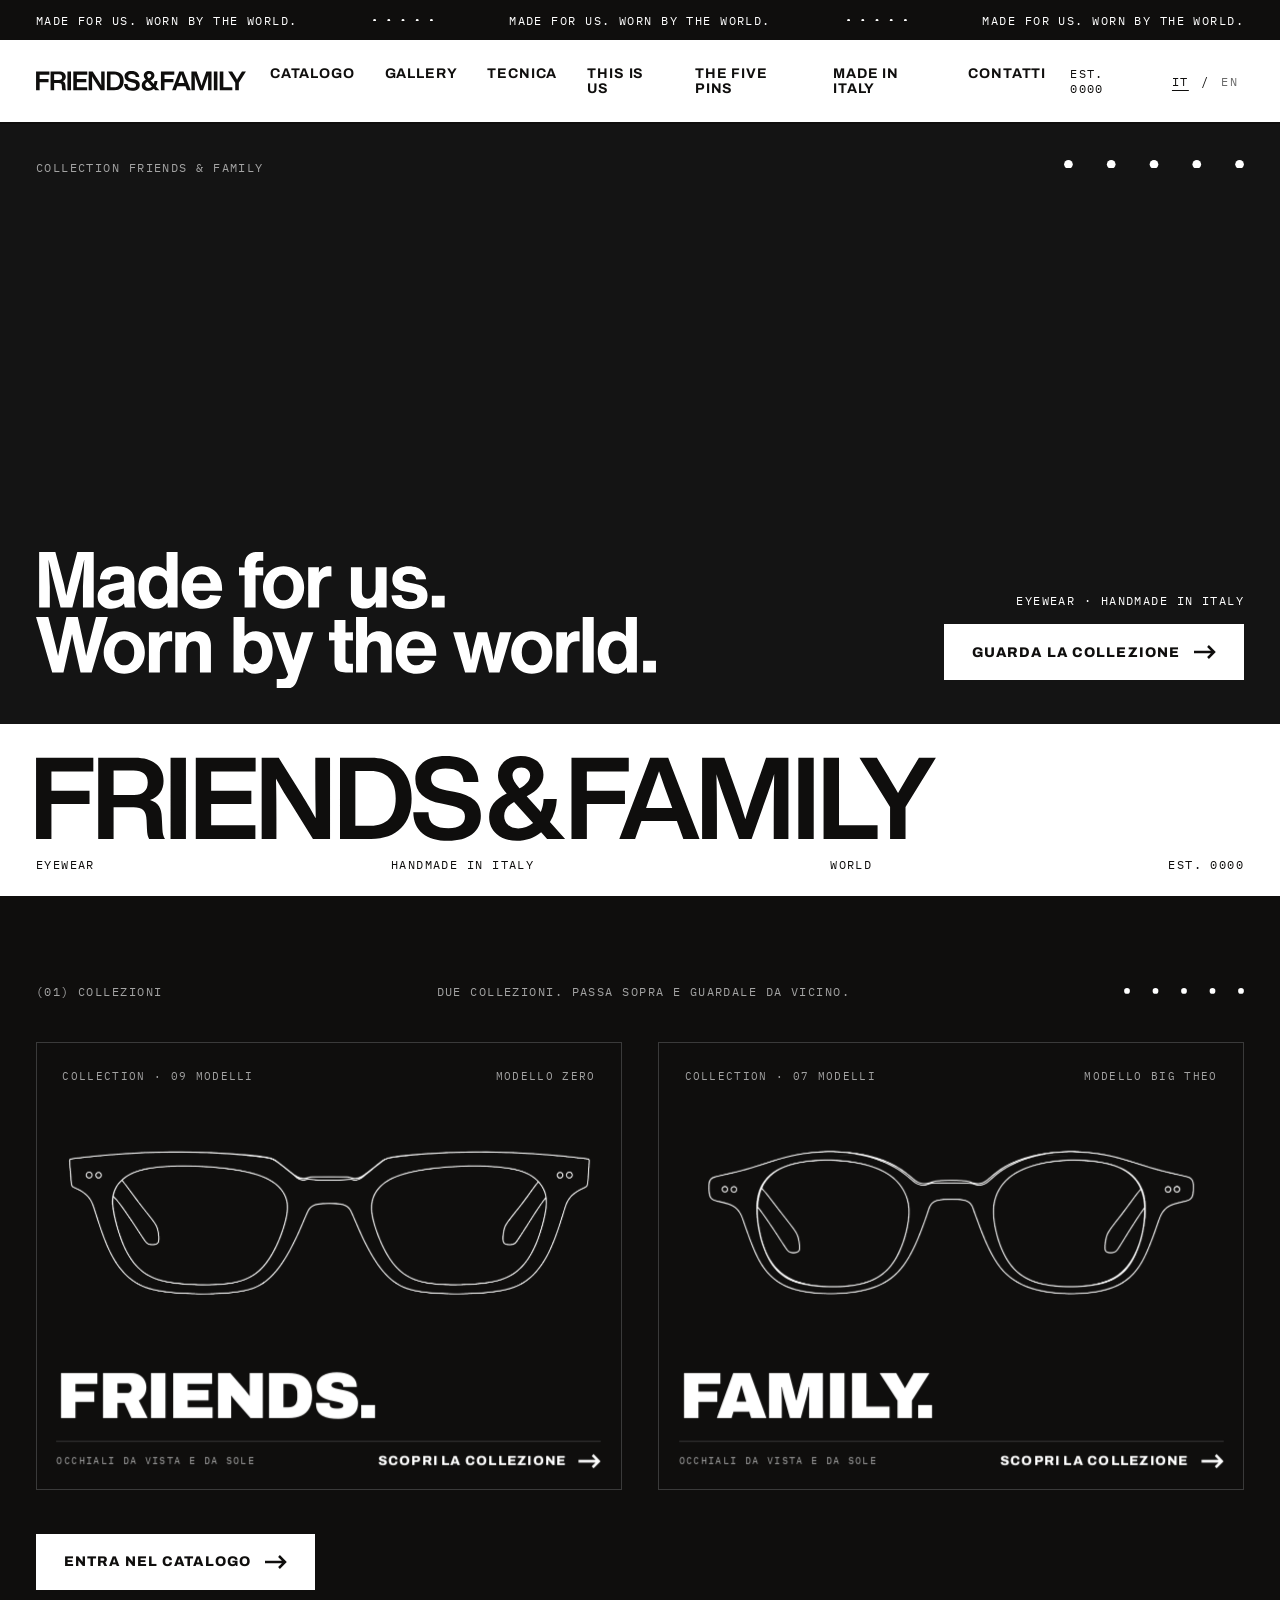
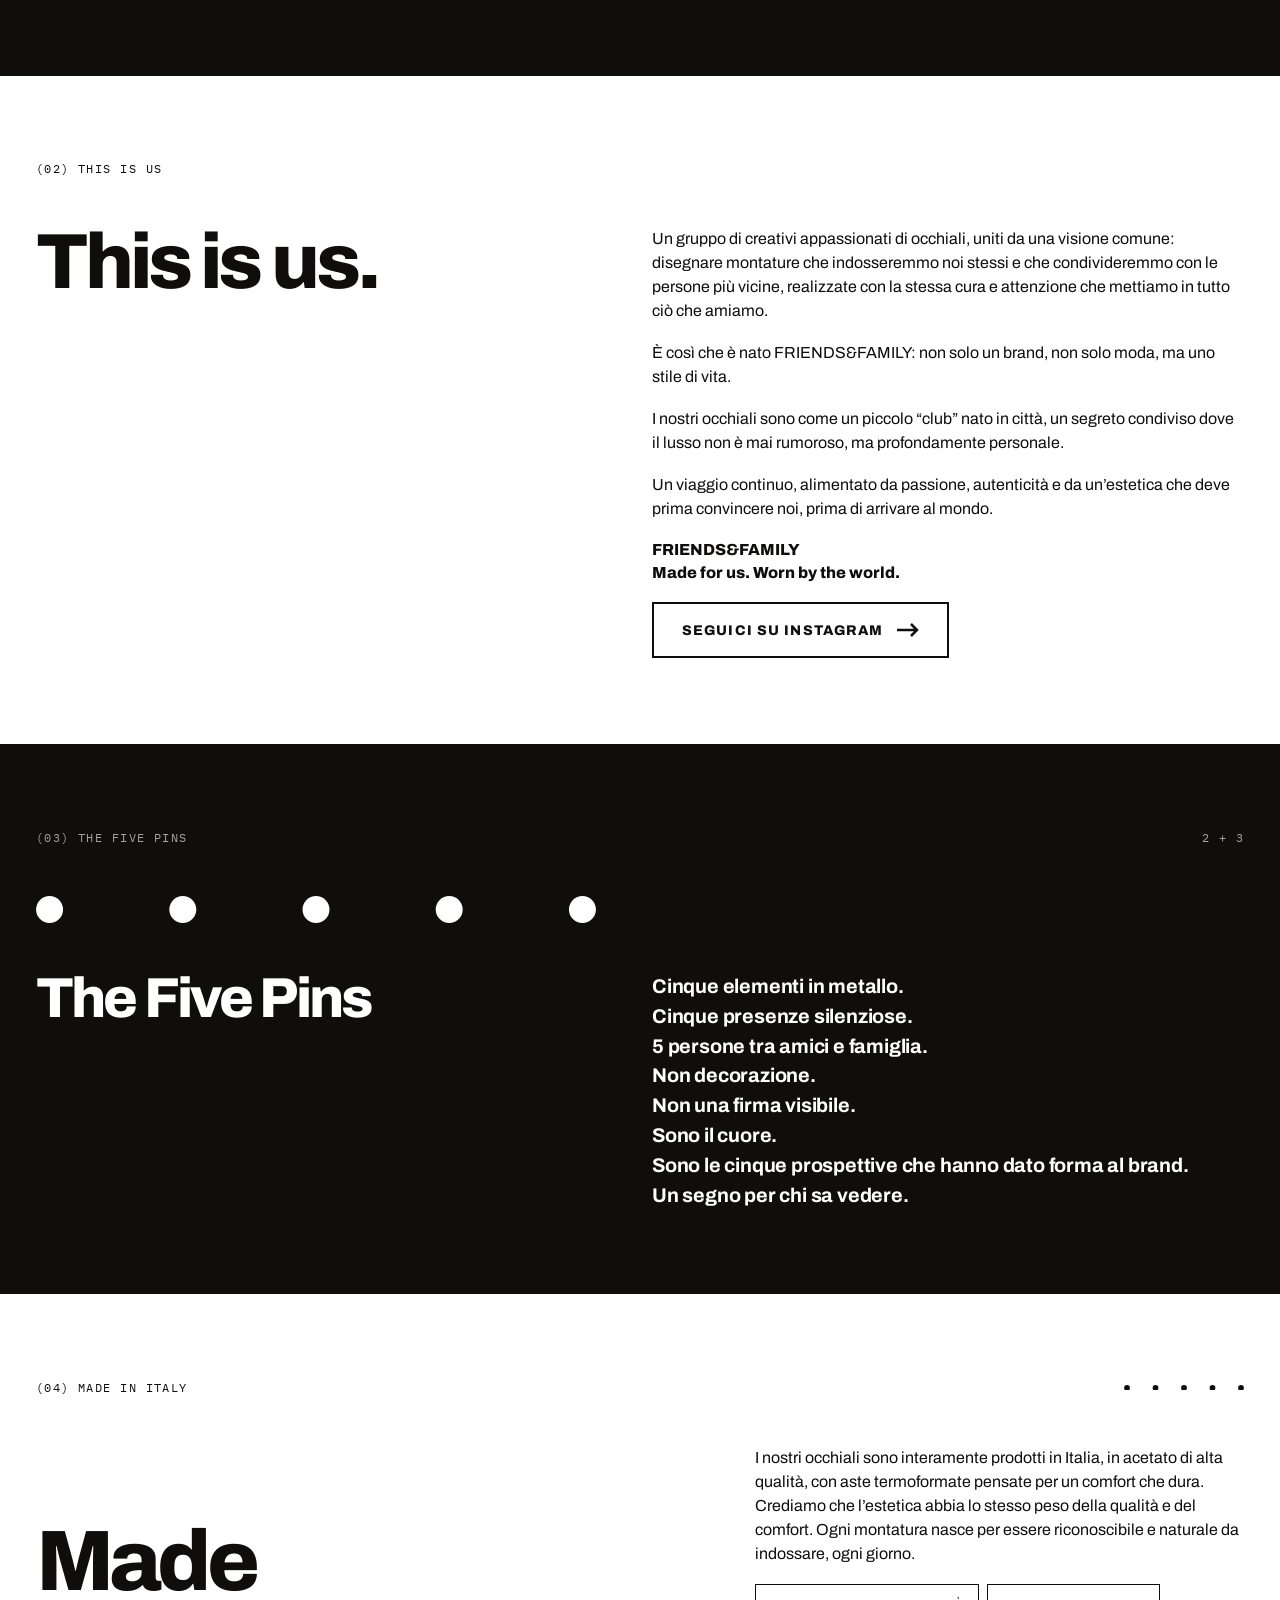
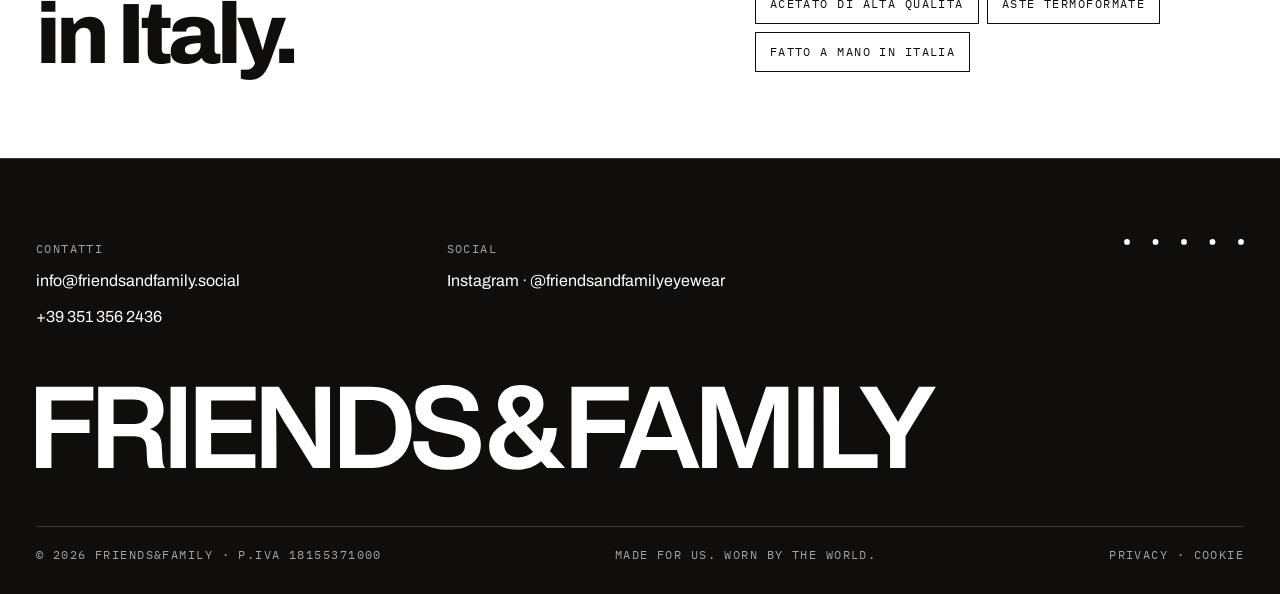
==== commit e40208fe: "Nuova pagina Tecnica: occhiale 3D interattivo (IT/EN) e link nel menu Co-Authored-By: Claude Opus 5." ====
--- a/index.html
+++ b/index.html
@@ -18,7 +18,7 @@
 <div class="topbar"><span>Made for us. Worn by the world.</span><svg class="dots" viewBox="0 0 216 10.4" aria-hidden="true"><circle cx="5.2" cy="5.2" r="5.2"/><circle cx="56.6" cy="5.2" r="5.2"/><circle cx="108.0" cy="5.2" r="5.2"/><circle cx="159.4" cy="5.2" r="5.2"/><circle cx="210.8" cy="5.2" r="5.2"/></svg><span class="hide-s">Made for us. Worn by the world.</span><svg class="dots hide-s" viewBox="0 0 216 10.4" aria-hidden="true"><circle cx="5.2" cy="5.2" r="5.2"/><circle cx="56.6" cy="5.2" r="5.2"/><circle cx="108.0" cy="5.2" r="5.2"/><circle cx="159.4" cy="5.2" r="5.2"/><circle cx="210.8" cy="5.2" r="5.2"/></svg><span class="hide-s">Made for us. Worn by the world.</span></div>
 <header class="site-header">
 <a class="brand" href="index.html" aria-label="Friends&amp;Family, home"><svg class="logo" viewBox="380.3 485.4 1159.5 109.2" aria-hidden="true"><path fill="currentColor" d="M454.1 505.5L400.1 505.5L400.1 530.2L449.2 530.2L449.2 547.2L400.1 547.2L400.1 592.2L380.3 592.2L380.3 487.8L454.1 487.8ZM454.1 505.5M480.2 535.7L506.6 535.7C512.1 535.7 516.4 534.4 519.5 531.6C522.6 528.8 524.2 524.7 524.2 519.5C524.2 514.4 522.6 510.5 519.4 507.9C516.3 505.3 511.7 504 505.9 504L480.2 504ZM543.1 580.1C543.3 585.2 544.4 589.3 546.4 592.2L526 592.2C524.3 589.5 523.4 585.3 523.2 579.8L522.7 568.3C522.5 561.9 521 557.4 518.3 555C515.7 552.5 511.6 551.3 506 551.3L480.2 551.3L480.2 592.2L460.4 592.2L460.4 487.8L507.8 487.8C519.5 487.8 528.6 490.4 535 495.8C541.4 501.1 544.6 508.3 544.6 517.3C544.6 523.3 543.1 528.5 540.1 532.8C537.2 537.1 532.8 540.2 527.1 542.2C532.6 544 536.5 546.7 538.7 550.3C540.9 553.9 542.1 558.6 542.3 564.5ZM543.1 580.1M553.6 487.8L573.4 487.8L573.4 592.2L553.6 592.2ZM553.6 487.8M663.2 505.5L605.9 505.5L605.9 530.2L657.7 530.2L657.7 547.2L605.9 547.2L605.9 574.5L662.9 574.5L662.9 592.2L586.1 592.2L586.1 487.8L663.2 487.8ZM663.2 505.5M740.1 487.8L759.1 487.8L759.1 592.2L737.1 592.2L708.1 545.7C699.6 532.3 693.4 521.9 689.4 514.3C689.8 526.6 690 543.5 690 564.9L690 592.2L671 592.2L671 487.8L693 487.8L722.2 534.3C730.7 548.1 736.8 558.5 740.7 565.7C740.3 549.2 740.1 532.4 740.1 515.1ZM740.1 487.8M811.5 575.2C821.8 575.2 829.7 572.2 835.3 566.2C840.9 560.2 843.7 551.4 843.7 540C843.7 528.6 840.9 519.8 835.3 513.8C829.7 507.8 821.8 504.8 811.5 504.8L791.7 504.8L791.7 575.2ZM811.8 487.8C828.5 487.8 841.5 492.4 850.6 501.8C859.7 511.1 864.2 523.9 864.2 540C864.2 556.1 859.7 568.9 850.6 578.2C841.5 587.6 828.5 592.2 811.8 592.2L771.9 592.2L771.9 487.8ZM811.8 487.8M911.2 594.6C897.1 594.6 886.1 591.4 878.3 585.1C870.5 578.8 866.5 569.7 866.4 557.8L885.9 557.8C886 565.5 888.3 570.9 892.9 574C897.4 577.1 903.7 578.6 911.8 578.6C918.6 578.6 923.8 577.3 927.4 574.7C931.1 572.1 932.9 568.4 932.9 563.5C932.9 559.4 931.3 556.2 928.2 554.1C925.1 551.9 919.5 550 911.5 548.4L902.7 546.6C880.2 542.4 869 531.8 869 514.9C869 506 872.4 498.9 879.2 493.5C886 488.1 895.6 485.4 907.8 485.4C921.9 485.4 932.4 488.4 939.3 494.4C946.3 500.3 949.9 508.5 950.3 518.9L931.1 518.9C930.7 513 928.8 508.6 925.2 505.7C921.7 502.9 916 501.4 908.1 501.4C901.9 501.4 897.2 502.6 894.1 504.9C890.9 507.2 889.3 510.3 889.3 514.3C889.3 518.5 890.8 521.8 893.7 524C896.6 526.3 902 528.2 909.7 529.7L918.8 531.5C931 533.9 939.8 537.6 945.3 542.5C950.7 547.4 953.4 554 953.4 562.5C953.4 572.7 949.7 580.6 942.2 586.2C934.7 591.8 924.4 594.6 911.2 594.6M1005.5 500.2C1002.2 500.2 999.6 501.2 997.4 503.1C995.2 505 994.2 507.5 994.2 510.5C994.2 514.8 997.2 520.2 1003.1 526.8L1003.4 527.1C1012.4 522.1 1016.9 516.6 1016.9 510.5C1016.9 507.6 1015.8 505.1 1013.7 503.2C1011.5 501.2 1008.8 500.2 1005.5 500.2M1001.5 578.7C1008.7 578.7 1015.2 576.4 1020.7 571.8L996.2 544.6C987.7 549.2 983.5 555.3 983.5 562.6C983.5 567 985.1 570.8 988.3 574C991.5 577.2 995.9 578.7 1001.5 578.7M1062 592.2L1038.8 592.2L1031.1 583.6C1022.2 590.9 1011.8 594.6 999.9 594.6C988.8 594.6 980.1 591.7 973.7 586C967.3 580.3 964.1 573 964.1 564.1C964.1 557.2 966 551.4 969.7 546.7C973.5 541.9 979.2 537.7 986.8 533.8C982.8 529.2 979.9 525.2 978.2 521.7C976.4 518.1 975.5 514.4 975.5 510.5C975.5 503.4 978.2 497.4 983.5 492.6C988.7 487.8 995.9 485.4 1004.9 485.4C1013.4 485.4 1020.4 487.6 1025.9 492C1031.3 496.4 1034.1 502.3 1034.1 509.6C1034.1 520.7 1026.9 529.9 1012.5 537.4L1030.7 557.6C1032.9 552.3 1034 546.8 1034.2 540.9L1051.3 540.9C1050.8 551.7 1047.8 561.6 1042.4 570.5ZM1062 592.2M1144 505.5L1090 505.5L1090 530.2L1139.1 530.2L1139.1 547.2L1090 547.2L1090 592.2L1070.2 592.2L1070.2 487.8L1144 487.8ZM1144 505.5M1166.3 552.3L1200 552.3L1195.9 541C1192.3 531.6 1188 519.7 1183 505.2C1178.7 517.8 1174.4 529.8 1170.2 541ZM1214.3 592.2L1206 569.2L1160.3 569.2L1152.2 592.2L1131.8 592.2L1171.6 487.8L1194.8 487.8L1235.2 592.2ZM1214.3 592.2M1320.9 487.8L1349.7 487.8L1349.7 592.2L1330.8 592.2L1330.8 560.4C1330.8 542.7 1331 525.4 1331.4 508.6C1329.3 515.6 1326.7 523.7 1323.4 532.7L1302.3 592.2L1286 592.2L1264.7 532.7C1261.5 523.2 1258.9 515.2 1257 508.9C1257.4 525.6 1257.6 542.8 1257.6 560.4L1257.6 592.2L1238.5 592.2L1238.5 487.8L1267.2 487.8L1285.3 538.5C1288.2 547.5 1291.2 557 1294.2 566.9C1297.3 556.3 1300.4 546.5 1303.5 537.5ZM1320.9 487.8M1362.5 487.8L1382.3 487.8L1382.3 592.2L1362.5 592.2ZM1362.5 487.8M1414.9 574.5L1464.6 574.5L1464.6 592.2L1395 592.2L1395 487.8L1414.9 487.8ZM1414.9 574.5M1517.9 487.8L1539.7 487.8L1500.6 551L1500.6 592.2L1480.7 592.2L1480.7 551L1441.3 487.8L1463.7 487.8L1475.3 506.7C1484.1 521.4 1489.4 530.2 1491 533.1C1494.6 526.6 1499.8 517.8 1506.4 506.5ZM1517.9 487.8"></path></svg></a>
-<nav class="main-nav" id="main-nav" aria-label="Principale"><a href="catalogo.html">Catalogo</a><a href="gallery.html">Gallery</a><a href="index.html#this-is-us">This is us</a><a href="index.html#five-pins">The Five Pins</a><a href="index.html#made-in-italy">Made in Italy</a><a href="index.html#contatti">Contatti</a></nav>
+<nav class="main-nav" id="main-nav" aria-label="Principale"><a href="catalogo.html">Catalogo</a><a href="gallery.html">Gallery</a><a href="tecnica.html">Tecnica</a><a href="index.html#this-is-us">This is us</a><a href="index.html#five-pins">The Five Pins</a><a href="index.html#made-in-italy">Made in Italy</a><a href="index.html#contatti">Contatti</a></nav>
 <div class="header-right"><span class="mono hide-s">Est. 0000</span><div class="lang"><span aria-current="true">IT</span><span aria-hidden="true">/</span><a href="en/index.html" hreflang="en" lang="en" aria-label="English">EN</a></div>
 <button class="menu-btn" type="button" aria-expanded="false" aria-controls="main-nav" aria-label="Apri il menu"><span></span><span></span></button></div>
 </header>
--- a/assets/css/style.css
+++ b/assets/css/style.css
@@ -135,27 +135,15 @@
 .catalog.dark { --fg: #FFFFFF; --bg: #0F0E0D; --sub: #A3A3A3; --rule: #3A3A3A; }
 .catalog .sub { color: var(--sub); }
 
-/* two worlds: Optical / Sun */
-.worlds { display: flex; height: clamp(150px, 22vh, 200px); }
-.world { position: relative; flex: 1 1 0; min-width: 0; border: 0; padding: clamp(16px, 2.2vw, 32px); cursor: pointer; overflow: hidden; display: flex; flex-direction: column; justify-content: space-between; align-items: flex-start; text-align: left; font-family: inherit; transition: flex-grow .7s cubic-bezier(.2,.8,.2,1), filter .5s; }
-.w-vista { background: var(--paper); color: var(--ink); border-bottom: 2px solid var(--ink); }
-.w-sole { background: var(--ink); color: var(--paper); border-bottom: 2px solid var(--ink); }
-.world[aria-pressed="true"] { flex-grow: 1.7; }
-.world[aria-pressed="false"] .w-name { opacity: .45; }
-.world:hover .w-name { opacity: 1; }
-.world:focus-visible { outline: 3px solid #FF3B1F; outline-offset: -6px; }
-.w-meta { display: flex; justify-content: space-between; width: 100%; font-size: 11px; opacity: .7; }
-.w-name { position: relative; font-size: clamp(40px, 5vw, 72px); line-height: .86; font-weight: 900; letter-spacing: -.05em; text-transform: uppercase; transition: opacity .5s; }
-.w-sub { position: relative; font-size: 11px; opacity: .7; margin-top: -8px; }
-
 /* bar */
-.cat-bar { position: sticky; top: 84px; z-index: 20; background: var(--bg); display: flex; justify-content: space-between; align-items: center; gap: 16px; flex-wrap: wrap; padding-top: 18px; padding-bottom: 18px; border-bottom: 2px solid var(--rule); transition: background .6s; }
+.cat-bar { position: sticky; top: 84px; z-index: 20; background: var(--bg); display: flex; justify-content: space-between; align-items: center; gap: 16px; flex-wrap: wrap; padding-top: 28px; padding-bottom: 18px; border-bottom: 2px solid var(--rule); transition: background .6s; }
 .cat-bar-l { display: flex; align-items: baseline; gap: 16px; flex-wrap: wrap; }
 .h-cat { margin: 0; font-size: clamp(32px, 3.6vw, 52px); line-height: .9; font-weight: 900; letter-spacing: -.04em; text-transform: uppercase; }
 .h-cat span { color: var(--sub); }
 .cat-bar-r { display: flex; align-items: center; gap: 12px; flex-wrap: wrap; }
 .tabs { display: flex; gap: 6px; flex-wrap: wrap; }
 .tabs button { min-height: 44px; padding: 0 16px; background: transparent; color: var(--fg); border: 2px solid var(--fg); font-size: 12px; font-weight: 800; letter-spacing: .08em; text-transform: uppercase; cursor: pointer; }
+.tabs-mode { padding-left: 12px; border-left: 2px solid var(--rule); }
 .tabs button i { font-style: normal; font-family: var(--mono); font-weight: 400; opacity: .7; }
 .tabs button[aria-pressed="true"] { background: var(--fg); color: var(--bg); }
 
@@ -256,9 +244,9 @@
   .foot-grid { grid-template-columns: 1fr; gap: 28px; }
   .foot-dots { align-items: flex-start; }
   .foot-bar { flex-direction: column; gap: 6px; font-size: 10px; }
-  .worlds { height: 140px; }
-  .w-name { font-size: 32px; }
-  .world[aria-pressed="true"] { flex-grow: 1.4; }
+  .cat-bar-r { gap: 8px; width: 100%; }
+  .tabs-mode { padding-left: 0; border-left: 0; }
+  .tabs button { padding: 0 12px; font-size: 11px; }
   .cat-bar { top: 64px; padding-top: 12px; padding-bottom: 12px; }
   .grid { grid-template-columns: repeat(2, minmax(0, 1fr)); }
   .t-dots { display: none; }
@@ -274,3 +262,43 @@
 @media (prefers-reduced-motion: reduce) {
   *, *::before, *::after { animation: none !important; transition: none !important; scroll-behavior: auto !important; }
 }
+
+/* ---------- Tecnica: 3D frame ---------- */
+.tech { background: var(--ink); color: var(--paper); }
+.tech-top { display: flex; flex-direction: column; gap: 18px; padding-top: clamp(40px, 6vw, 80px); padding-bottom: clamp(28px, 4vw, 48px); }
+.tech-top .mono { color: #A3A3A3; }
+.tech-intro { margin: 0; max-width: 560px; font-size: 18px; line-height: 1.5; color: #D4D4D4; }
+.tech-lab { display: grid; grid-template-columns: minmax(0, 1fr) 420px; border-top: 1px solid #3A3A3A; border-bottom: 1px solid #3A3A3A; }
+.tech-stage { position: relative; height: clamp(520px, 72vh, 680px); perspective: 1600px; overflow: hidden; cursor: grab; touch-action: pan-y; user-select: none; -webkit-user-select: none; }
+.tech-stage.dragging { cursor: grabbing; }
+.scene, .scene * { box-sizing: border-box; }
+.hs { position: absolute; left: 0; top: 0; width: calc(40px / var(--s)); height: calc(40px / var(--s)); margin: calc(-20px / var(--s)) 0 0 calc(-20px / var(--s)); border: 0; border-radius: 50%; font-family: var(--mono); font-size: calc(13px / var(--s)); font-weight: 500; cursor: pointer; display: flex; align-items: center; justify-content: center; transition: background .4s, color .4s, box-shadow .3s; box-shadow: 0 0 0 6px rgba(255,255,255,.12); backface-visibility: visible; }
+.hs:hover { box-shadow: 0 0 0 9px rgba(255,255,255,.22); }
+.hs:focus-visible { outline: 3px solid #FF3B1F; outline-offset: 4px; }
+.tech-drag { position: absolute; left: var(--pad); bottom: 20px; color: #A3A3A3; font-size: 11px; pointer-events: none; }
+.tech-reset { position: absolute; right: var(--pad); bottom: 10px; min-height: 44px; padding: 0 14px; background: transparent; color: var(--paper); border: 2px solid #3A3A3A; cursor: pointer; font-size: 11px; }
+.tech-reset:hover { border-color: var(--paper); }
+.tech-panel { border-left: 1px solid #3A3A3A; padding: 36px 32px; display: flex; flex-direction: column; justify-content: space-between; gap: 32px; }
+.tech-info { display: flex; flex-direction: column; gap: 14px; min-height: 260px; }
+.tech-info .mono { color: #FF3B1F; }
+.tech-info h2 { margin: 0; font-size: clamp(32px, 2.9vw, 44px); overflow-wrap: anywhere; line-height: .9; font-weight: 900; letter-spacing: -.04em; text-transform: uppercase; }
+.tech-info p { margin: 0; font-size: 17px; line-height: 1.55; color: #D4D4D4; }
+.tech-info .btn { align-self: flex-start; cursor: pointer; border: 0; }
+.tech-info .btn[hidden] { display: none; }
+.tech-parts { display: flex; flex-direction: column; gap: 10px; }
+.tech-parts ol { list-style: none; margin: 0; padding: 0; display: grid; grid-template-columns: repeat(2, minmax(0, 1fr)); gap: 6px; }
+.tech-parts button { width: 100%; min-height: 48px; display: flex; align-items: center; gap: 10px; padding: 0 12px; background: transparent; color: var(--paper); border: 2px solid #3A3A3A; font-family: var(--sans); font-size: 13px; font-weight: 800; letter-spacing: .04em; text-transform: uppercase; text-align: left; cursor: pointer; transition: border-color .3s, background .3s, color .3s; }
+.tech-parts button .mono { font-size: 11px; color: #A3A3A3; }
+.tech-parts button:hover { border-color: var(--paper); }
+.tech-parts button[aria-pressed="true"] { background: var(--paper); color: var(--ink); border-color: var(--paper); }
+.tech-parts button[aria-pressed="true"] .mono { color: #FF3B1F; }
+@media (max-width: 900px) {
+  .tech-lab { grid-template-columns: 1fr; }
+  .tech-stage { height: 420px; }
+  .tech-panel { border-left: 0; border-top: 1px solid #3A3A3A; padding: 24px var(--pad) 32px; }
+  .tech-info { min-height: 0; }
+  .tech-info h2 { font-size: 34px; }
+  .tech-info p { font-size: 16px; }
+  .tech-intro { font-size: 16px; }
+}
+@media (prefers-reduced-motion: reduce) { .scene, .scene * { transition: none !important; } }
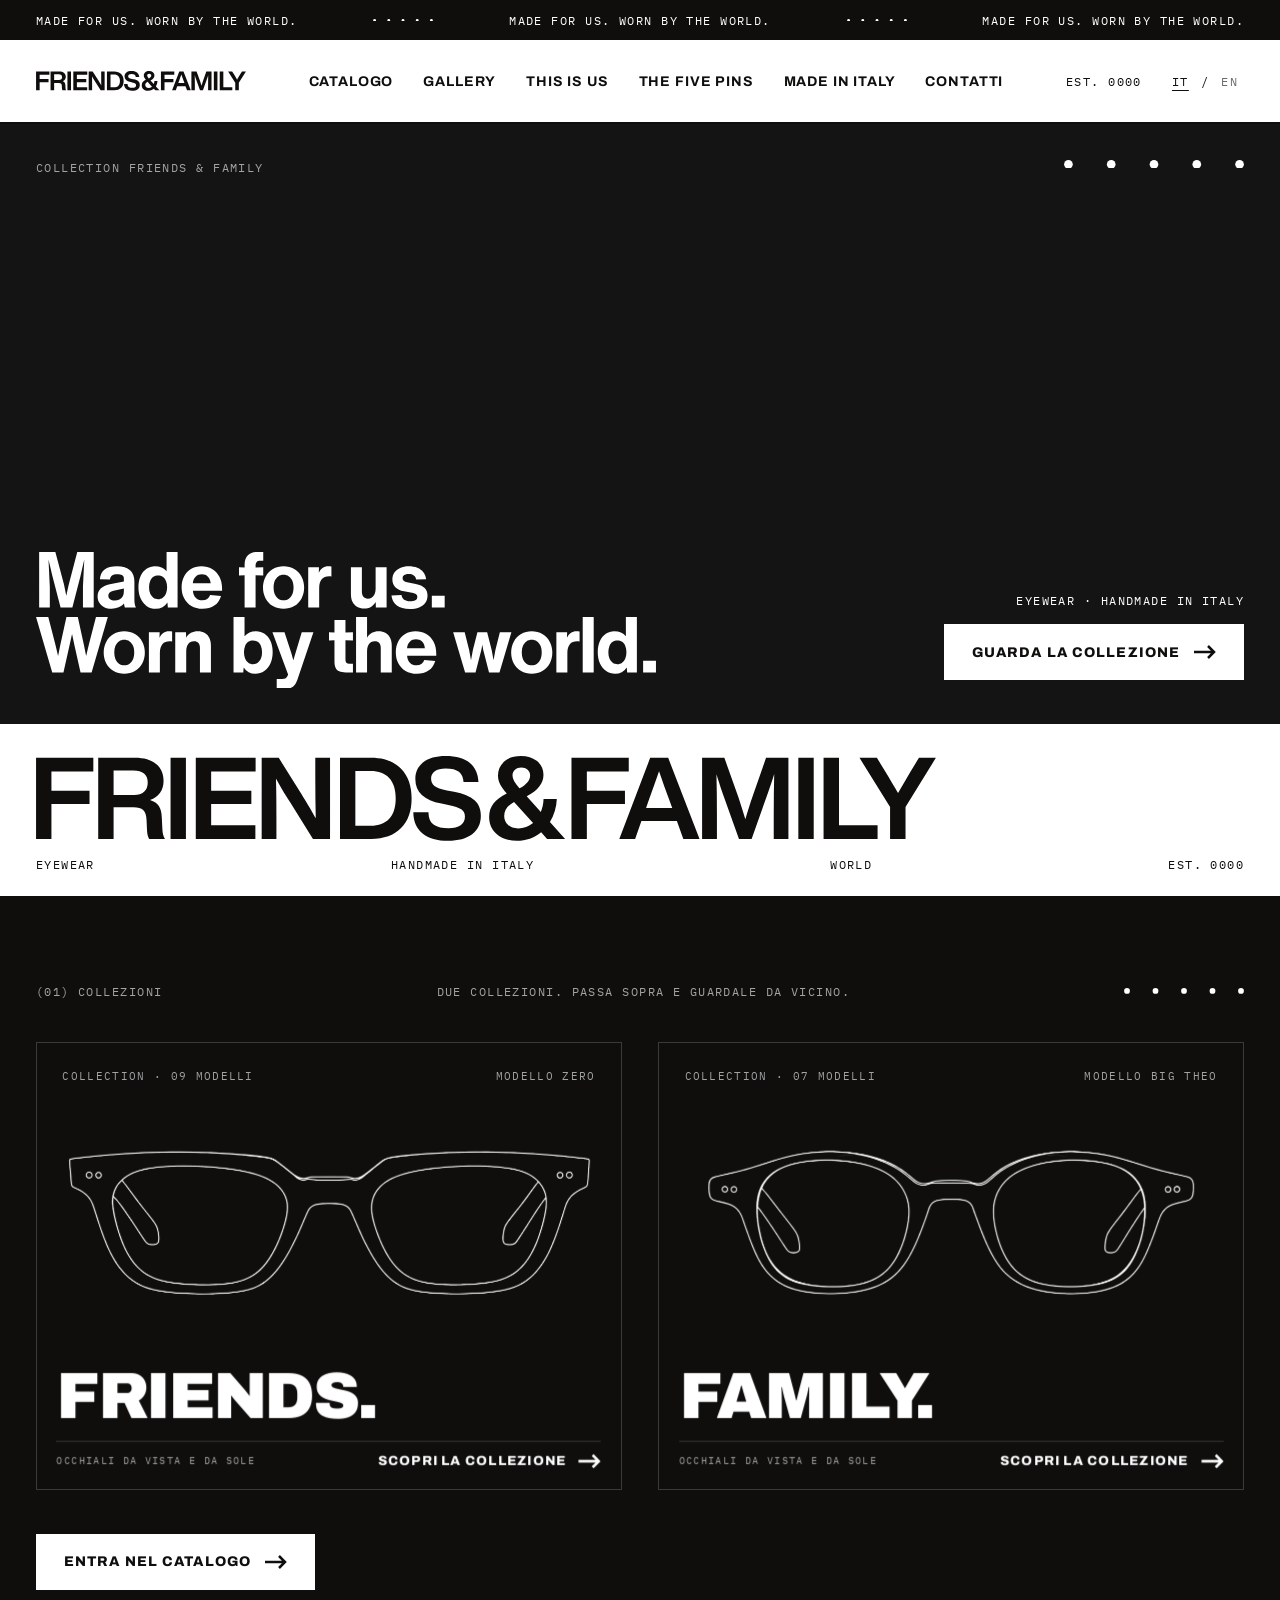
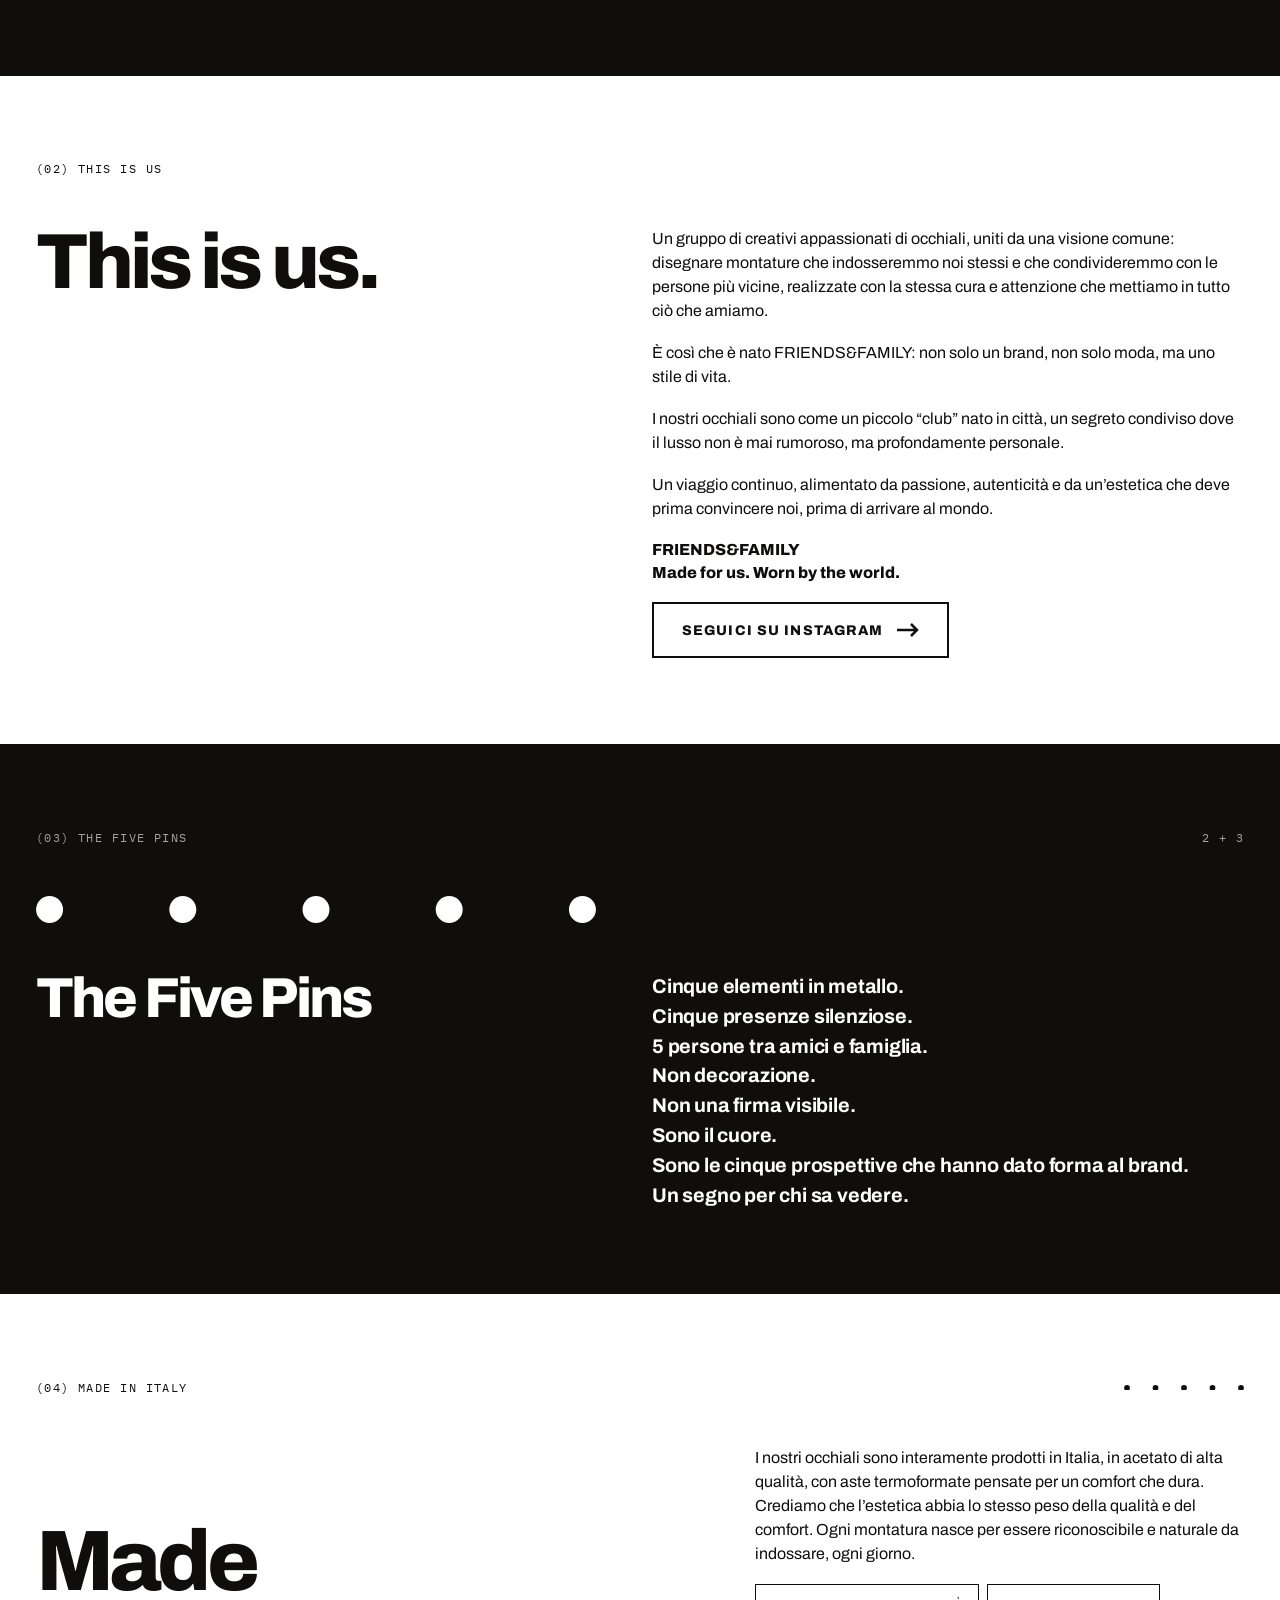
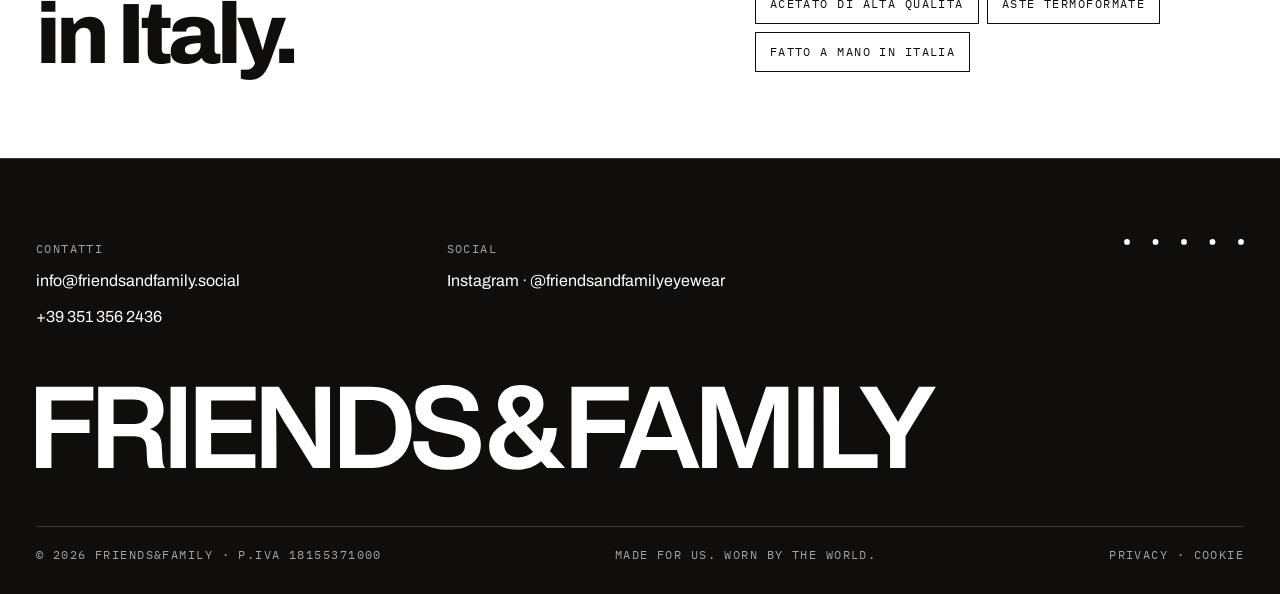
==== commit 32756210: "Tolta la pagina Tecnica Co-Authored-By: Claude Opus 5.5 <noreply@anthropic.com> Claude-Session: http" ====
--- a/index.html
+++ b/index.html
@@ -18,7 +18,7 @@
 <div class="topbar"><span>Made for us. Worn by the world.</span><svg class="dots" viewBox="0 0 216 10.4" aria-hidden="true"><circle cx="5.2" cy="5.2" r="5.2"/><circle cx="56.6" cy="5.2" r="5.2"/><circle cx="108.0" cy="5.2" r="5.2"/><circle cx="159.4" cy="5.2" r="5.2"/><circle cx="210.8" cy="5.2" r="5.2"/></svg><span class="hide-s">Made for us. Worn by the world.</span><svg class="dots hide-s" viewBox="0 0 216 10.4" aria-hidden="true"><circle cx="5.2" cy="5.2" r="5.2"/><circle cx="56.6" cy="5.2" r="5.2"/><circle cx="108.0" cy="5.2" r="5.2"/><circle cx="159.4" cy="5.2" r="5.2"/><circle cx="210.8" cy="5.2" r="5.2"/></svg><span class="hide-s">Made for us. Worn by the world.</span></div>
 <header class="site-header">
 <a class="brand" href="index.html" aria-label="Friends&amp;Family, home"><svg class="logo" viewBox="380.3 485.4 1159.5 109.2" aria-hidden="true"><path fill="currentColor" d="M454.1 505.5L400.1 505.5L400.1 530.2L449.2 530.2L449.2 547.2L400.1 547.2L400.1 592.2L380.3 592.2L380.3 487.8L454.1 487.8ZM454.1 505.5M480.2 535.7L506.6 535.7C512.1 535.7 516.4 534.4 519.5 531.6C522.6 528.8 524.2 524.7 524.2 519.5C524.2 514.4 522.6 510.5 519.4 507.9C516.3 505.3 511.7 504 505.9 504L480.2 504ZM543.1 580.1C543.3 585.2 544.4 589.3 546.4 592.2L526 592.2C524.3 589.5 523.4 585.3 523.2 579.8L522.7 568.3C522.5 561.9 521 557.4 518.3 555C515.7 552.5 511.6 551.3 506 551.3L480.2 551.3L480.2 592.2L460.4 592.2L460.4 487.8L507.8 487.8C519.5 487.8 528.6 490.4 535 495.8C541.4 501.1 544.6 508.3 544.6 517.3C544.6 523.3 543.1 528.5 540.1 532.8C537.2 537.1 532.8 540.2 527.1 542.2C532.6 544 536.5 546.7 538.7 550.3C540.9 553.9 542.1 558.6 542.3 564.5ZM543.1 580.1M553.6 487.8L573.4 487.8L573.4 592.2L553.6 592.2ZM553.6 487.8M663.2 505.5L605.9 505.5L605.9 530.2L657.7 530.2L657.7 547.2L605.9 547.2L605.9 574.5L662.9 574.5L662.9 592.2L586.1 592.2L586.1 487.8L663.2 487.8ZM663.2 505.5M740.1 487.8L759.1 487.8L759.1 592.2L737.1 592.2L708.1 545.7C699.6 532.3 693.4 521.9 689.4 514.3C689.8 526.6 690 543.5 690 564.9L690 592.2L671 592.2L671 487.8L693 487.8L722.2 534.3C730.7 548.1 736.8 558.5 740.7 565.7C740.3 549.2 740.1 532.4 740.1 515.1ZM740.1 487.8M811.5 575.2C821.8 575.2 829.7 572.2 835.3 566.2C840.9 560.2 843.7 551.4 843.7 540C843.7 528.6 840.9 519.8 835.3 513.8C829.7 507.8 821.8 504.8 811.5 504.8L791.7 504.8L791.7 575.2ZM811.8 487.8C828.5 487.8 841.5 492.4 850.6 501.8C859.7 511.1 864.2 523.9 864.2 540C864.2 556.1 859.7 568.9 850.6 578.2C841.5 587.6 828.5 592.2 811.8 592.2L771.9 592.2L771.9 487.8ZM811.8 487.8M911.2 594.6C897.1 594.6 886.1 591.4 878.3 585.1C870.5 578.8 866.5 569.7 866.4 557.8L885.9 557.8C886 565.5 888.3 570.9 892.9 574C897.4 577.1 903.7 578.6 911.8 578.6C918.6 578.6 923.8 577.3 927.4 574.7C931.1 572.1 932.9 568.4 932.9 563.5C932.9 559.4 931.3 556.2 928.2 554.1C925.1 551.9 919.5 550 911.5 548.4L902.7 546.6C880.2 542.4 869 531.8 869 514.9C869 506 872.4 498.9 879.2 493.5C886 488.1 895.6 485.4 907.8 485.4C921.9 485.4 932.4 488.4 939.3 494.4C946.3 500.3 949.9 508.5 950.3 518.9L931.1 518.9C930.7 513 928.8 508.6 925.2 505.7C921.7 502.9 916 501.4 908.1 501.4C901.9 501.4 897.2 502.6 894.1 504.9C890.9 507.2 889.3 510.3 889.3 514.3C889.3 518.5 890.8 521.8 893.7 524C896.6 526.3 902 528.2 909.7 529.7L918.8 531.5C931 533.9 939.8 537.6 945.3 542.5C950.7 547.4 953.4 554 953.4 562.5C953.4 572.7 949.7 580.6 942.2 586.2C934.7 591.8 924.4 594.6 911.2 594.6M1005.5 500.2C1002.2 500.2 999.6 501.2 997.4 503.1C995.2 505 994.2 507.5 994.2 510.5C994.2 514.8 997.2 520.2 1003.1 526.8L1003.4 527.1C1012.4 522.1 1016.9 516.6 1016.9 510.5C1016.9 507.6 1015.8 505.1 1013.7 503.2C1011.5 501.2 1008.8 500.2 1005.5 500.2M1001.5 578.7C1008.7 578.7 1015.2 576.4 1020.7 571.8L996.2 544.6C987.7 549.2 983.5 555.3 983.5 562.6C983.5 567 985.1 570.8 988.3 574C991.5 577.2 995.9 578.7 1001.5 578.7M1062 592.2L1038.8 592.2L1031.1 583.6C1022.2 590.9 1011.8 594.6 999.9 594.6C988.8 594.6 980.1 591.7 973.7 586C967.3 580.3 964.1 573 964.1 564.1C964.1 557.2 966 551.4 969.7 546.7C973.5 541.9 979.2 537.7 986.8 533.8C982.8 529.2 979.9 525.2 978.2 521.7C976.4 518.1 975.5 514.4 975.5 510.5C975.5 503.4 978.2 497.4 983.5 492.6C988.7 487.8 995.9 485.4 1004.9 485.4C1013.4 485.4 1020.4 487.6 1025.9 492C1031.3 496.4 1034.1 502.3 1034.1 509.6C1034.1 520.7 1026.9 529.9 1012.5 537.4L1030.7 557.6C1032.9 552.3 1034 546.8 1034.2 540.9L1051.3 540.9C1050.8 551.7 1047.8 561.6 1042.4 570.5ZM1062 592.2M1144 505.5L1090 505.5L1090 530.2L1139.1 530.2L1139.1 547.2L1090 547.2L1090 592.2L1070.2 592.2L1070.2 487.8L1144 487.8ZM1144 505.5M1166.3 552.3L1200 552.3L1195.9 541C1192.3 531.6 1188 519.7 1183 505.2C1178.7 517.8 1174.4 529.8 1170.2 541ZM1214.3 592.2L1206 569.2L1160.3 569.2L1152.2 592.2L1131.8 592.2L1171.6 487.8L1194.8 487.8L1235.2 592.2ZM1214.3 592.2M1320.9 487.8L1349.7 487.8L1349.7 592.2L1330.8 592.2L1330.8 560.4C1330.8 542.7 1331 525.4 1331.4 508.6C1329.3 515.6 1326.7 523.7 1323.4 532.7L1302.3 592.2L1286 592.2L1264.7 532.7C1261.5 523.2 1258.9 515.2 1257 508.9C1257.4 525.6 1257.6 542.8 1257.6 560.4L1257.6 592.2L1238.5 592.2L1238.5 487.8L1267.2 487.8L1285.3 538.5C1288.2 547.5 1291.2 557 1294.2 566.9C1297.3 556.3 1300.4 546.5 1303.5 537.5ZM1320.9 487.8M1362.5 487.8L1382.3 487.8L1382.3 592.2L1362.5 592.2ZM1362.5 487.8M1414.9 574.5L1464.6 574.5L1464.6 592.2L1395 592.2L1395 487.8L1414.9 487.8ZM1414.9 574.5M1517.9 487.8L1539.7 487.8L1500.6 551L1500.6 592.2L1480.7 592.2L1480.7 551L1441.3 487.8L1463.7 487.8L1475.3 506.7C1484.1 521.4 1489.4 530.2 1491 533.1C1494.6 526.6 1499.8 517.8 1506.4 506.5ZM1517.9 487.8"></path></svg></a>
-<nav class="main-nav" id="main-nav" aria-label="Principale"><a href="catalogo.html">Catalogo</a><a href="gallery.html">Gallery</a><a href="tecnica.html">Tecnica</a><a href="index.html#this-is-us">This is us</a><a href="index.html#five-pins">The Five Pins</a><a href="index.html#made-in-italy">Made in Italy</a><a href="index.html#contatti">Contatti</a></nav>
+<nav class="main-nav" id="main-nav" aria-label="Principale"><a href="catalogo.html">Catalogo</a><a href="gallery.html">Gallery</a><a href="index.html#this-is-us">This is us</a><a href="index.html#five-pins">The Five Pins</a><a href="index.html#made-in-italy">Made in Italy</a><a href="index.html#contatti">Contatti</a></nav>
 <div class="header-right"><span class="mono hide-s">Est. 0000</span><div class="lang"><span aria-current="true">IT</span><span aria-hidden="true">/</span><a href="en/index.html" hreflang="en" lang="en" aria-label="English">EN</a></div>
 <button class="menu-btn" type="button" aria-expanded="false" aria-controls="main-nav" aria-label="Apri il menu"><span></span><span></span></button></div>
 </header>
--- a/assets/css/style.css
+++ b/assets/css/style.css
@@ -262,43 +262,3 @@
 @media (prefers-reduced-motion: reduce) {
   *, *::before, *::after { animation: none !important; transition: none !important; scroll-behavior: auto !important; }
 }
-
-/* ---------- Tecnica: 3D frame ---------- */
-.tech { background: var(--ink); color: var(--paper); }
-.tech-top { display: flex; flex-direction: column; gap: 18px; padding-top: clamp(40px, 6vw, 80px); padding-bottom: clamp(28px, 4vw, 48px); }
-.tech-top .mono { color: #A3A3A3; }
-.tech-intro { margin: 0; max-width: 560px; font-size: 18px; line-height: 1.5; color: #D4D4D4; }
-.tech-lab { display: grid; grid-template-columns: minmax(0, 1fr) 420px; border-top: 1px solid #3A3A3A; border-bottom: 1px solid #3A3A3A; }
-.tech-stage { position: relative; height: clamp(520px, 72vh, 680px); perspective: 1600px; overflow: hidden; cursor: grab; touch-action: pan-y; user-select: none; -webkit-user-select: none; }
-.tech-stage.dragging { cursor: grabbing; }
-.scene, .scene * { box-sizing: border-box; }
-.hs { position: absolute; left: 0; top: 0; width: calc(40px / var(--s)); height: calc(40px / var(--s)); margin: calc(-20px / var(--s)) 0 0 calc(-20px / var(--s)); border: 0; border-radius: 50%; font-family: var(--mono); font-size: calc(13px / var(--s)); font-weight: 500; cursor: pointer; display: flex; align-items: center; justify-content: center; transition: background .4s, color .4s, box-shadow .3s; box-shadow: 0 0 0 6px rgba(255,255,255,.12); backface-visibility: visible; }
-.hs:hover { box-shadow: 0 0 0 9px rgba(255,255,255,.22); }
-.hs:focus-visible { outline: 3px solid #FF3B1F; outline-offset: 4px; }
-.tech-drag { position: absolute; left: var(--pad); bottom: 20px; color: #A3A3A3; font-size: 11px; pointer-events: none; }
-.tech-reset { position: absolute; right: var(--pad); bottom: 10px; min-height: 44px; padding: 0 14px; background: transparent; color: var(--paper); border: 2px solid #3A3A3A; cursor: pointer; font-size: 11px; }
-.tech-reset:hover { border-color: var(--paper); }
-.tech-panel { border-left: 1px solid #3A3A3A; padding: 36px 32px; display: flex; flex-direction: column; justify-content: space-between; gap: 32px; }
-.tech-info { display: flex; flex-direction: column; gap: 14px; min-height: 260px; }
-.tech-info .mono { color: #FF3B1F; }
-.tech-info h2 { margin: 0; font-size: clamp(32px, 2.9vw, 44px); overflow-wrap: anywhere; line-height: .9; font-weight: 900; letter-spacing: -.04em; text-transform: uppercase; }
-.tech-info p { margin: 0; font-size: 17px; line-height: 1.55; color: #D4D4D4; }
-.tech-info .btn { align-self: flex-start; cursor: pointer; border: 0; }
-.tech-info .btn[hidden] { display: none; }
-.tech-parts { display: flex; flex-direction: column; gap: 10px; }
-.tech-parts ol { list-style: none; margin: 0; padding: 0; display: grid; grid-template-columns: repeat(2, minmax(0, 1fr)); gap: 6px; }
-.tech-parts button { width: 100%; min-height: 48px; display: flex; align-items: center; gap: 10px; padding: 0 12px; background: transparent; color: var(--paper); border: 2px solid #3A3A3A; font-family: var(--sans); font-size: 13px; font-weight: 800; letter-spacing: .04em; text-transform: uppercase; text-align: left; cursor: pointer; transition: border-color .3s, background .3s, color .3s; }
-.tech-parts button .mono { font-size: 11px; color: #A3A3A3; }
-.tech-parts button:hover { border-color: var(--paper); }
-.tech-parts button[aria-pressed="true"] { background: var(--paper); color: var(--ink); border-color: var(--paper); }
-.tech-parts button[aria-pressed="true"] .mono { color: #FF3B1F; }
-@media (max-width: 900px) {
-  .tech-lab { grid-template-columns: 1fr; }
-  .tech-stage { height: 420px; }
-  .tech-panel { border-left: 0; border-top: 1px solid #3A3A3A; padding: 24px var(--pad) 32px; }
-  .tech-info { min-height: 0; }
-  .tech-info h2 { font-size: 34px; }
-  .tech-info p { font-size: 16px; }
-  .tech-intro { font-size: 16px; }
-}
-@media (prefers-reduced-motion: reduce) { .scene, .scene * { transition: none !important; } }
